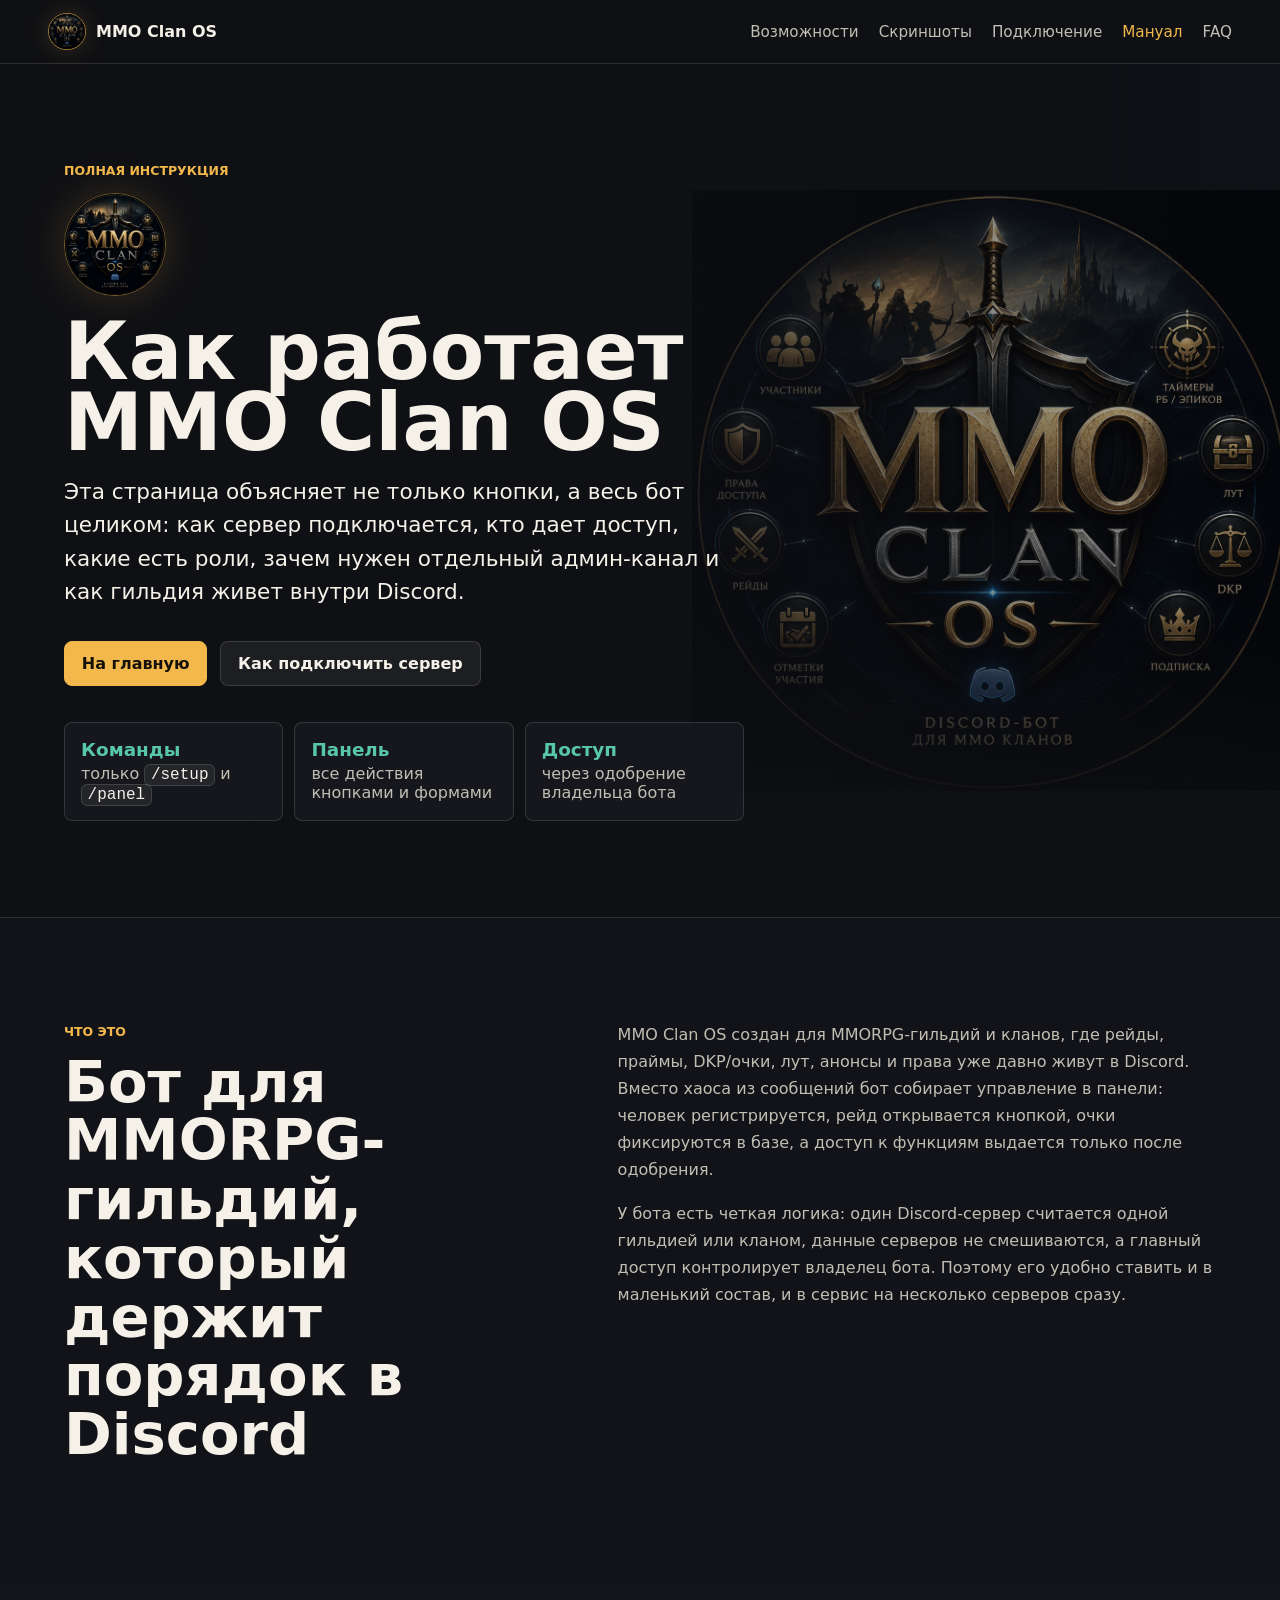
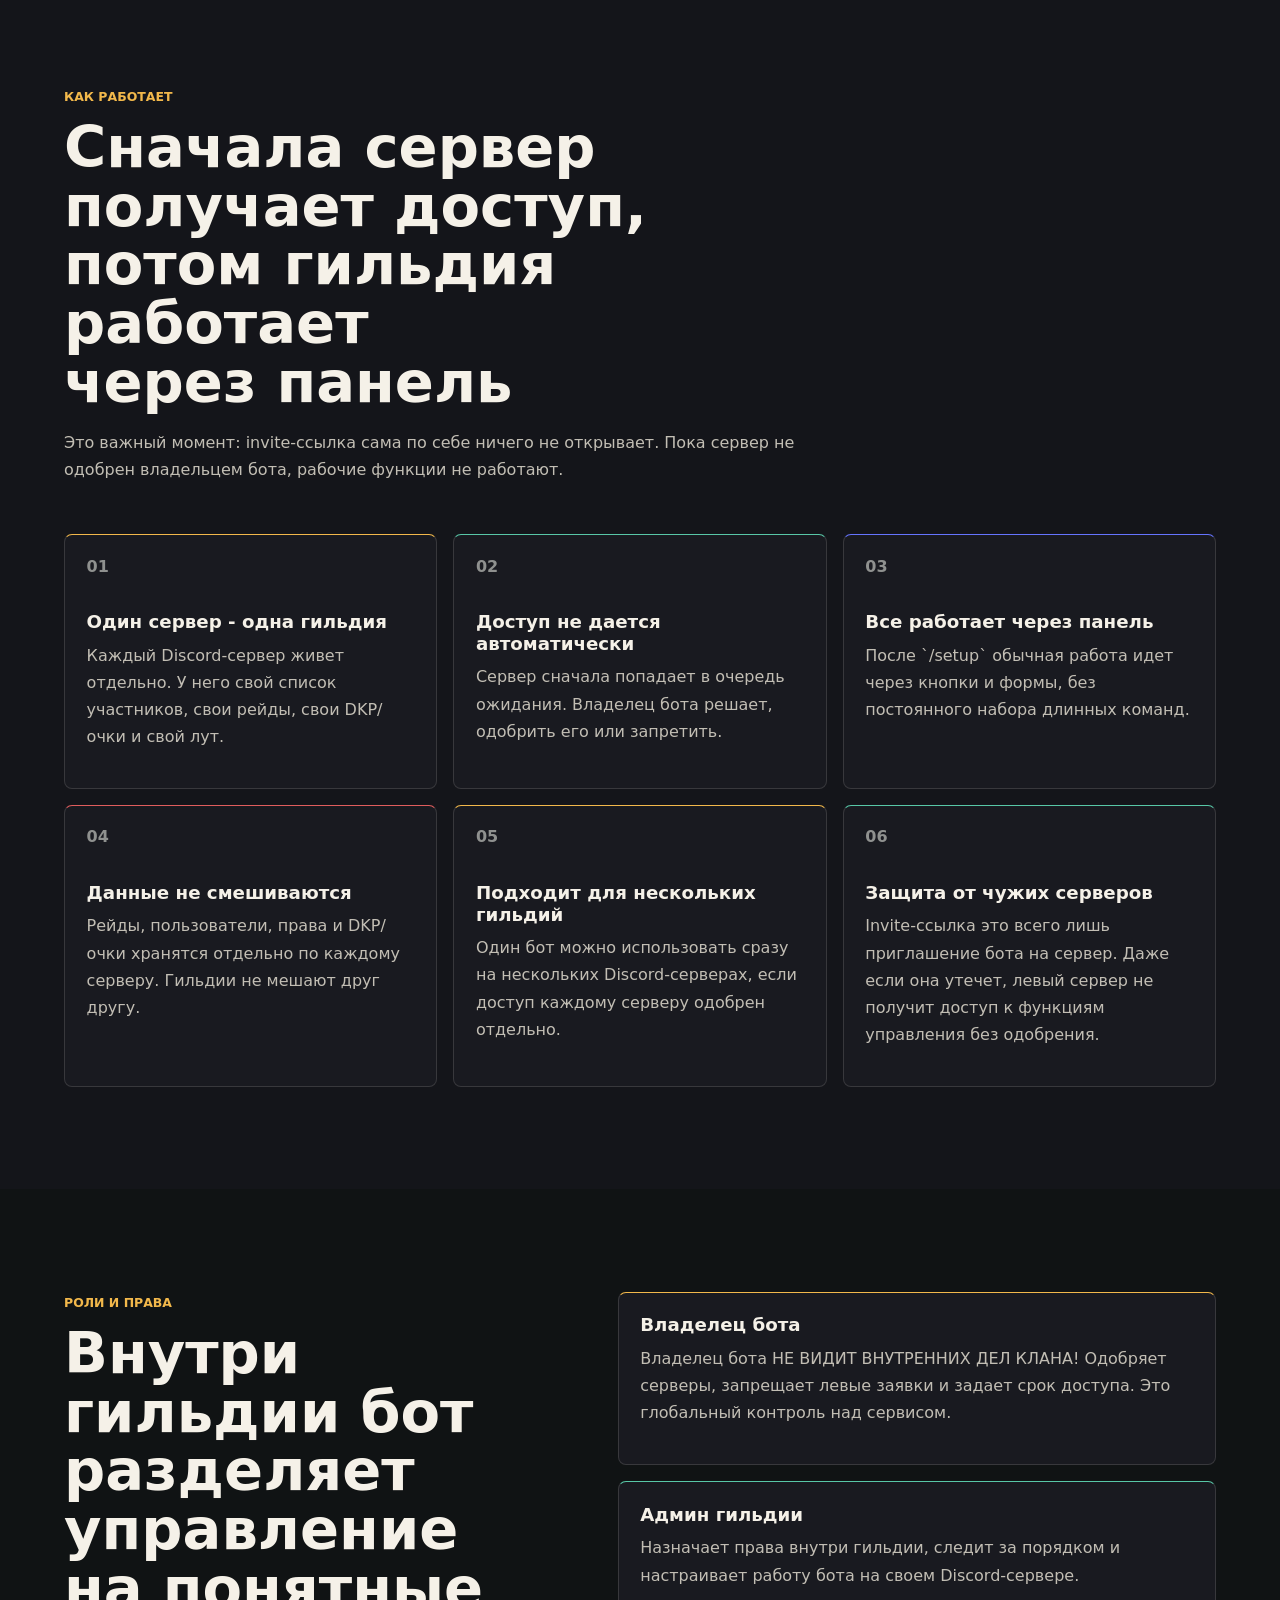
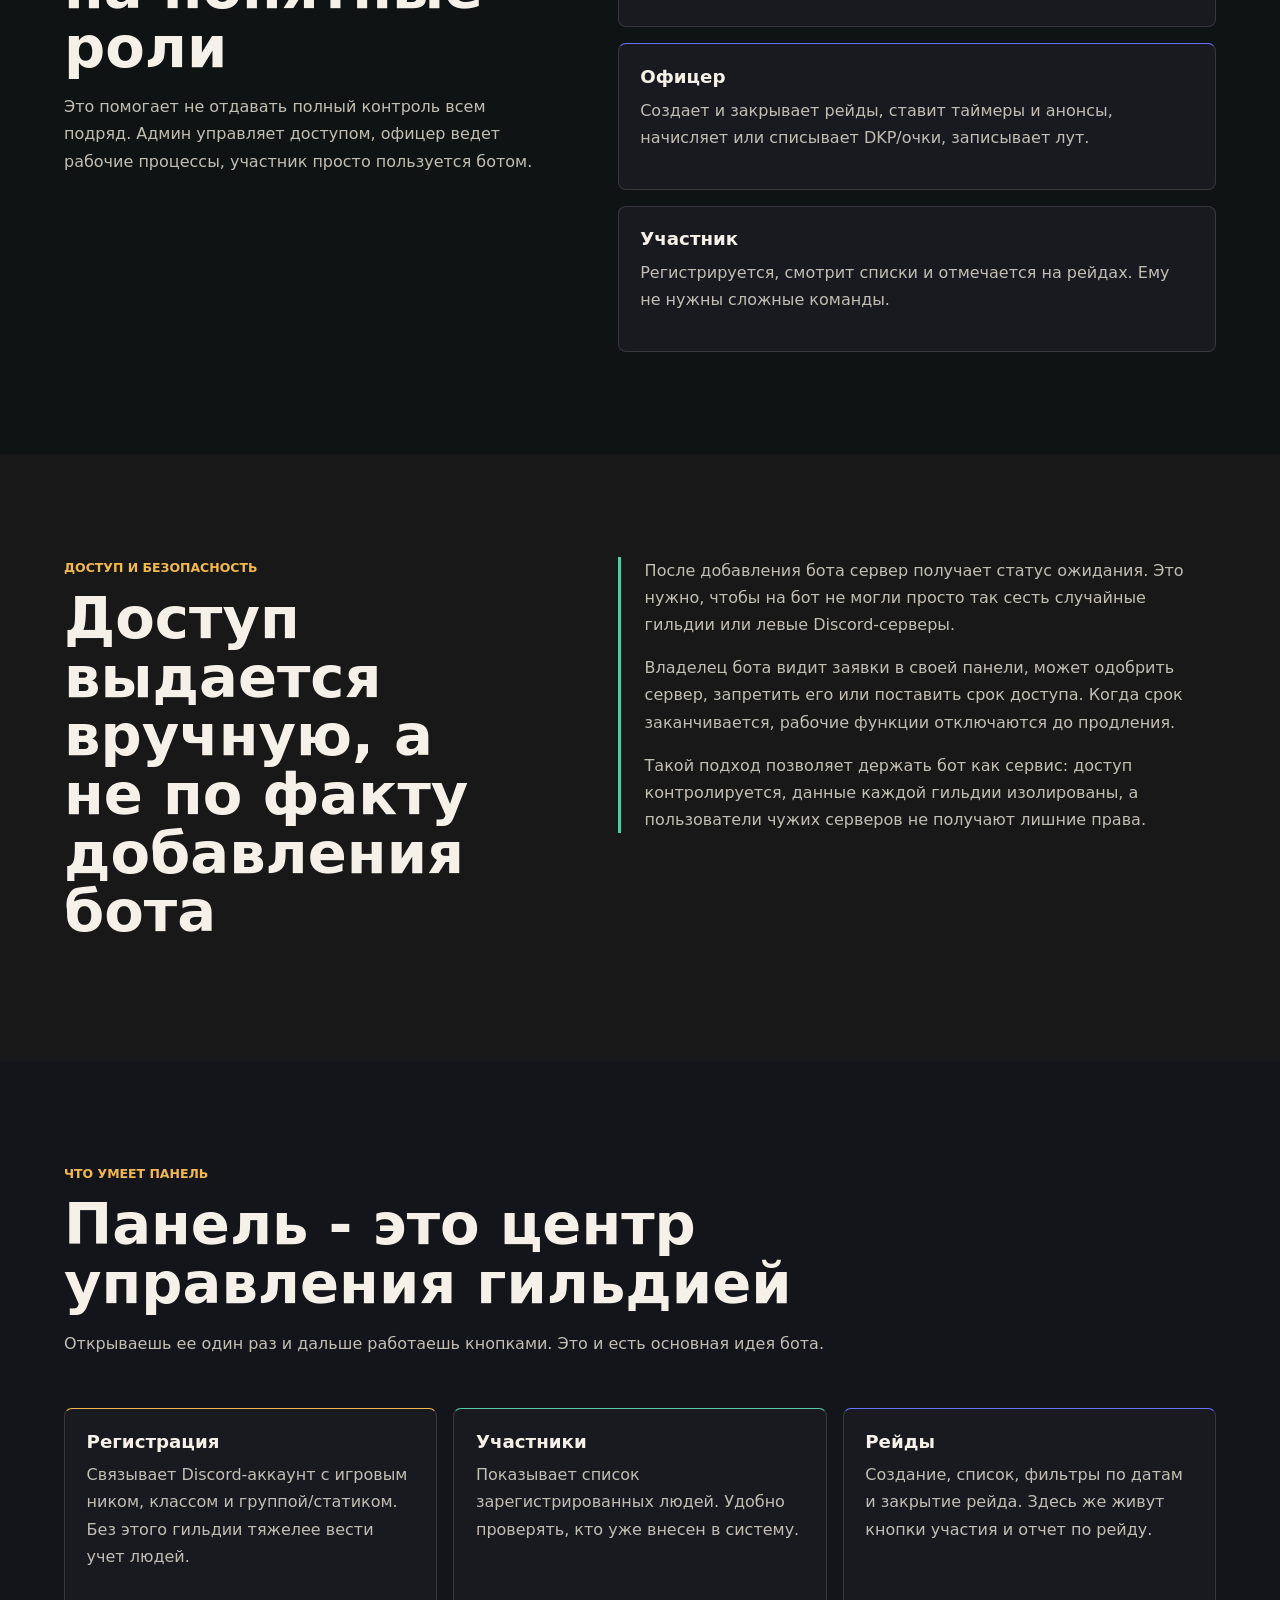
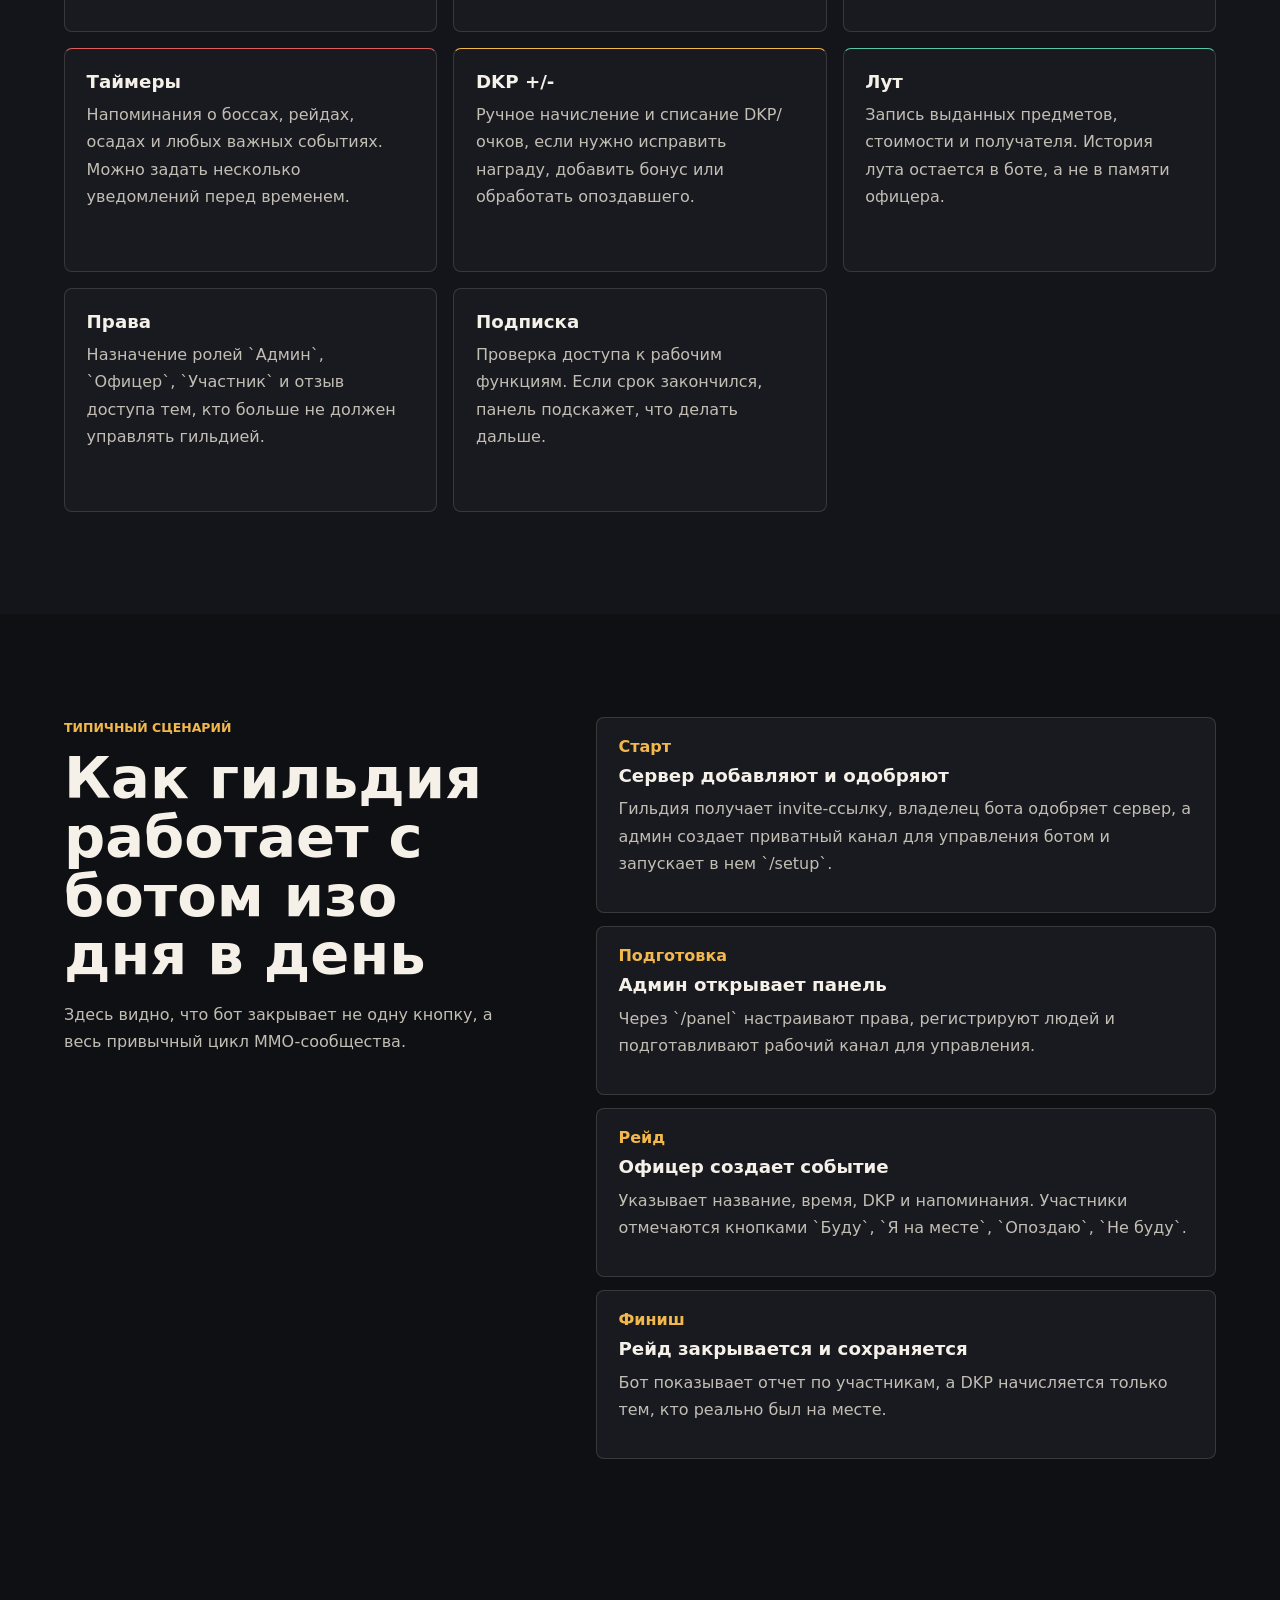
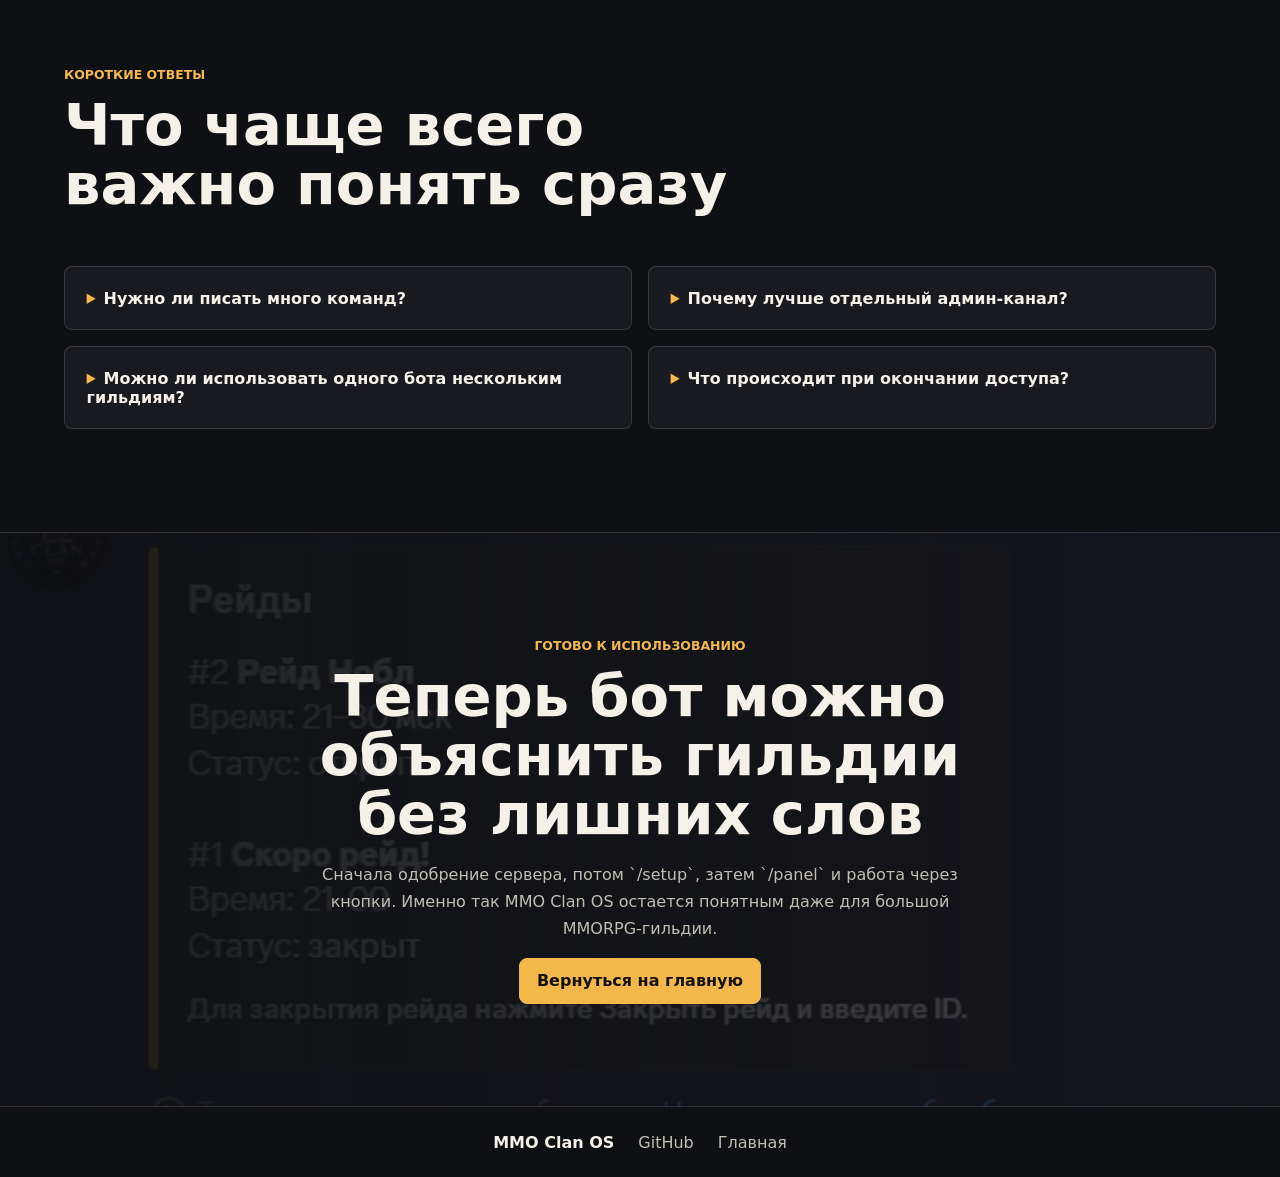
==== manual.html @ aed5d881 "Переименовать витрину в MMO Clan OS" ====
<!doctype html>
<html lang="ru">
  <head>
    <meta charset="utf-8">
    <meta name="viewport" content="width=device-width, initial-scale=1">
    <meta name="description" content="Полный мануал по MMO Clan OS: как бот подключается, кто за что отвечает, как устроен доступ, рейды, DKP/очки, лут, анонсы и права.">
    <title>Мануал - MMO Clan OS</title>
    <link rel="icon" href="./assets/icon.png" type="image/png">
    <link rel="stylesheet" href="./assets/site.css">
    <script src="./assets/site.js" defer></script>
  </head>
  <body class="manual-page">
    <header class="site-header">
      <a class="brand" href="./index.html" aria-label="MMO Clan OS">
        <img class="brand-logo" src="./assets/icon.png" alt="" aria-hidden="true">
        <span>MMO Clan OS</span>
      </a>
      <nav class="site-nav" aria-label="Основная навигация">
        <a href="./index.html#features">Возможности</a>
        <a href="./index.html#screens">Скриншоты</a>
        <a href="./index.html#connect">Подключение</a>
        <a href="./manual.html" aria-current="page">Мануал</a>
        <a href="./index.html#faq">FAQ</a>
      </nav>
    </header>

    <main id="top">
      <section class="hero" aria-labelledby="manual-title">
        <div class="hero-media" aria-hidden="true"></div>
        <div class="hero-overlay"></div>
        <div class="hero-content">
          <p class="eyebrow">Полная инструкция</p>
          <img class="hero-emblem" src="./assets/icon.png" alt="" aria-hidden="true">
          <h1 id="manual-title">Как работает MMO Clan OS</h1>
          <p class="hero-copy">
            Эта страница объясняет не только кнопки, а весь бот целиком: как сервер подключается, кто дает доступ, какие есть роли, зачем нужен отдельный админ-канал и как гильдия живет внутри Discord.
          </p>
          <div class="hero-actions" aria-label="Переходы">
            <a class="button primary" href="./index.html">На главную</a>
            <a class="button secondary" href="./index.html#connect">Как подключить сервер</a>
          </div>
          <dl class="hero-stats" aria-label="Ключевые опоры бота">
            <div>
              <dt>Команды</dt>
              <dd>только <code>/setup</code> и <code>/panel</code></dd>
            </div>
            <div>
              <dt>Панель</dt>
              <dd>все действия кнопками и формами</dd>
            </div>
            <div>
              <dt>Доступ</dt>
              <dd>через одобрение владельца бота</dd>
            </div>
          </dl>
        </div>
      </section>

      <section class="section intro" aria-labelledby="what-title">
        <div class="section-inner intro-grid">
          <div>
            <p class="eyebrow">Что это</p>
            <h2 id="what-title">Бот для MMORPG-гильдий, который держит порядок в Discord</h2>
          </div>
          <div class="intro-copy">
            <p>
              MMO Clan OS создан для MMORPG-гильдий и кланов, где рейды, праймы, DKP/очки, лут, анонсы и права уже давно живут в Discord. Вместо хаоса из сообщений бот собирает управление в панели: человек регистрируется, рейд открывается кнопкой, очки фиксируются в базе, а доступ к функциям выдается только после одобрения.
            </p>
            <p>
              У бота есть четкая логика: один Discord-сервер считается одной гильдией или кланом, данные серверов не смешиваются, а главный доступ контролирует владелец бота. Поэтому его удобно ставить и в маленький состав, и в сервис на несколько серверов сразу.
            </p>
          </div>
        </div>
      </section>

      <section class="section feature-band" aria-labelledby="bot-title">
        <div class="section-inner">
          <div class="section-heading">
            <p class="eyebrow">Как работает</p>
            <h2 id="bot-title">Сначала сервер получает доступ, потом гильдия работает через панель</h2>
            <p>Это важный момент: invite-ссылка сама по себе ничего не открывает. Пока сервер не одобрен владельцем бота, рабочие функции не работают.</p>
          </div>
          <div class="feature-grid">
            <article class="feature-card">
              <span class="feature-index">01</span>
              <h3>Один сервер - одна гильдия</h3>
              <p>Каждый Discord-сервер живет отдельно. У него свой список участников, свои рейды, свои DKP/очки и свой лут.</p>
            </article>
            <article class="feature-card">
              <span class="feature-index">02</span>
              <h3>Доступ не дается автоматически</h3>
              <p>Сервер сначала попадает в очередь ожидания. Владелец бота решает, одобрить его или запретить.</p>
            </article>
            <article class="feature-card">
              <span class="feature-index">03</span>
              <h3>Все работает через панель</h3>
              <p>После `/setup` обычная работа идет через кнопки и формы, без постоянного набора длинных команд.</p>
            </article>
            <article class="feature-card">
              <span class="feature-index">04</span>
              <h3>Данные не смешиваются</h3>
              <p>Рейды, пользователи, права и DKP/очки хранятся отдельно по каждому серверу. Гильдии не мешают друг другу.</p>
            </article>
            <article class="feature-card">
              <span class="feature-index">05</span>
              <h3>Подходит для нескольких гильдий</h3>
              <p>Один бот можно использовать сразу на нескольких Discord-серверах, если доступ каждому серверу одобрен отдельно.</p>
            </article>
            <article class="feature-card">
              <span class="feature-index">06</span>
              <h3>Защита от чужих серверов</h3>
              <p>Invite-ссылка это всего лишь приглашение бота на сервер. Даже если она утечет, левый сервер не получит доступ к функциям управления без одобрения.</p>
            </article>
          </div>
        </div>
      </section>

      <section class="section roles" aria-labelledby="roles-title">
        <div class="section-inner roles-layout">
          <div>
            <p class="eyebrow">Роли и права</p>
            <h2 id="roles-title">Внутри гильдии бот разделяет управление на понятные роли</h2>
            <p>Это помогает не отдавать полный контроль всем подряд. Админ управляет доступом, офицер ведет рабочие процессы, участник просто пользуется ботом.</p>
          </div>
          <div class="role-list" aria-label="Роли в боте">
            <article>
              <h3>Владелец бота</h3>
              <p>Владелец бота НЕ ВИДИТ ВНУТРЕННИХ ДЕЛ КЛАНА! Одобряет серверы, запрещает левые заявки и задает срок доступа. Это глобальный контроль над сервисом.</p>
            </article>
            <article>
              <h3>Админ гильдии</h3>
              <p>Назначает права внутри гильдии, следит за порядком и настраивает работу бота на своем Discord-сервере.</p>
            </article>
            <article>
              <h3>Офицер</h3>
              <p>Создает и закрывает рейды, ставит таймеры и анонсы, начисляет или списывает DKP/очки, записывает лут.</p>
            </article>
            <article>
              <h3>Участник</h3>
              <p>Регистрируется, смотрит списки и отмечается на рейдах. Ему не нужны сложные команды.</p>
            </article>
          </div>
        </div>
      </section>

      <section class="section security" aria-labelledby="security-title">
        <div class="section-inner security-grid">
          <div>
            <p class="eyebrow">Доступ и безопасность</p>
            <h2 id="security-title">Доступ выдается вручную, а не по факту добавления бота</h2>
          </div>
          <div class="security-copy">
            <p>
              После добавления бота сервер получает статус ожидания. Это нужно, чтобы на бот не могли просто так сесть случайные гильдии или левые Discord-серверы.
            </p>
            <p>
              Владелец бота видит заявки в своей панели, может одобрить сервер, запретить его или поставить срок доступа. Когда срок заканчивается, рабочие функции отключаются до продления.
            </p>
            <p>
              Такой подход позволяет держать бот как сервис: доступ контролируется, данные каждой гильдии изолированы, а пользователи чужих серверов не получают лишние права.
            </p>
          </div>
        </div>
      </section>

      <section class="section feature-band" aria-labelledby="panel-title">
        <div class="section-inner">
          <div class="section-heading">
            <p class="eyebrow">Что умеет панель</p>
            <h2 id="panel-title">Панель - это центр управления гильдией</h2>
            <p>Открываешь ее один раз и дальше работаешь кнопками. Это и есть основная идея бота.</p>
          </div>
          <div class="feature-grid">
            <article class="feature-card">
              <h3>Регистрация</h3>
              <p>Связывает Discord-аккаунт с игровым ником, классом и группой/статиком. Без этого гильдии тяжелее вести учет людей.</p>
            </article>
            <article class="feature-card">
              <h3>Участники</h3>
              <p>Показывает список зарегистрированных людей. Удобно проверять, кто уже внесен в систему.</p>
            </article>
            <article class="feature-card">
              <h3>Рейды</h3>
              <p>Создание, список, фильтры по датам и закрытие рейда. Здесь же живут кнопки участия и отчет по рейду.</p>
            </article>
            <article class="feature-card">
              <h3>Таймеры</h3>
              <p>Напоминания о боссах, рейдах, осадах и любых важных событиях. Можно задать несколько уведомлений перед временем.</p>
            </article>
            <article class="feature-card">
              <h3>DKP +/-</h3>
              <p>Ручное начисление и списание DKP/очков, если нужно исправить награду, добавить бонус или обработать опоздавшего.</p>
            </article>
            <article class="feature-card">
              <h3>Лут</h3>
              <p>Запись выданных предметов, стоимости и получателя. История лута остается в боте, а не в памяти офицера.</p>
            </article>
            <article class="feature-card">
              <h3>Права</h3>
              <p>Назначение ролей `Админ`, `Офицер`, `Участник` и отзыв доступа тем, кто больше не должен управлять гильдией.</p>
            </article>
            <article class="feature-card">
              <h3>Подписка</h3>
              <p>Проверка доступа к рабочим функциям. Если срок закончился, панель подскажет, что делать дальше.</p>
            </article>
          </div>
        </div>
      </section>

      <section class="section workflow" aria-labelledby="workflow-title">
        <div class="section-inner workflow-grid">
          <div class="section-heading">
            <p class="eyebrow">Типичный сценарий</p>
            <h2 id="workflow-title">Как гильдия работает с ботом изо дня в день</h2>
            <p>Здесь видно, что бот закрывает не одну кнопку, а весь привычный цикл MMO-сообщества.</p>
          </div>
          <div class="timeline" aria-label="Рабочий процесс гильдии">
            <article>
              <span>Старт</span>
              <h3>Сервер добавляют и одобряют</h3>
              <p>Гильдия получает invite-ссылку, владелец бота одобряет сервер, а админ создает приватный канал для управления ботом и запускает в нем `/setup`.</p>
            </article>
            <article>
              <span>Подготовка</span>
              <h3>Админ открывает панель</h3>
              <p>Через `/panel` настраивают права, регистрируют людей и подготавливают рабочий канал для управления.</p>
            </article>
            <article>
              <span>Рейд</span>
              <h3>Офицер создает событие</h3>
              <p>Указывает название, время, DKP и напоминания. Участники отмечаются кнопками `Буду`, `Я на месте`, `Опоздаю`, `Не буду`.</p>
            </article>
            <article>
              <span>Финиш</span>
              <h3>Рейд закрывается и сохраняется</h3>
              <p>Бот показывает отчет по участникам, а DKP начисляется только тем, кто реально был на месте.</p>
            </article>
          </div>
        </div>
      </section>

      <section class="section faq" aria-labelledby="faq-title">
        <div class="section-inner">
          <div class="section-heading">
            <p class="eyebrow">Короткие ответы</p>
            <h2 id="faq-title">Что чаще всего важно понять сразу</h2>
          </div>
          <div class="faq-grid">
            <details>
              <summary>Нужно ли писать много команд?</summary>
              <p>Нет. В обычной работе нужны только `/setup` и `/panel`. Все остальное делается внутри панели.</p>
            </details>
            <details>
              <summary>Почему лучше отдельный админ-канал?</summary>
              <p>Чтобы не терять управление ботом в обычном чате гильдии. Там удобнее держать рейды, DKP/очки, права, анонсы и лут.</p>
            </details>
            <details>
              <summary>Можно ли использовать одного бота нескольким гильдиям?</summary>
              <p>Да. Каждый Discord-сервер хранится отдельно, а доступ к нему выдается владельцем бота отдельно.</p>
            </details>
            <details>
              <summary>Что происходит при окончании доступа?</summary>
              <p>Рабочие функции перестают работать, пока владелец бота не продлит срок доступа.</p>
            </details>
          </div>
        </div>
      </section>

      <section class="cta" aria-labelledby="cta-title">
        <div class="cta-inner">
          <p class="eyebrow">Готово к использованию</p>
          <h2 id="cta-title">Теперь бот можно объяснить гильдии без лишних слов</h2>
          <p>Сначала одобрение сервера, потом `/setup`, затем `/panel` и работа через кнопки. Именно так MMO Clan OS остается понятным даже для большой MMORPG-гильдии.</p>
          <a class="button primary" href="./index.html">Вернуться на главную</a>
        </div>
      </section>
    </main>

    <footer class="site-footer">
      <span>MMO Clan OS</span>
      <a href="https://github.com/den063rus-design/MMO_Clan_OS_public">GitHub</a>
      <a href="./index.html">Главная</a>
    </footer>
  </body>
</html>
---- assets/site.css ----
:root {
  color-scheme: dark;
  --bg: #0f1014;
  --surface: #191a20;
  --surface-strong: #22232b;
  --text: #f5f1e8;
  --muted: #c2beb4;
  --soft: #8f918f;
  --line: rgba(245, 241, 232, 0.14);
  --gold: #f2b84b;
  --mint: #58c7a7;
  --blue: #6574ff;
  --red: #e05d5d;
  --max: 1180px;
  font-family:
    Inter,
    ui-sans-serif,
    system-ui,
    -apple-system,
    BlinkMacSystemFont,
    "Segoe UI",
    sans-serif;
}

* {
  box-sizing: border-box;
}

html {
  scroll-behavior: smooth;
}

body {
  margin: 0;
  background: var(--bg);
  color: var(--text);
  overflow-x: hidden;
}

body.is-lightbox-open {
  overflow: hidden;
}

body::selection {
  background: var(--gold);
  color: #15110a;
}

a {
  color: inherit;
  text-decoration: none;
}

img {
  display: block;
  max-width: 100%;
}

code {
  border: 1px solid var(--line);
  border-radius: 6px;
  background: rgba(255, 255, 255, 0.06);
  padding: 0.05rem 0.35rem;
  color: var(--text);
  font-family: "SFMono-Regular", Consolas, "Liberation Mono", monospace;
}

.site-header {
  position: sticky;
  top: 0;
  z-index: 20;
  display: flex;
  align-items: center;
  justify-content: space-between;
  gap: 1rem;
  border-bottom: 1px solid var(--line);
  background: rgba(15, 16, 20, 0.88);
  padding: 0.8rem clamp(1rem, 4vw, 3rem);
  backdrop-filter: blur(18px);
}

.brand {
  display: inline-flex;
  align-items: center;
  gap: 0.65rem;
  font-weight: 800;
}

.brand-logo {
  width: 2.35rem;
  height: 2.35rem;
  border: 1px solid rgba(242, 184, 75, 0.65);
  border-radius: 50%;
  object-fit: cover;
  box-shadow: 0 0 24px rgba(242, 184, 75, 0.18);
}

.brand-mark {
  display: grid;
  width: 2rem;
  height: 2rem;
  place-items: center;
  border: 1px solid rgba(242, 184, 75, 0.65);
  border-radius: 50%;
  color: var(--gold);
  font-size: 0.75rem;
  letter-spacing: 0;
}

.site-nav {
  display: flex;
  flex-wrap: wrap;
  justify-content: flex-end;
  gap: 0.35rem 1.25rem;
  color: var(--muted);
  font-size: 0.95rem;
}

.site-nav a:hover {
  color: var(--text);
}

.site-nav a[aria-current="page"] {
  color: var(--gold);
}

.hero {
  position: relative;
  min-height: min(760px, calc(100svh - 7rem));
  display: grid;
  align-items: center;
  overflow: hidden;
  border-bottom: 1px solid var(--line);
  padding: clamp(4rem, 9vw, 7rem) clamp(1rem, 5vw, 4rem);
}

.manual-page .hero {
  min-height: auto;
  padding-top: clamp(4rem, 8vw, 6rem);
  padding-bottom: clamp(4rem, 8vw, 6rem);
}

.manual-page .hero h1 {
  max-width: 13ch;
  font-size: clamp(3.1rem, 6.2vw, 5.3rem);
}

.hero-media {
  position: absolute;
  inset: 0;
  background:
    linear-gradient(90deg, rgba(15, 16, 20, 0.97) 0%, rgba(15, 16, 20, 0.82) 42%, rgba(15, 16, 20, 0.25) 100%),
    url("./icon.png") center right / min(620px, 46vw) auto no-repeat,
    #101116;
  transform: scale(1.02);
}

.hero-overlay {
  position: absolute;
  inset: auto 0 0 0;
  height: 34%;
  background: linear-gradient(180deg, transparent, var(--bg));
}

.hero-content {
  position: relative;
  width: min(720px, 100%);
}

.hero-emblem {
  width: clamp(4.4rem, 8vw, 6.8rem);
  height: clamp(4.4rem, 8vw, 6.8rem);
  margin-bottom: 1.25rem;
  border: 1px solid rgba(242, 184, 75, 0.45);
  border-radius: 50%;
  object-fit: cover;
  box-shadow: 0 0 42px rgba(242, 184, 75, 0.18);
}

.eyebrow {
  margin: 0 0 0.75rem;
  color: var(--gold);
  font-size: 0.78rem;
  font-weight: 800;
  letter-spacing: 0;
  text-transform: uppercase;
}

h1,
h2,
h3,
p {
  margin-top: 0;
}

h1 {
  margin-bottom: 1rem;
  max-width: 11ch;
  font-size: 6.7rem;
  line-height: 0.9;
  letter-spacing: 0;
}

h2 {
  margin-bottom: 1rem;
  max-width: 760px;
  font-size: 3.6rem;
  line-height: 1.02;
  letter-spacing: 0;
  text-wrap: balance;
}

h3 {
  margin-bottom: 0.55rem;
  font-size: 1.14rem;
  line-height: 1.2;
}

p {
  color: var(--muted);
  line-height: 1.7;
}

.hero-copy {
  max-width: 680px;
  color: var(--text);
  font-size: 1.35rem;
  line-height: 1.55;
}

.hero-actions {
  display: flex;
  flex-wrap: wrap;
  gap: 0.8rem;
  margin-top: 2rem;
}

.button {
  display: inline-flex;
  min-height: 2.85rem;
  align-items: center;
  justify-content: center;
  border: 1px solid var(--line);
  border-radius: 8px;
  padding: 0.72rem 1.05rem;
  font-weight: 800;
}

.button.primary {
  border-color: var(--gold);
  background: var(--gold);
  color: #15110a;
}

.button.secondary {
  background: rgba(255, 255, 255, 0.06);
  color: var(--text);
}

.button:hover {
  transform: translateY(-1px);
}

.hero-stats {
  display: grid;
  grid-template-columns: repeat(3, minmax(0, 1fr));
  gap: 0.7rem;
  width: 100%;
  max-width: 680px;
  margin: 2.25rem 0 0;
}

.hero-stats div {
  border: 1px solid var(--line);
  border-radius: 8px;
  background: rgba(25, 26, 32, 0.74);
  padding: 1rem;
}

.hero-stats dt {
  margin-bottom: 0.25rem;
  color: var(--mint);
  font-size: 1.15rem;
  font-weight: 900;
}

.hero-stats dd {
  margin: 0;
  color: var(--muted);
}

.section {
  padding: clamp(4rem, 8vw, 7rem) clamp(1rem, 5vw, 4rem);
}

.section-inner {
  width: min(var(--max), 100%);
  margin: 0 auto;
}

.section-heading {
  margin-bottom: clamp(2rem, 4vw, 3.5rem);
}

.section-heading p {
  max-width: 780px;
}

.intro {
  background: #121318;
}

.intro-grid,
.security-grid,
.roles-layout {
  display: grid;
  grid-template-columns: minmax(0, 0.9fr) minmax(0, 1.1fr);
  gap: clamp(2rem, 5vw, 5rem);
  align-items: start;
}

.intro-copy p:last-child,
.security-copy p:last-child {
  margin-bottom: 0;
}

.audience-band,
.workflow,
.faq {
  background: #0f1014;
}

.audience-grid,
.feature-grid,
.faq-grid {
  display: grid;
  grid-template-columns: repeat(3, minmax(0, 1fr));
  gap: 1rem;
}

.audience-grid article,
.feature-card,
.timeline article,
.role-list article,
.faq details,
.screenshot-grid figure {
  border: 1px solid var(--line);
  border-radius: 8px;
  background: var(--surface);
}

.audience-grid article,
.feature-card,
.role-list article,
.faq details {
  padding: 1.35rem;
}

.audience-grid article:nth-child(1),
.feature-card:nth-child(1),
.role-list article:nth-child(1) {
  border-top-color: var(--gold);
}

.audience-grid article:nth-child(2),
.feature-card:nth-child(2),
.role-list article:nth-child(2) {
  border-top-color: var(--mint);
}

.audience-grid article:nth-child(3),
.feature-card:nth-child(3),
.role-list article:nth-child(3) {
  border-top-color: var(--blue);
}

.feature-band {
  background: #14151a;
}

.feature-grid {
  grid-template-columns: repeat(3, minmax(0, 1fr));
}

.feature-card {
  min-height: 14rem;
}

.feature-index {
  display: block;
  margin-bottom: 2.2rem;
  color: var(--soft);
  font-weight: 900;
}

.feature-card:nth-child(4) {
  border-top-color: var(--red);
}

.feature-card:nth-child(5) {
  border-top-color: var(--gold);
}

.feature-card:nth-child(6) {
  border-top-color: var(--mint);
}

.workflow-grid {
  display: grid;
  grid-template-columns: minmax(0, 0.86fr) minmax(0, 1.14fr);
  gap: clamp(2rem, 5vw, 5rem);
}

.timeline {
  display: grid;
  gap: 0.8rem;
}

.timeline article {
  padding: 1.2rem 1.35rem;
}

.timeline span {
  display: block;
  margin-bottom: 0.55rem;
  color: var(--gold);
  font-weight: 900;
}

.showcase {
  background: #121318;
}

.screenshot-feature figure,
.screenshot-grid figure {
  margin: 0;
}

.screenshot-feature {
  margin-bottom: 1rem;
}

.screenshot-feature figure {
  border: 1px solid var(--line);
  border-radius: 8px;
  overflow: hidden;
  background: var(--surface-strong);
}

.screenshot-feature img {
  width: 100%;
  background: #1d1e25;
}

.screenshot-feature figcaption {
  display: grid;
  gap: 0.25rem;
  border-top: 1px solid var(--line);
  padding: 1.2rem 1.35rem;
}

figcaption span,
.screenshot-grid figcaption {
  color: var(--muted);
}

.screenshot-grid {
  display: grid;
  grid-template-columns: repeat(4, minmax(0, 1fr));
  gap: 1rem;
}

.screenshot-grid figure {
  overflow: hidden;
}

.screenshot-button {
  position: relative;
  display: block;
  width: 100%;
  border: 0;
  background: #1d1e25;
  padding: 0;
  color: inherit;
  cursor: zoom-in;
  font: inherit;
  text-align: left;
}

.screenshot-button::after {
  content: "";
  position: absolute;
  inset: 0;
  background: linear-gradient(180deg, rgba(15, 16, 20, 0), rgba(15, 16, 20, 0.42));
  opacity: 0;
  transition: opacity 160ms ease;
}

.screenshot-button span {
  position: absolute;
  right: 0.75rem;
  bottom: 0.75rem;
  z-index: 1;
  border: 1px solid rgba(245, 241, 232, 0.24);
  border-radius: 999px;
  background: rgba(15, 16, 20, 0.78);
  padding: 0.35rem 0.65rem;
  color: var(--text);
  font-size: 0.86rem;
  font-weight: 800;
  opacity: 0;
  transform: translateY(4px);
  transition: opacity 160ms ease, transform 160ms ease;
}

.screenshot-button:hover::after,
.screenshot-button:focus-visible::after,
.screenshot-button:hover span,
.screenshot-button:focus-visible span {
  opacity: 1;
  transform: translateY(0);
}

.screenshot-button:focus-visible {
  outline: 3px solid var(--gold);
  outline-offset: -3px;
}

.screenshot-grid img {
  width: 100%;
  aspect-ratio: 1 / 0.78;
  object-fit: cover;
  object-position: top left;
  background: #1d1e25;
}

.screenshot-grid figcaption {
  border-top: 1px solid var(--line);
  padding: 0.85rem 1rem;
  font-weight: 700;
}

.lightbox[hidden] {
  display: none;
}

.lightbox {
  position: fixed;
  inset: 0;
  z-index: 100;
  display: grid;
  place-items: center;
  padding: clamp(1rem, 3vw, 2.5rem);
}

.lightbox-backdrop {
  position: absolute;
  inset: 0;
  border: 0;
  background: rgba(0, 0, 0, 0.82);
  cursor: zoom-out;
}

.lightbox-panel {
  position: relative;
  z-index: 1;
  display: grid;
  gap: 0;
  max-width: min(1120px, 96vw);
  max-height: 92svh;
  margin: 0;
  border: 1px solid var(--line);
  border-radius: 8px;
  background: var(--surface);
  box-shadow: 0 24px 90px rgba(0, 0, 0, 0.72);
  overflow: hidden;
}

.lightbox-panel img {
  display: block;
  max-width: 100%;
  max-height: calc(92svh - 4.4rem);
  object-fit: contain;
  background: #0b0c10;
}

.lightbox-panel figcaption {
  border-top: 1px solid var(--line);
  padding: 1rem 3.8rem 1rem 1.2rem;
  color: var(--text);
  font-weight: 900;
}

.lightbox-close {
  position: absolute;
  top: 0.7rem;
  right: 0.7rem;
  z-index: 2;
  display: grid;
  width: 2.5rem;
  height: 2.5rem;
  place-items: center;
  border: 1px solid rgba(245, 241, 232, 0.24);
  border-radius: 50%;
  background: rgba(15, 16, 20, 0.86);
  color: var(--text);
  cursor: pointer;
  font-size: 1.8rem;
  line-height: 1;
}

.lightbox-close:hover,
.lightbox-close:focus-visible {
  border-color: var(--gold);
  color: var(--gold);
  outline: none;
}

.steps-band {
  background: #15140f;
}

.steps-layout {
  display: grid;
  grid-template-columns: minmax(0, 0.85fr) minmax(0, 1.15fr);
  gap: clamp(2rem, 5vw, 5rem);
}

.sticky-heading {
  position: sticky;
  top: 6rem;
  align-self: start;
  margin-bottom: 0;
}

.steps {
  display: grid;
  gap: 1rem;
  margin: 0;
  padding: 0;
  list-style: none;
  counter-reset: steps;
}

.steps li {
  display: grid;
  grid-template-columns: 3rem minmax(0, 1fr);
  gap: 1rem;
  border: 1px solid rgba(242, 184, 75, 0.24);
  border-radius: 8px;
  background: rgba(25, 26, 32, 0.8);
  padding: 1.25rem;
}

.steps li > span {
  display: grid;
  width: 2.4rem;
  height: 2.4rem;
  place-items: center;
  border-radius: 50%;
  background: var(--gold);
  color: #15110a;
  font-weight: 900;
}

.contact-link {
  color: var(--gold);
  font-weight: 900;
  text-decoration: underline;
  text-underline-offset: 0.18em;
}

.contact-link:hover,
.contact-link:focus-visible {
  color: var(--mint);
}

.roles {
  background: #101314;
}

.role-list {
  display: grid;
  gap: 1rem;
}

.security {
  background: #171817;
}

.security-copy {
  border-left: 3px solid var(--mint);
  padding-left: 1.5rem;
}

.faq-grid {
  grid-template-columns: repeat(2, minmax(0, 1fr));
}

.faq summary {
  cursor: pointer;
  font-weight: 900;
}

.faq summary::marker {
  color: var(--gold);
}

.faq details p {
  margin: 1rem 0 0;
}

.cta {
  border-top: 1px solid var(--line);
  border-bottom: 1px solid var(--line);
  background:
    linear-gradient(90deg, rgba(15, 16, 20, 0.94), rgba(15, 16, 20, 0.74)),
    url("./screenshots/raid-list.png") center / cover no-repeat;
  padding: clamp(4rem, 8vw, 7rem) clamp(1rem, 5vw, 4rem);
}

.cta-inner {
  width: min(800px, 100%);
  margin: 0 auto;
  text-align: center;
}

.cta-inner h2 {
  margin-right: auto;
  margin-left: auto;
}

.cta-inner p {
  max-width: 640px;
  margin-right: auto;
  margin-left: auto;
}

.site-footer {
  display: flex;
  flex-wrap: wrap;
  align-items: center;
  justify-content: center;
  gap: 1rem 1.5rem;
  padding: 1.6rem clamp(1rem, 5vw, 4rem);
  color: var(--muted);
}

.site-footer span {
  color: var(--text);
  font-weight: 900;
}

.site-footer a:hover {
  color: var(--gold);
}

@media (max-width: 980px) {
  h1 {
    font-size: 5rem;
  }

  h2 {
    font-size: 2.8rem;
  }

  .hero-media {
    background:
      linear-gradient(180deg, rgba(15, 16, 20, 0.9), rgba(15, 16, 20, 0.72)),
      url("./icon.png") center bottom / min(620px, 74vw) auto no-repeat,
      #101116;
    opacity: 0.92;
  }

  .intro-grid,
  .workflow-grid,
  .steps-layout,
  .security-grid,
  .roles-layout {
    grid-template-columns: 1fr;
  }

  .sticky-heading {
    position: static;
  }

  .audience-grid,
  .feature-grid {
    grid-template-columns: repeat(2, minmax(0, 1fr));
  }

  .screenshot-grid {
    grid-template-columns: repeat(2, minmax(0, 1fr));
  }
}

@media (max-width: 680px) {
  h1 {
    font-size: 3.2rem;
  }

  h2 {
    font-size: 1.85rem;
  }

  .hero-copy {
    font-size: 1.08rem;
  }

  .site-header {
    align-items: flex-start;
    flex-direction: column;
  }

  .site-nav {
    justify-content: flex-start;
  }

  .hero {
    min-height: auto;
    padding-top: 3.5rem;
    padding-bottom: 3rem;
  }

  .hero-media {
    background:
      linear-gradient(180deg, rgba(15, 16, 20, 0.98), rgba(15, 16, 20, 0.9)),
      url("./icon.png") center bottom / min(520px, 92vw) auto no-repeat,
      #101116;
  }

  .hero-stats {
    grid-template-columns: repeat(2, minmax(0, 1fr));
    gap: 0.45rem;
    margin-top: 1.5rem;
  }

  .hero-stats div:last-child {
    grid-column: 1 / -1;
  }

  .hero-stats div {
    min-width: 0;
    padding: 0.7rem;
  }

  .hero-stats dt {
    font-size: 1rem;
  }

  .hero-stats dd {
    font-size: 0.86rem;
    line-height: 1.35;
    overflow-wrap: anywhere;
  }

  .audience-grid,
  .feature-grid,
  .faq-grid,
  .screenshot-grid {
    grid-template-columns: 1fr;
  }

  .hero-actions {
    align-items: stretch;
    flex-direction: column;
  }

  .button {
    width: 100%;
  }

  .steps li {
    grid-template-columns: 1fr;
  }

  .screenshot-grid img {
    aspect-ratio: 1 / 0.68;
  }
}
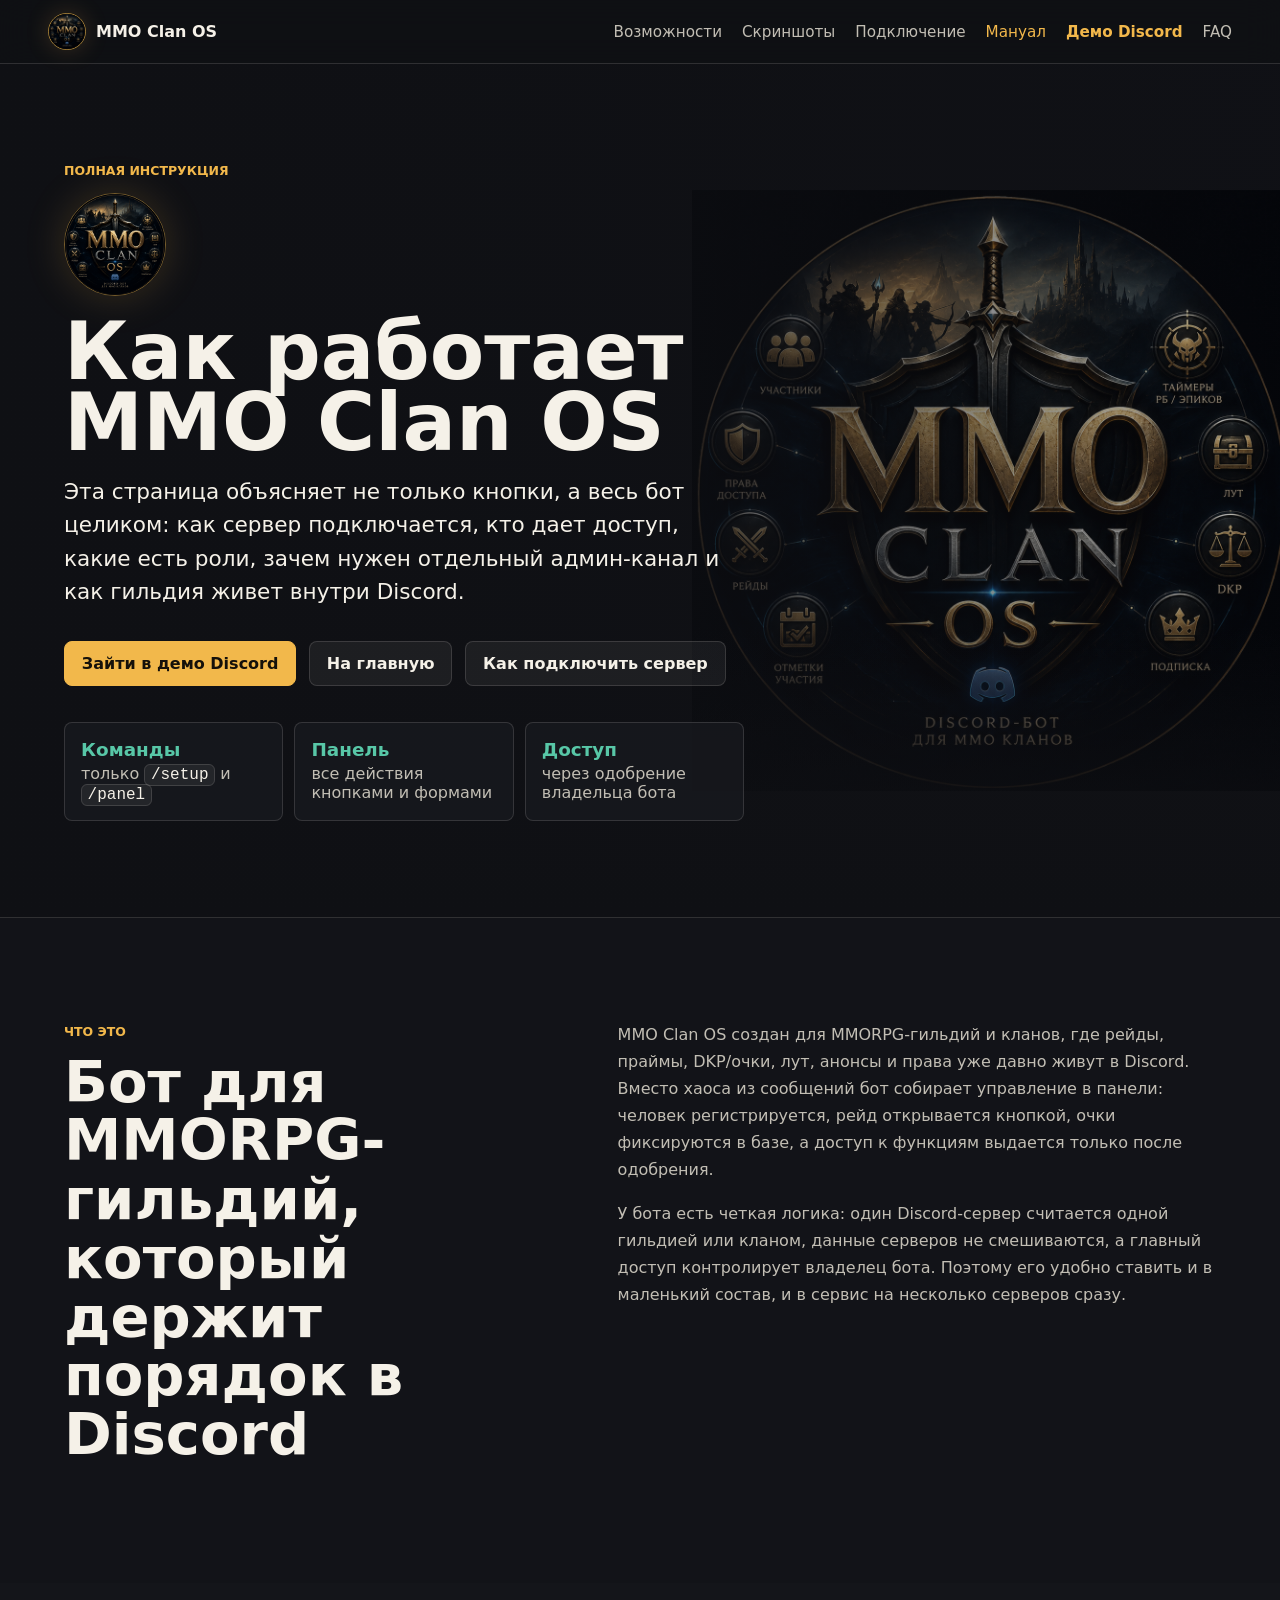
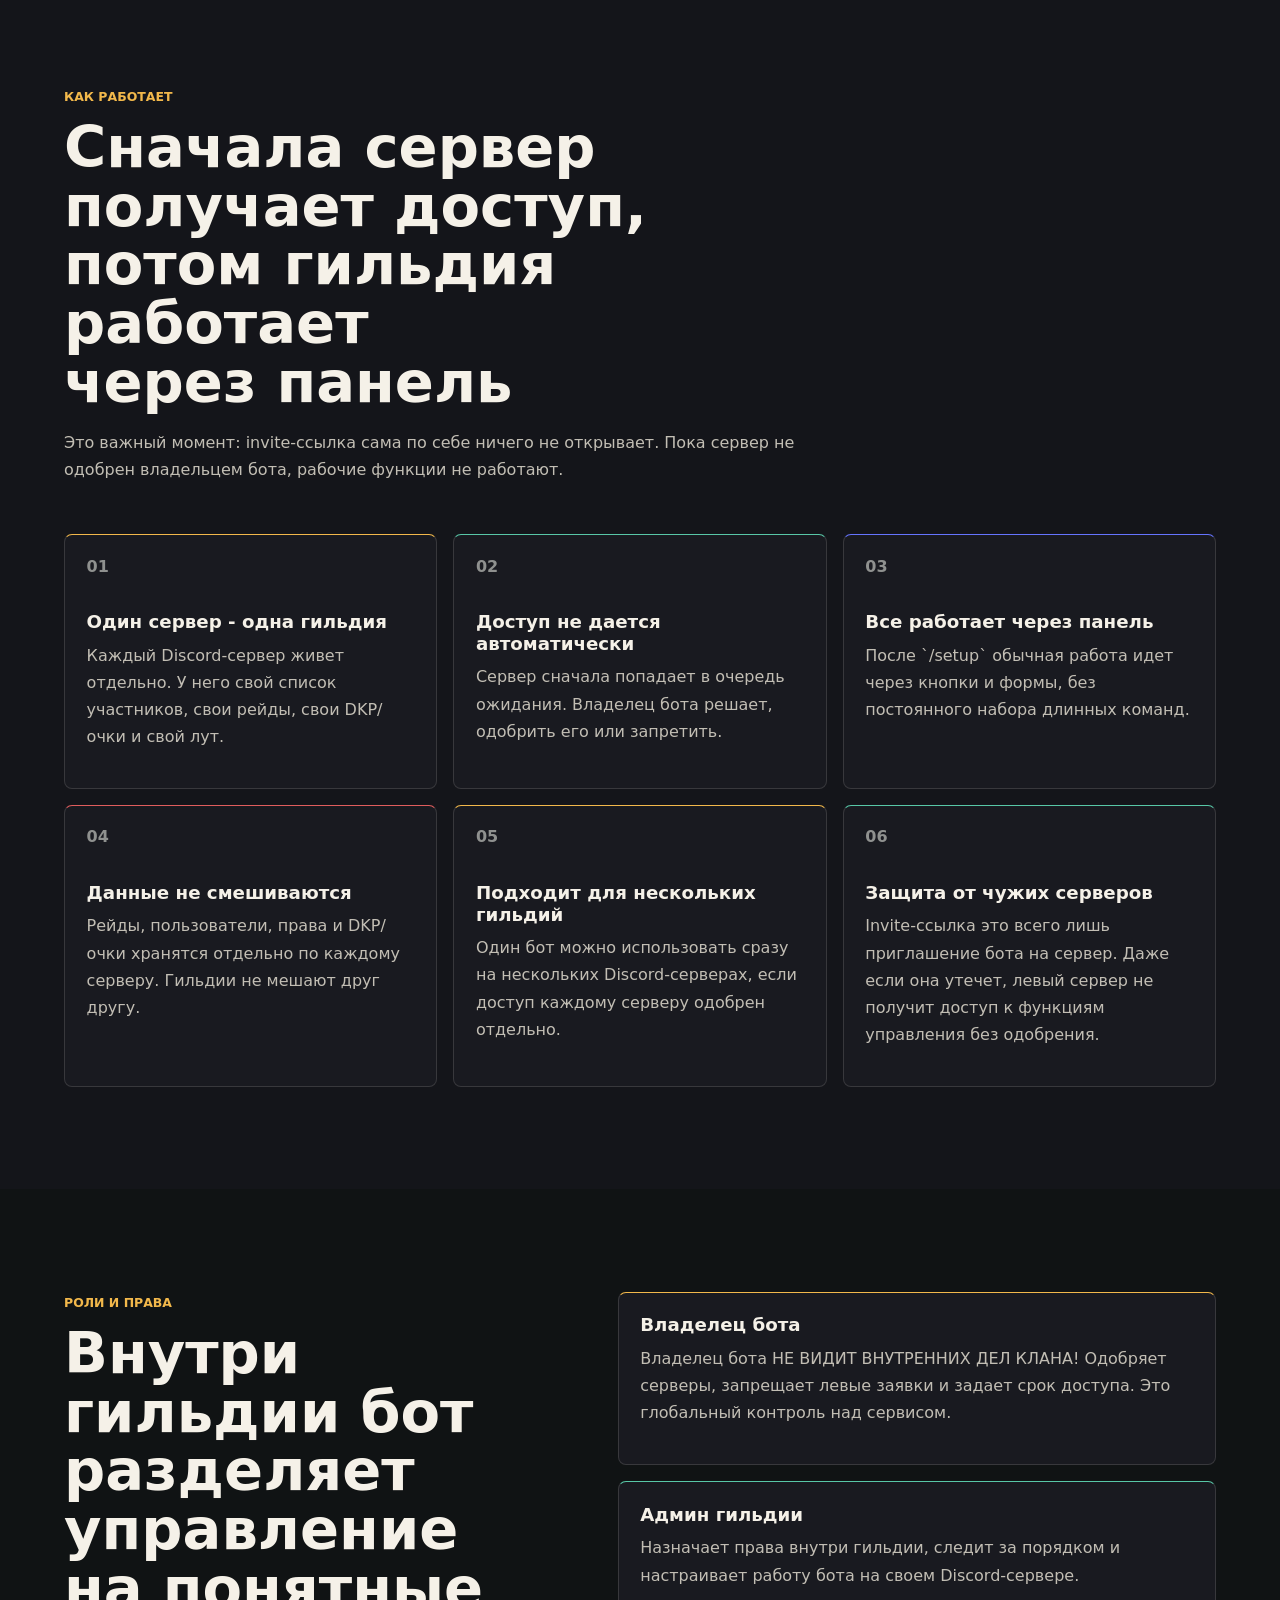
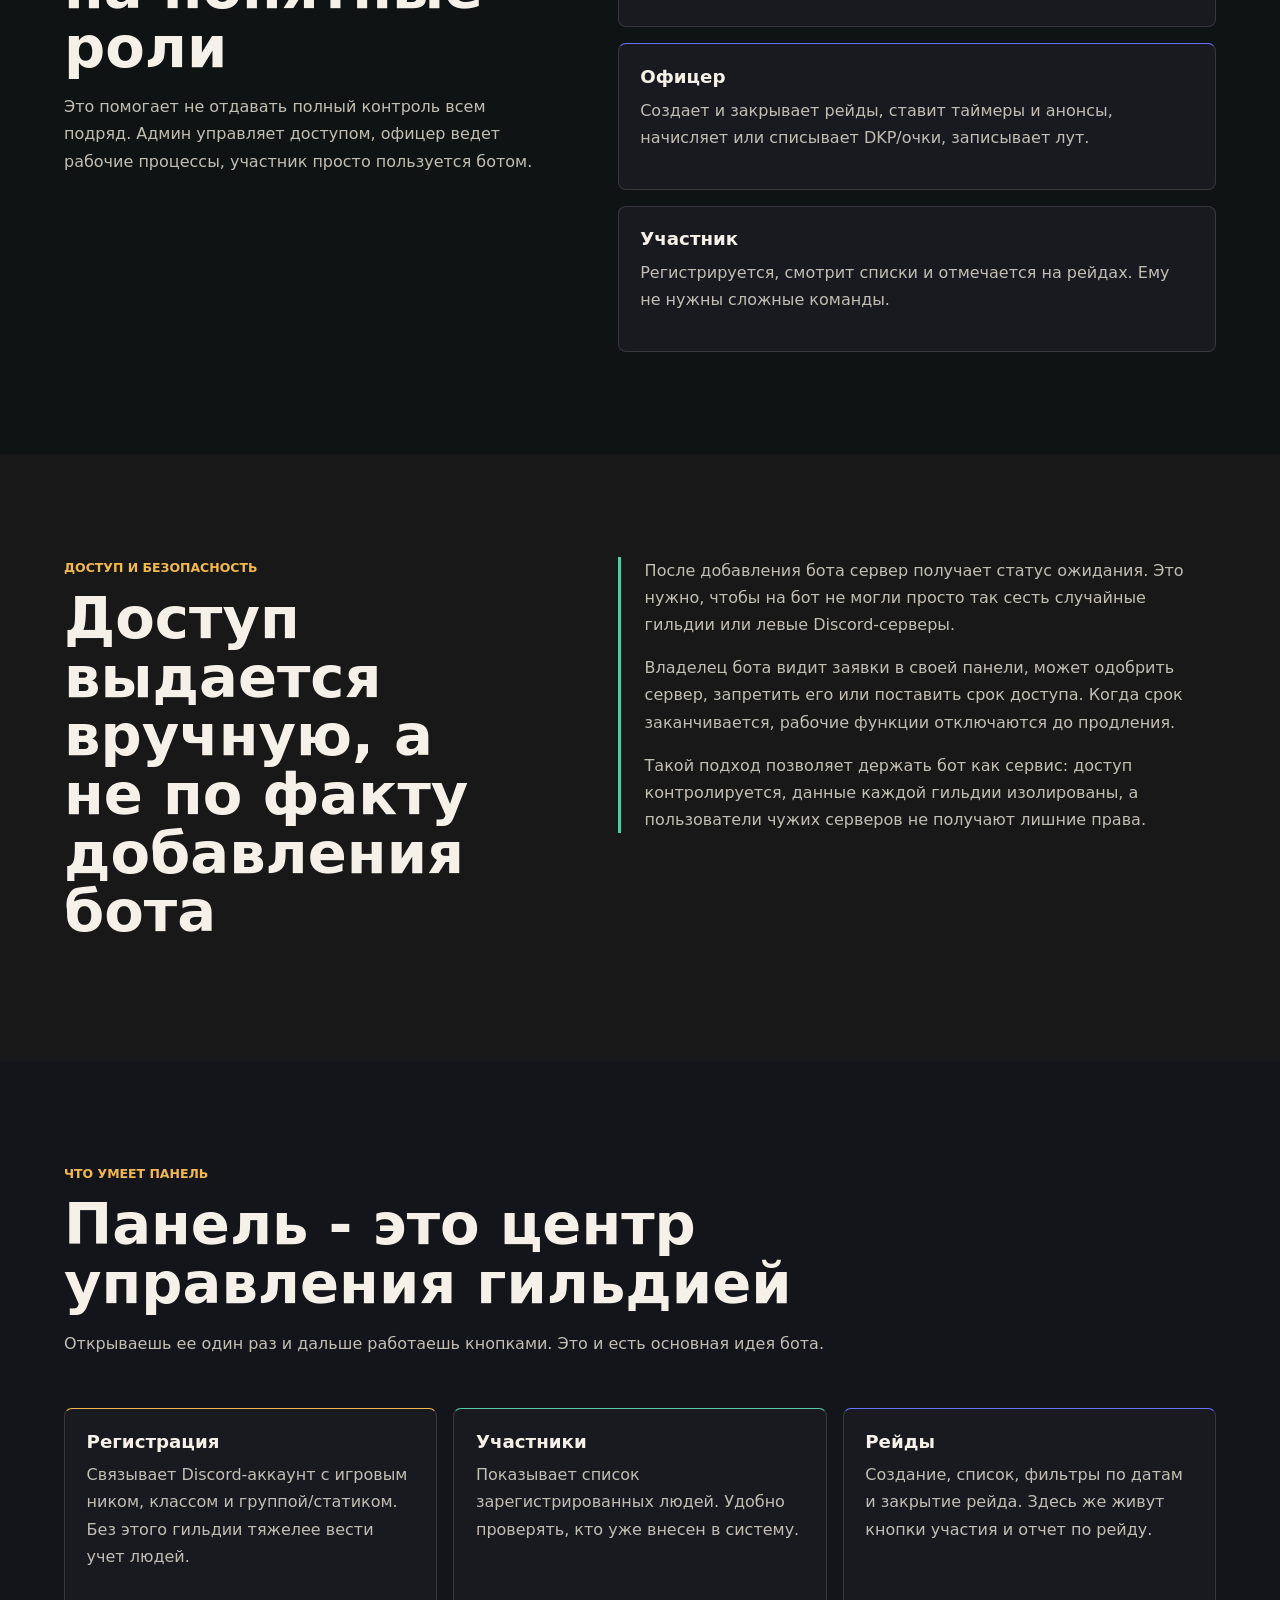
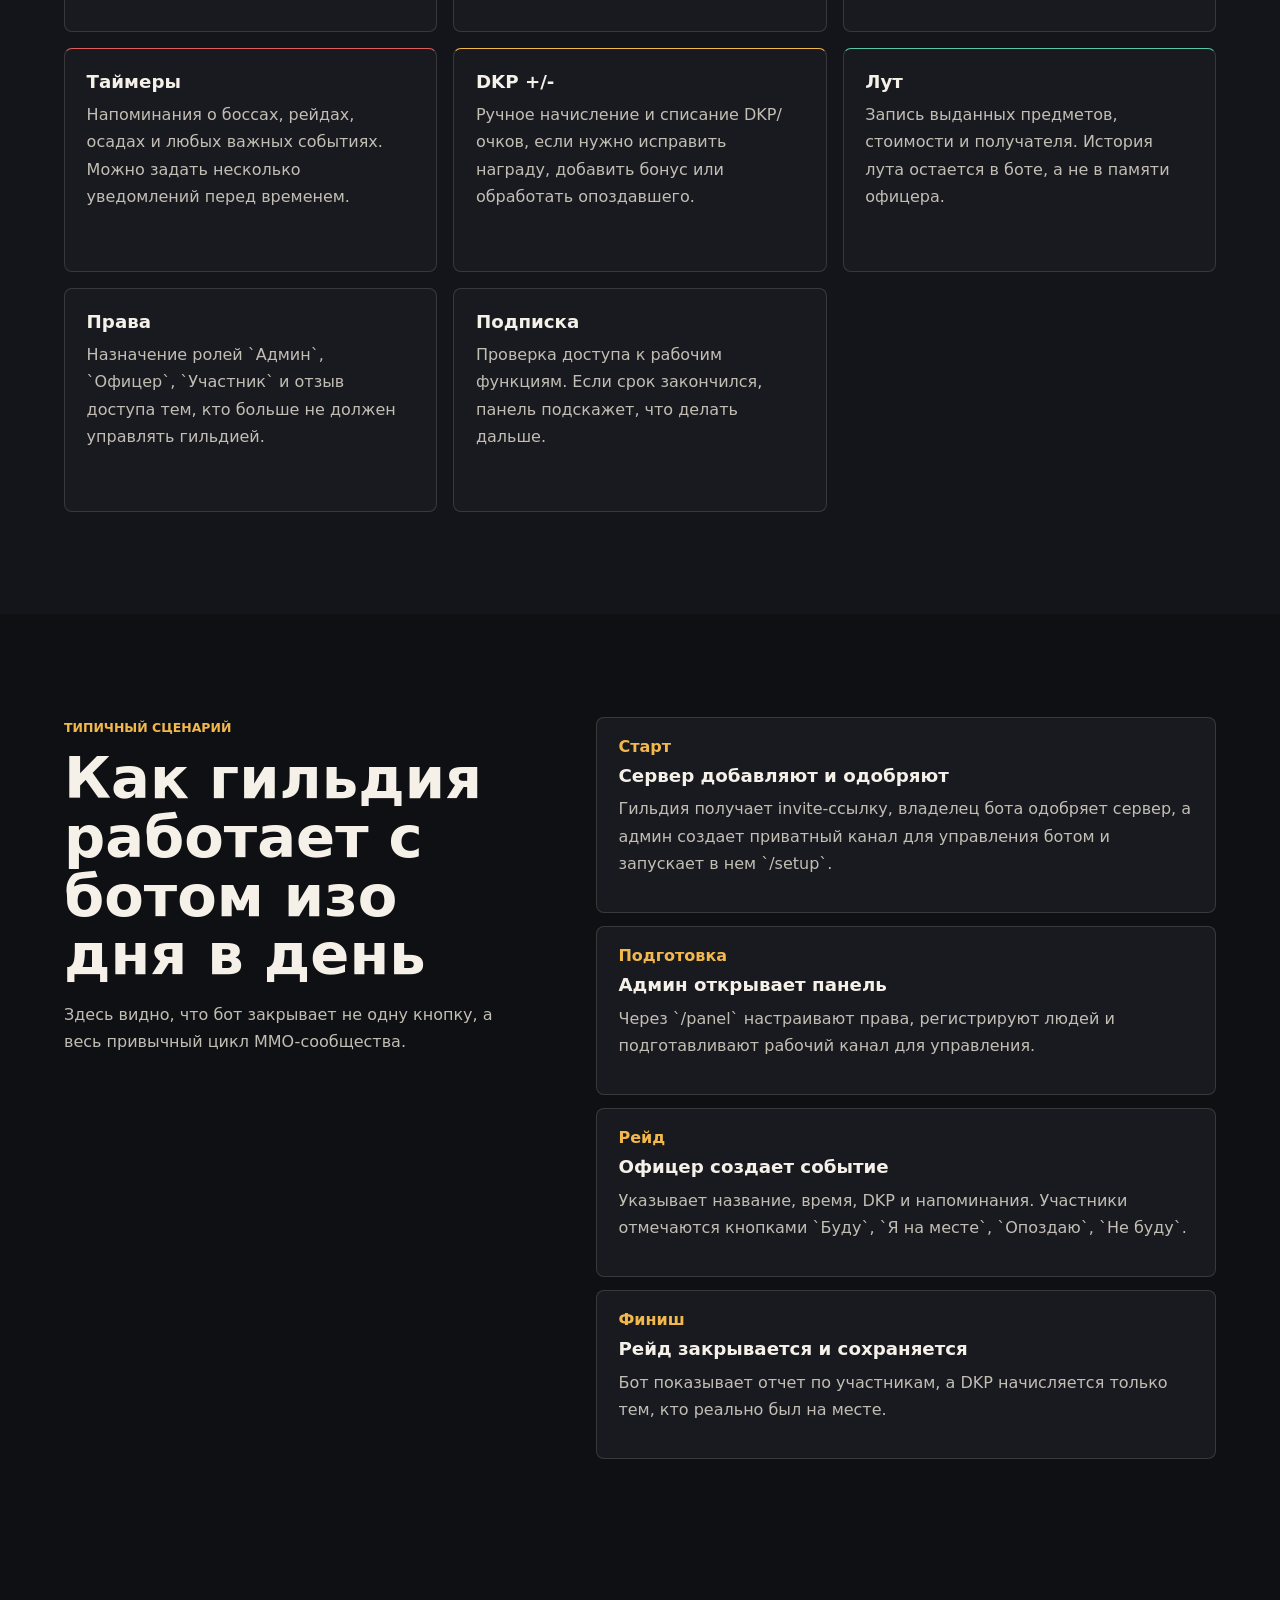
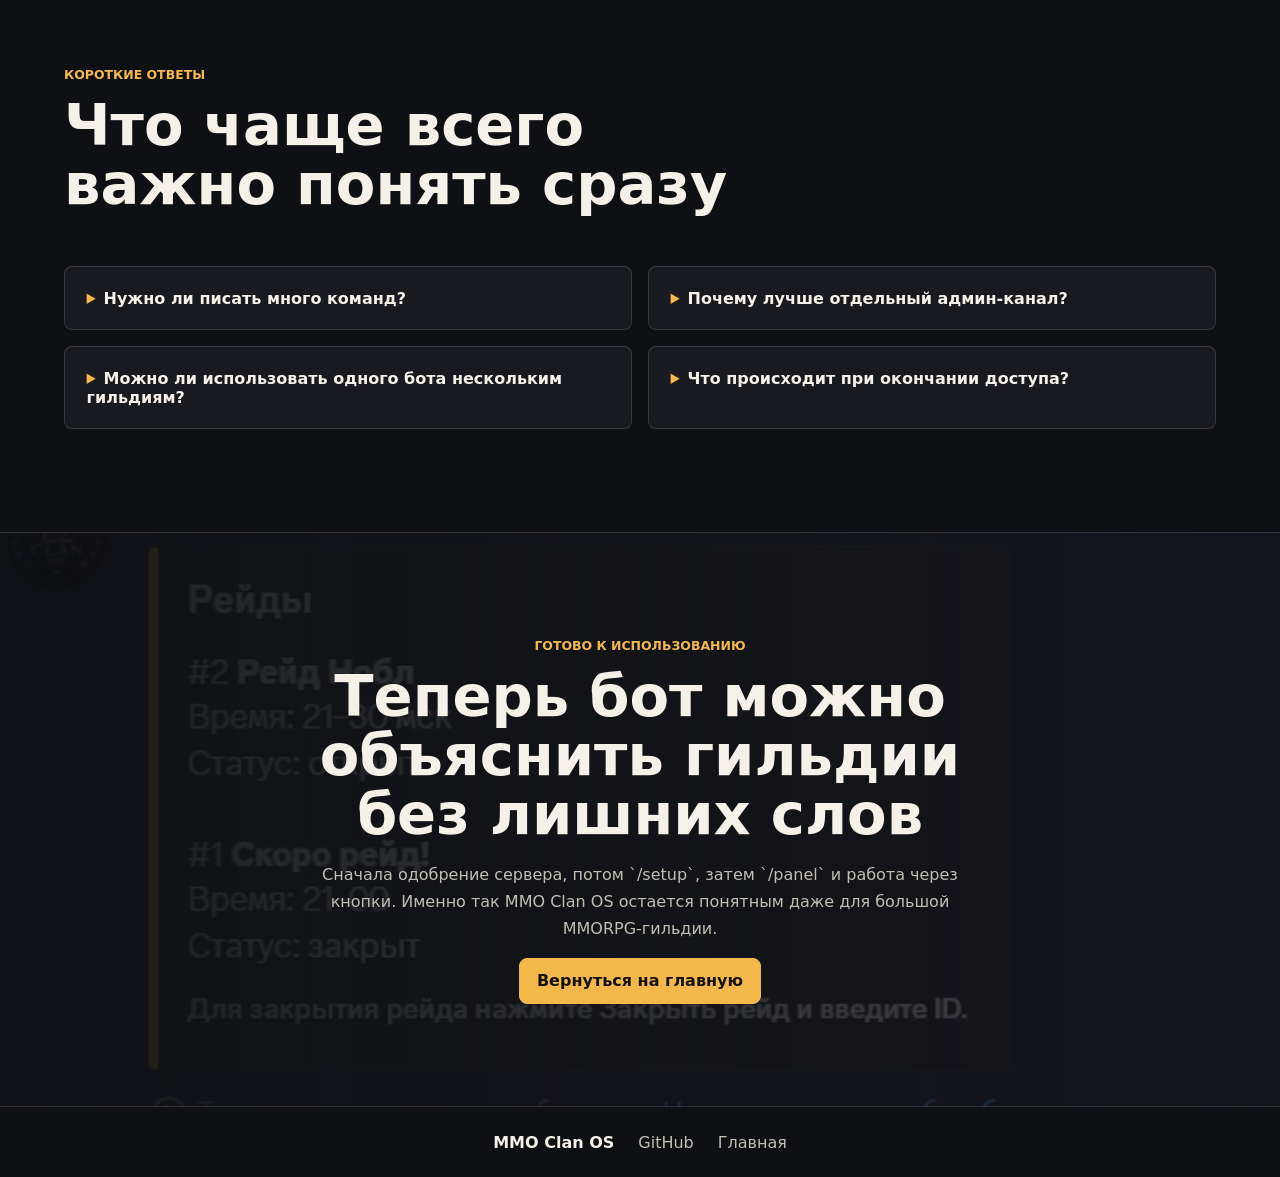
==== commit a5339b81: "Добавить демо Discord и список игр" ====
--- a/manual.html
+++ b/manual.html
@@ -20,6 +20,7 @@
         <a href="./index.html#screens">Скриншоты</a>
         <a href="./index.html#connect">Подключение</a>
         <a href="./manual.html" aria-current="page">Мануал</a>
+        <a class="nav-demo" href="https://discord.gg/wZZ3CzPwrw" target="_blank" rel="noopener">Демо Discord</a>
         <a href="./index.html#faq">FAQ</a>
       </nav>
     </header>
@@ -36,7 +37,8 @@
             Эта страница объясняет не только кнопки, а весь бот целиком: как сервер подключается, кто дает доступ, какие есть роли, зачем нужен отдельный админ-канал и как гильдия живет внутри Discord.
           </p>
           <div class="hero-actions" aria-label="Переходы">
-            <a class="button primary" href="./index.html">На главную</a>
+            <a class="button primary" href="https://discord.gg/wZZ3CzPwrw" target="_blank" rel="noopener">Зайти в демо Discord</a>
+            <a class="button secondary" href="./index.html">На главную</a>
             <a class="button secondary" href="./index.html#connect">Как подключить сервер</a>
           </div>
           <dl class="hero-stats" aria-label="Ключевые опоры бота">
--- a/assets/site.css
+++ b/assets/site.css
@@ -124,6 +124,11 @@
   color: var(--gold);
 }
 
+.site-nav .nav-demo {
+  color: var(--gold);
+  font-weight: 900;
+}
+
 .hero {
   position: relative;
   min-height: min(760px, calc(100svh - 7rem));
@@ -376,6 +381,41 @@
 
 .feature-band {
   background: #14151a;
+}
+
+.game-list {
+  border: 1px solid rgba(242, 184, 75, 0.28);
+  border-radius: 8px;
+  background: linear-gradient(135deg, rgba(242, 184, 75, 0.11), rgba(25, 26, 32, 0.92));
+  margin-bottom: 1rem;
+  padding: 1.35rem;
+}
+
+.game-list h3 {
+  margin-bottom: 0.45rem;
+}
+
+.game-list p {
+  max-width: 760px;
+  margin-bottom: 1rem;
+}
+
+.game-list ul {
+  display: flex;
+  flex-wrap: wrap;
+  gap: 0.55rem;
+  margin: 0;
+  padding: 0;
+  list-style: none;
+}
+
+.game-list li {
+  border: 1px solid rgba(245, 241, 232, 0.18);
+  border-radius: 999px;
+  background: rgba(255, 255, 255, 0.06);
+  padding: 0.48rem 0.75rem;
+  color: var(--text);
+  font-weight: 800;
 }
 
 .feature-grid {
@@ -736,6 +776,14 @@
   margin-left: auto;
 }
 
+.cta-actions {
+  display: flex;
+  flex-wrap: wrap;
+  justify-content: center;
+  gap: 0.8rem;
+  margin-top: 1.7rem;
+}
+
 .site-footer {
   display: flex;
   flex-wrap: wrap;
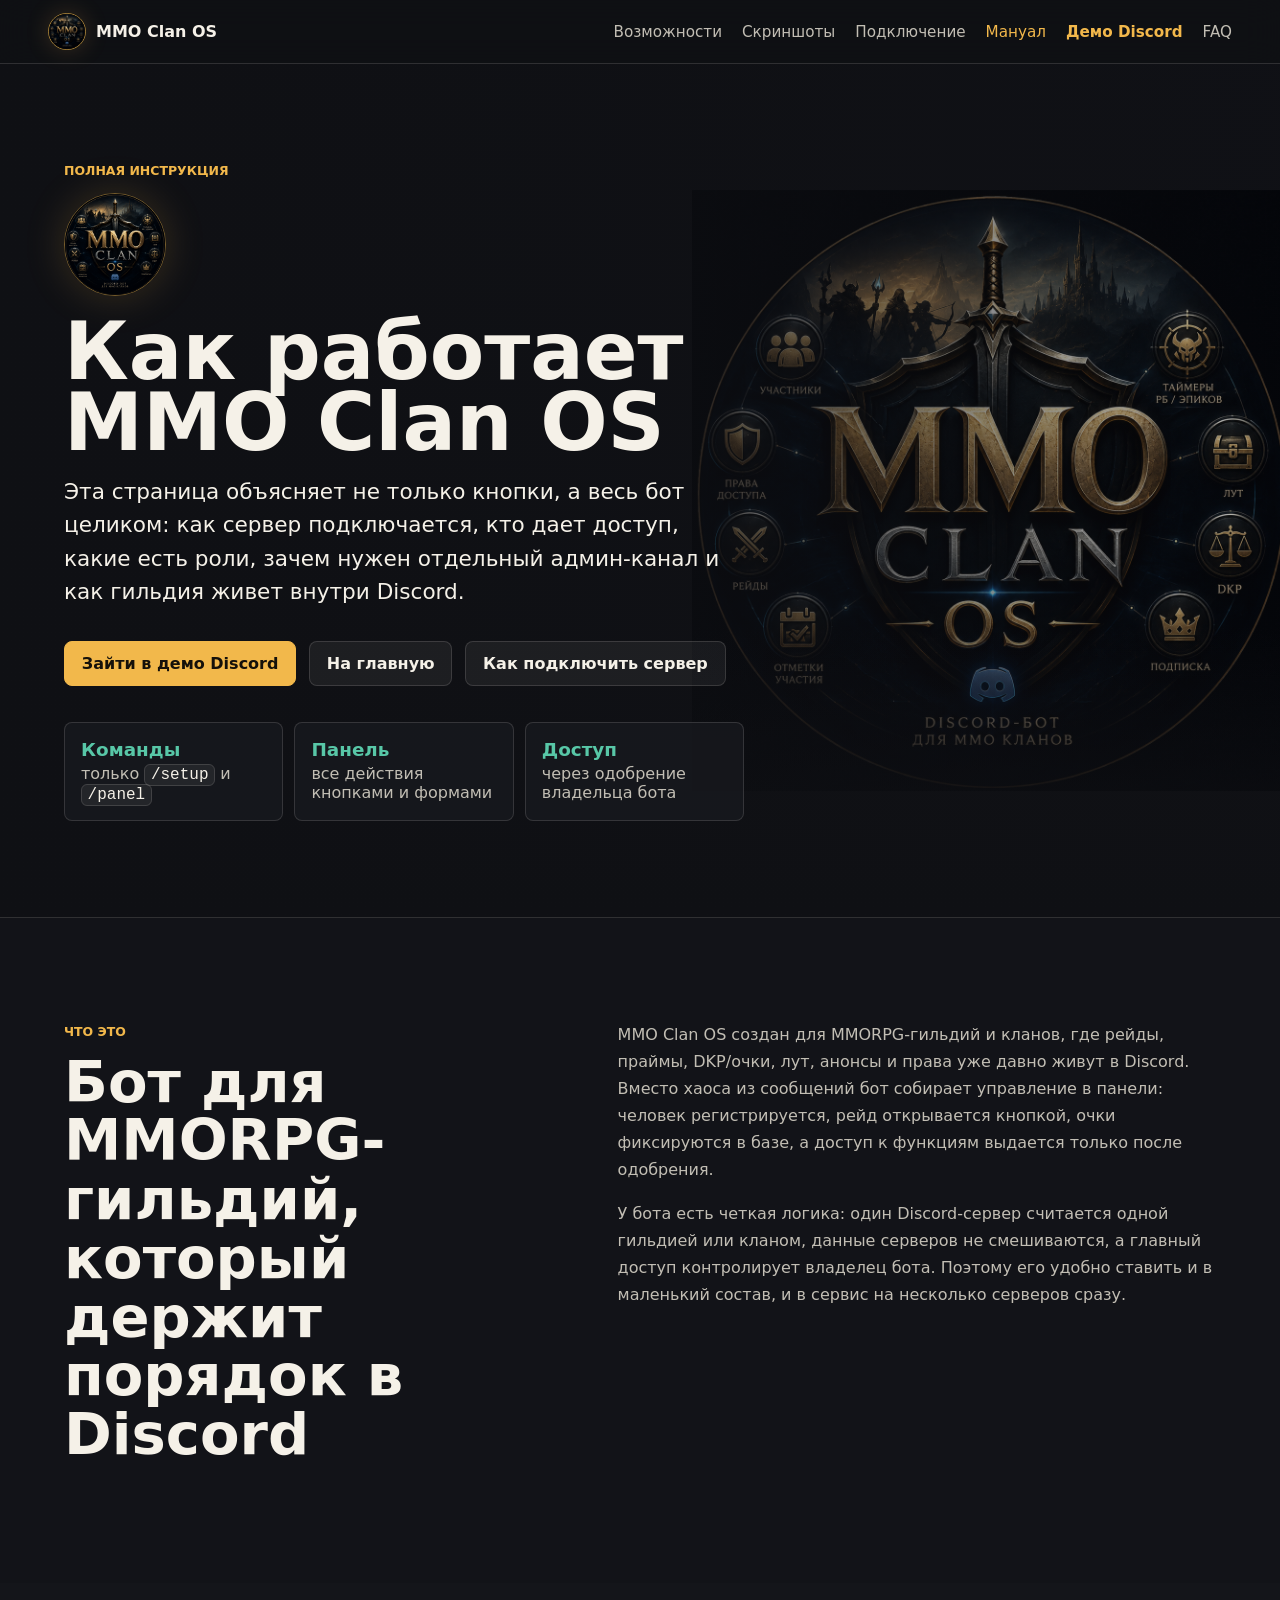
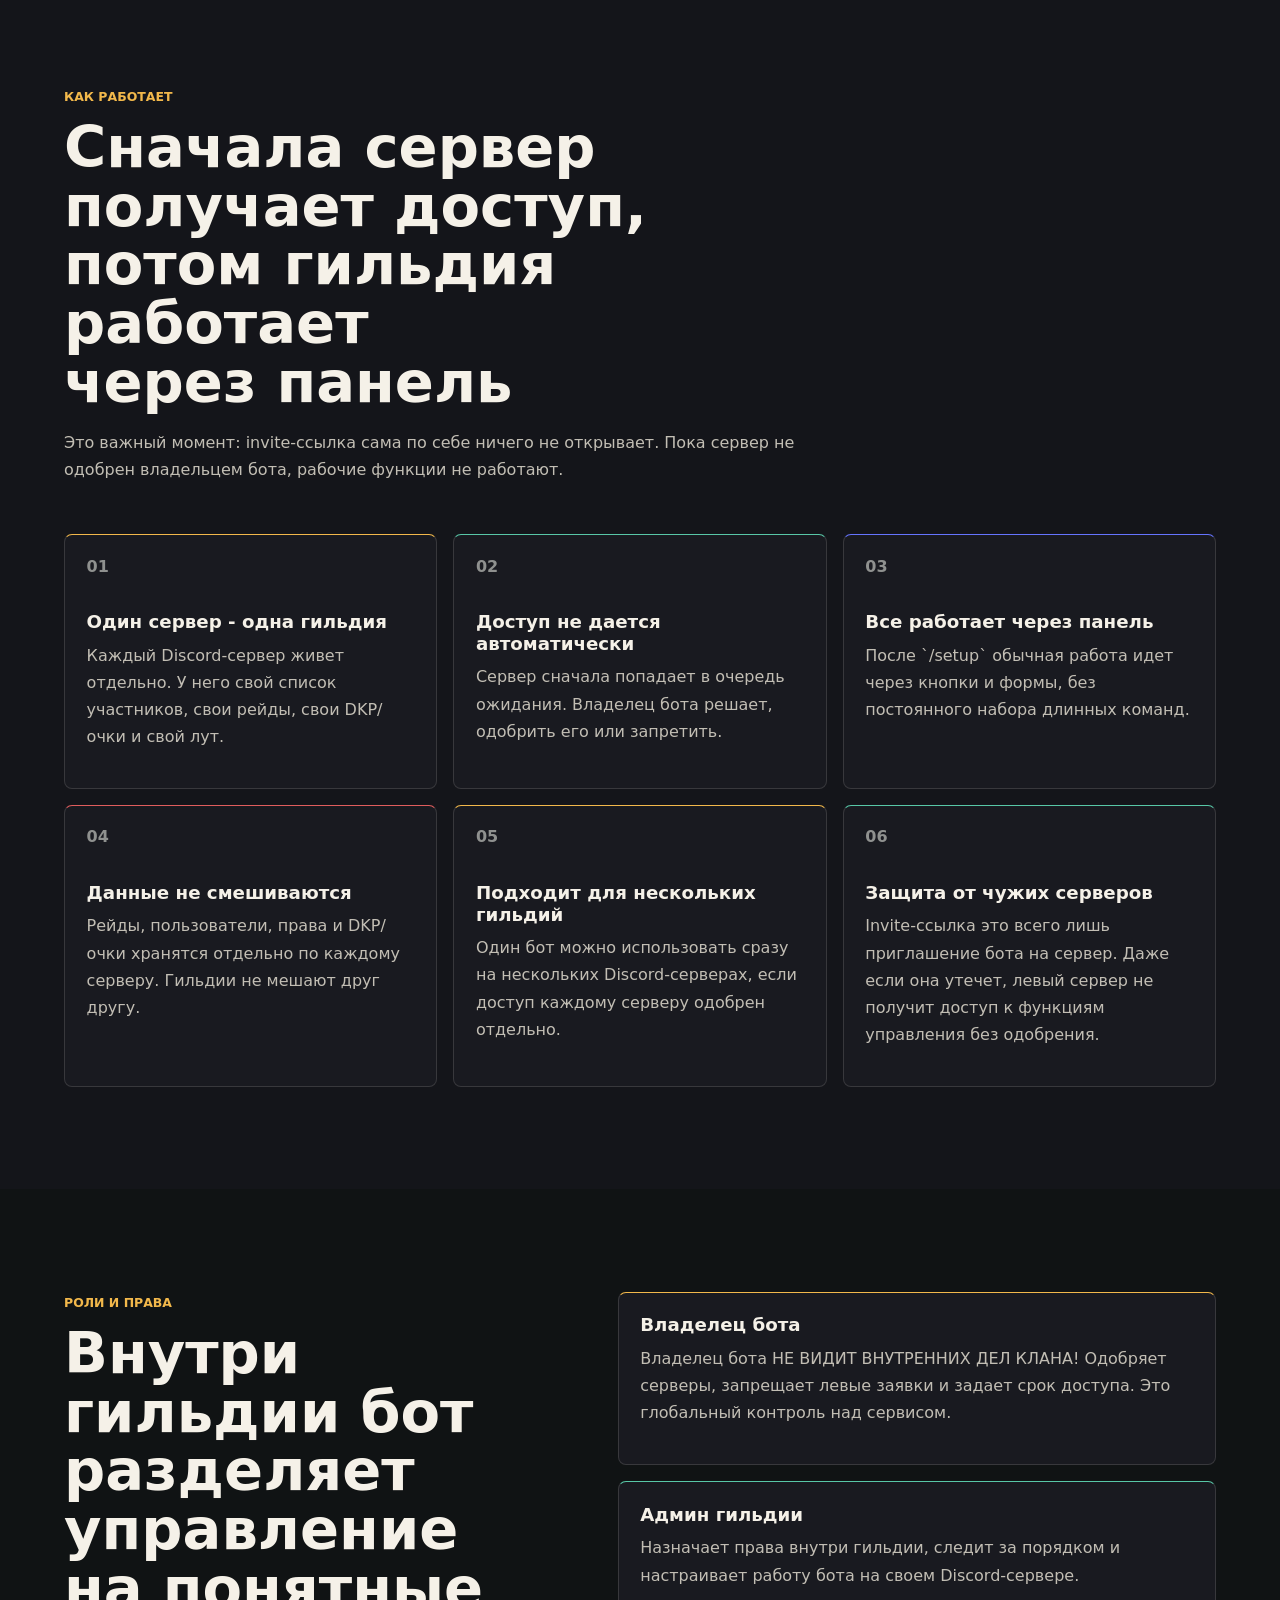
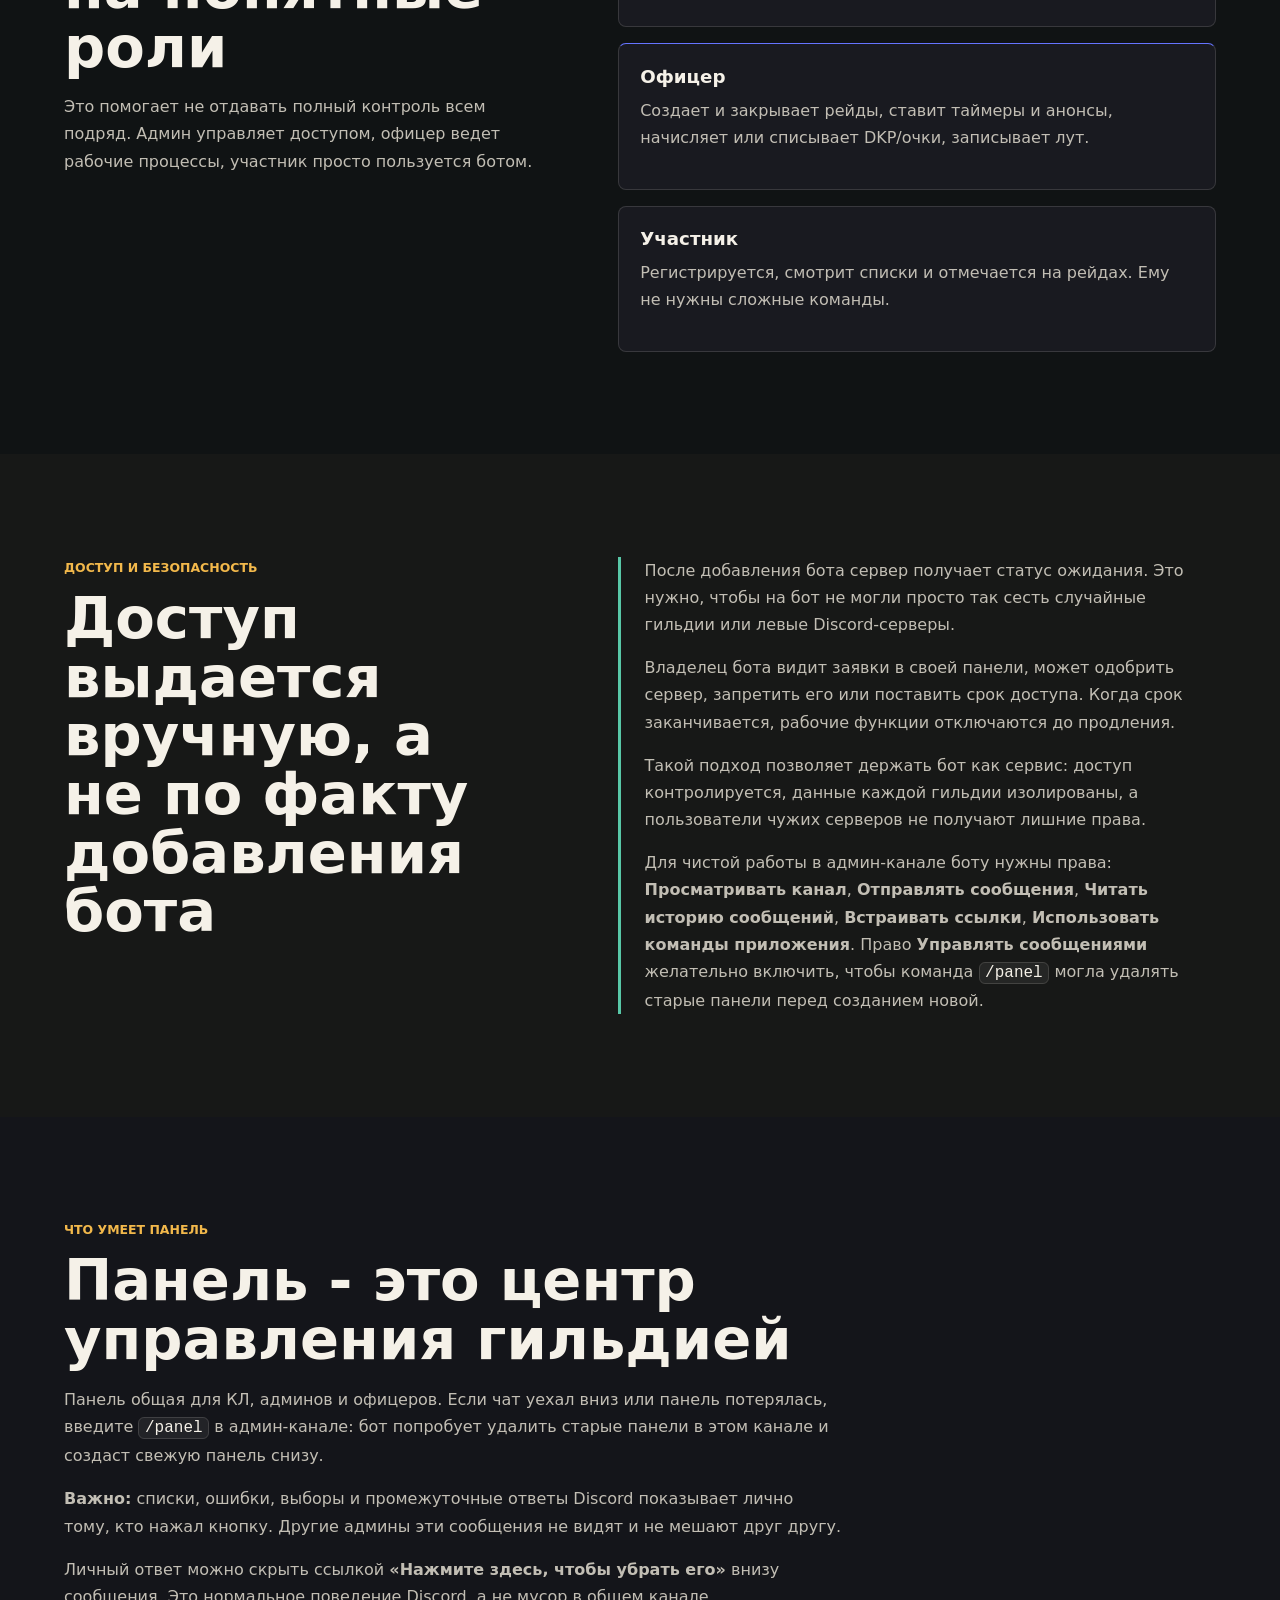
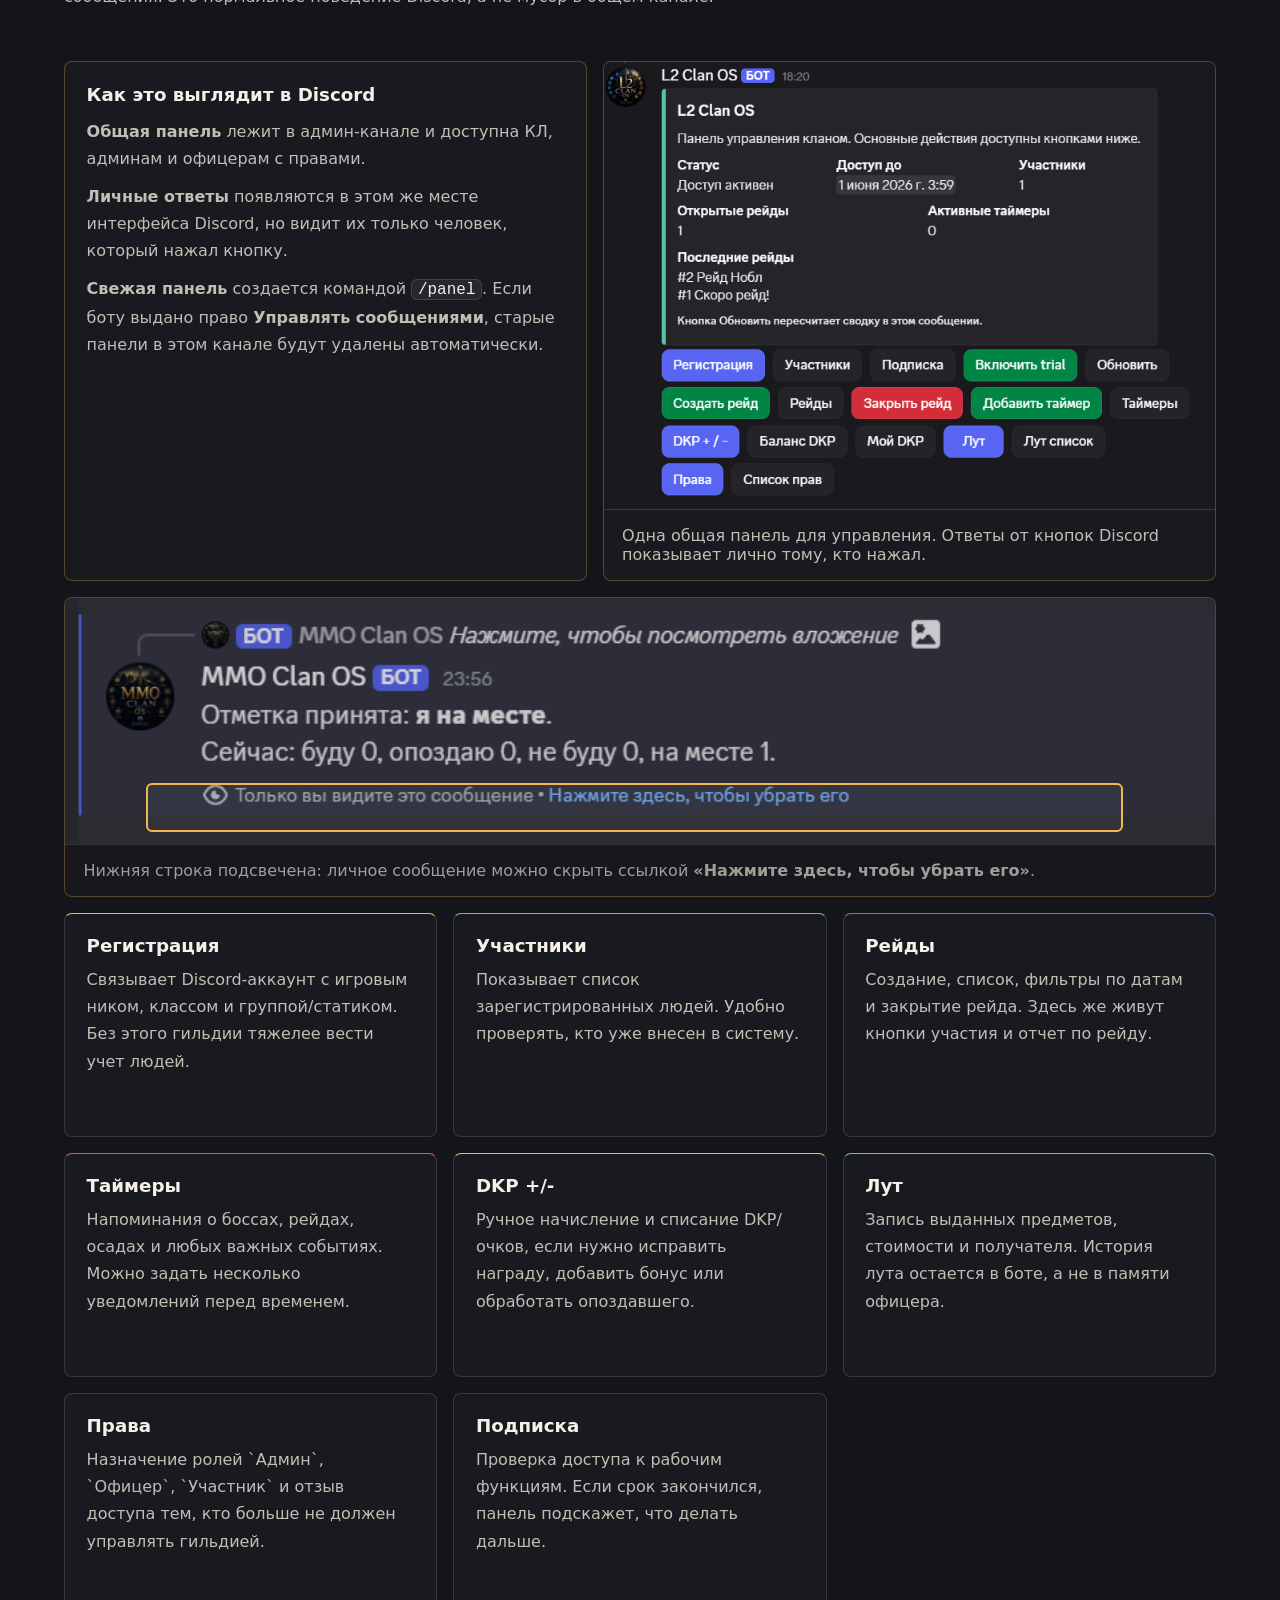
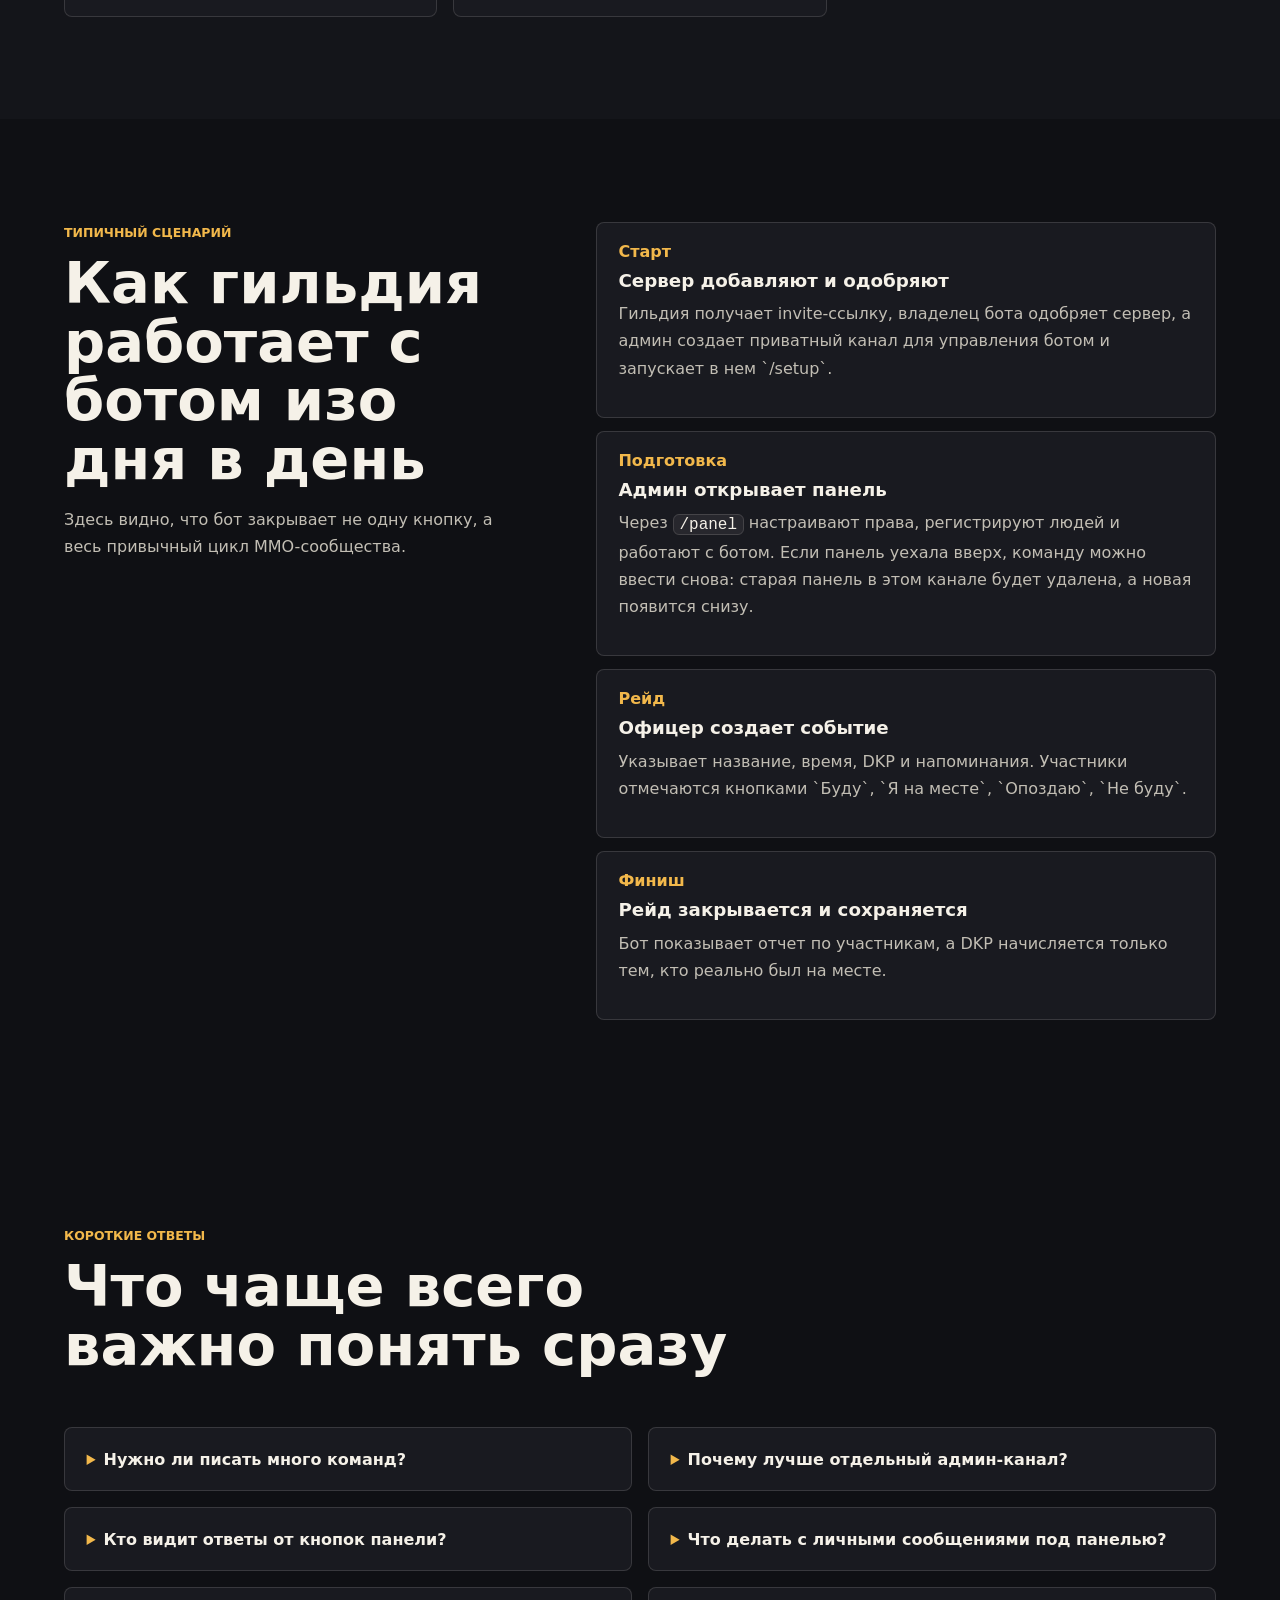
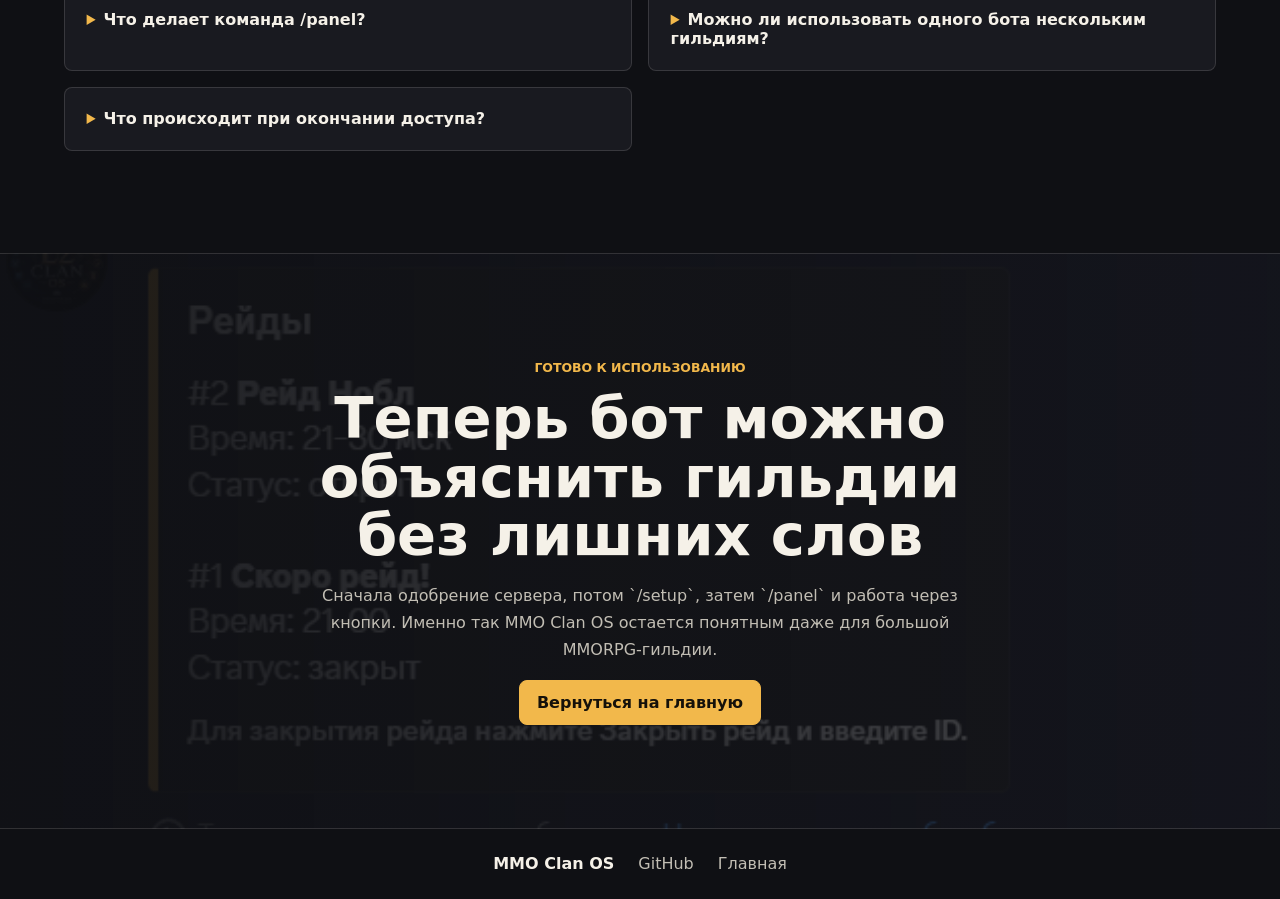
==== commit 4a4ad3c4: "Объяснить работу общей панели и личных ответов" ====
--- a/manual.html
+++ b/manual.html
@@ -161,6 +161,9 @@
             <p>
               Такой подход позволяет держать бот как сервис: доступ контролируется, данные каждой гильдии изолированы, а пользователи чужих серверов не получают лишние права.
             </p>
+            <p>
+              Для чистой работы в админ-канале боту нужны права: <strong>Просматривать канал</strong>, <strong>Отправлять сообщения</strong>, <strong>Читать историю сообщений</strong>, <strong>Встраивать ссылки</strong>, <strong>Использовать команды приложения</strong>. Право <strong>Управлять сообщениями</strong> желательно включить, чтобы команда <code>/panel</code> могла удалять старые панели перед созданием новой.
+            </p>
           </div>
         </div>
       </section>
@@ -170,7 +173,27 @@
           <div class="section-heading">
             <p class="eyebrow">Что умеет панель</p>
             <h2 id="panel-title">Панель - это центр управления гильдией</h2>
-            <p>Открываешь ее один раз и дальше работаешь кнопками. Это и есть основная идея бота.</p>
+            <p>Панель общая для КЛ, админов и офицеров. Если чат уехал вниз или панель потерялась, введите <code>/panel</code> в админ-канале: бот попробует удалить старые панели в этом канале и создаст свежую панель снизу.</p>
+            <p><strong>Важно:</strong> списки, ошибки, выборы и промежуточные ответы Discord показывает лично тому, кто нажал кнопку. Другие админы эти сообщения не видят и не мешают друг другу.</p>
+            <p>Личный ответ можно скрыть ссылкой <strong>«Нажмите здесь, чтобы убрать его»</strong> внизу сообщения. Это нормальное поведение Discord, а не мусор в общем канале.</p>
+          </div>
+          <div class="panel-note">
+            <div>
+              <h3>Как это выглядит в Discord</h3>
+              <p><strong>Общая панель</strong> лежит в админ-канале и доступна КЛ, админам и офицерам с правами.</p>
+              <p><strong>Личные ответы</strong> появляются в этом же месте интерфейса Discord, но видит их только человек, который нажал кнопку.</p>
+              <p><strong>Свежая панель</strong> создается командой <code>/panel</code>. Если боту выдано право <strong>Управлять сообщениями</strong>, старые панели в этом канале будут удалены автоматически.</p>
+            </div>
+            <figure>
+              <img src="./assets/screenshots/clan-panel.png" alt="Общая панель MMO Clan OS в админ-канале Discord" loading="lazy">
+              <figcaption>Одна общая панель для управления. Ответы от кнопок Discord показывает лично тому, кто нажал.</figcaption>
+            </figure>
+            <figure class="wide-shot ephemeral-shot">
+              <div class="shot-highlight">
+                <img src="./assets/screenshots/personal-ephemeral-message.png" alt="Личный ответ Discord со ссылкой Нажмите здесь, чтобы убрать его" loading="lazy">
+              </div>
+              <figcaption>Нижняя строка подсвечена: личное сообщение можно скрыть ссылкой <strong>«Нажмите здесь, чтобы убрать его»</strong>.</figcaption>
+            </figure>
           </div>
           <div class="feature-grid">
             <article class="feature-card">
@@ -225,7 +248,7 @@
             <article>
               <span>Подготовка</span>
               <h3>Админ открывает панель</h3>
-              <p>Через `/panel` настраивают права, регистрируют людей и подготавливают рабочий канал для управления.</p>
+              <p>Через <code>/panel</code> настраивают права, регистрируют людей и работают с ботом. Если панель уехала вверх, команду можно ввести снова: старая панель в этом канале будет удалена, а новая появится снизу.</p>
             </article>
             <article>
               <span>Рейд</span>
@@ -255,6 +278,18 @@
             <details>
               <summary>Почему лучше отдельный админ-канал?</summary>
               <p>Чтобы не терять управление ботом в обычном чате гильдии. Там удобнее держать рейды, DKP/очки, права, анонсы и лут.</p>
+            </details>
+            <details>
+              <summary>Кто видит ответы от кнопок панели?</summary>
+              <p>Панель видят все админы и офицеры, у кого есть доступ к каналу. Но списки, ошибки, выборы и подсказки Discord показывает лично тому, кто нажал кнопку. Другие КЛ/ПЛ эти ответы не видят.</p>
+            </details>
+            <details>
+              <summary>Что делать с личными сообщениями под панелью?</summary>
+              <p>Их можно скрыть ссылкой <strong>«Нажмите здесь, чтобы убрать его»</strong> внизу сообщения. Это личные ответы Discord, они не засоряют канал для остальных людей.</p>
+            </details>
+            <details>
+              <summary>Что делает команда /panel?</summary>
+              <p>Команда создает свежую панель в текущем канале. Если у бота есть право <strong>Управлять сообщениями</strong>, он сначала удалит старые панели бота в этом же канале.</p>
             </details>
             <details>
               <summary>Можно ли использовать одного бота нескольким гильдиям?</summary>
--- a/assets/site.css
+++ b/assets/site.css
@@ -426,6 +426,74 @@
   min-height: 14rem;
 }
 
+.panel-note {
+  display: grid;
+  grid-template-columns: minmax(0, 0.92fr) minmax(0, 1.08fr);
+  gap: 1rem;
+  align-items: stretch;
+  margin-bottom: 1rem;
+}
+
+.panel-note > div,
+.panel-note figure {
+  border: 1px solid rgba(242, 184, 75, 0.28);
+  border-radius: 8px;
+  background: var(--surface);
+  overflow: hidden;
+}
+
+.panel-note > div {
+  padding: 1.35rem;
+}
+
+.panel-note h3 {
+  margin-bottom: 0.75rem;
+}
+
+.panel-note p {
+  margin-bottom: 0.65rem;
+}
+
+.panel-note p:last-child {
+  margin-bottom: 0;
+}
+
+.panel-note figure {
+  margin: 0;
+}
+
+.panel-note .wide-shot {
+  grid-column: 1 / -1;
+}
+
+.shot-highlight {
+  position: relative;
+}
+
+.ephemeral-shot .shot-highlight::after {
+  content: "";
+  position: absolute;
+  left: 7%;
+  right: 8%;
+  bottom: 5%;
+  height: 18%;
+  border: 2px solid var(--gold);
+  border-radius: 6px;
+  box-shadow: 0 0 0 999px rgba(15, 16, 20, 0.18);
+  pointer-events: none;
+}
+
+.panel-note img {
+  width: 100%;
+  background: #1d1e25;
+}
+
+.panel-note figcaption {
+  border-top: 1px solid var(--line);
+  padding: 1rem 1.15rem;
+  color: var(--muted);
+}
+
 .feature-index {
   display: block;
   margin-bottom: 2.2rem;
@@ -824,6 +892,7 @@
   .workflow-grid,
   .steps-layout,
   .security-grid,
+  .panel-note,
   .roles-layout {
     grid-template-columns: 1fr;
   }
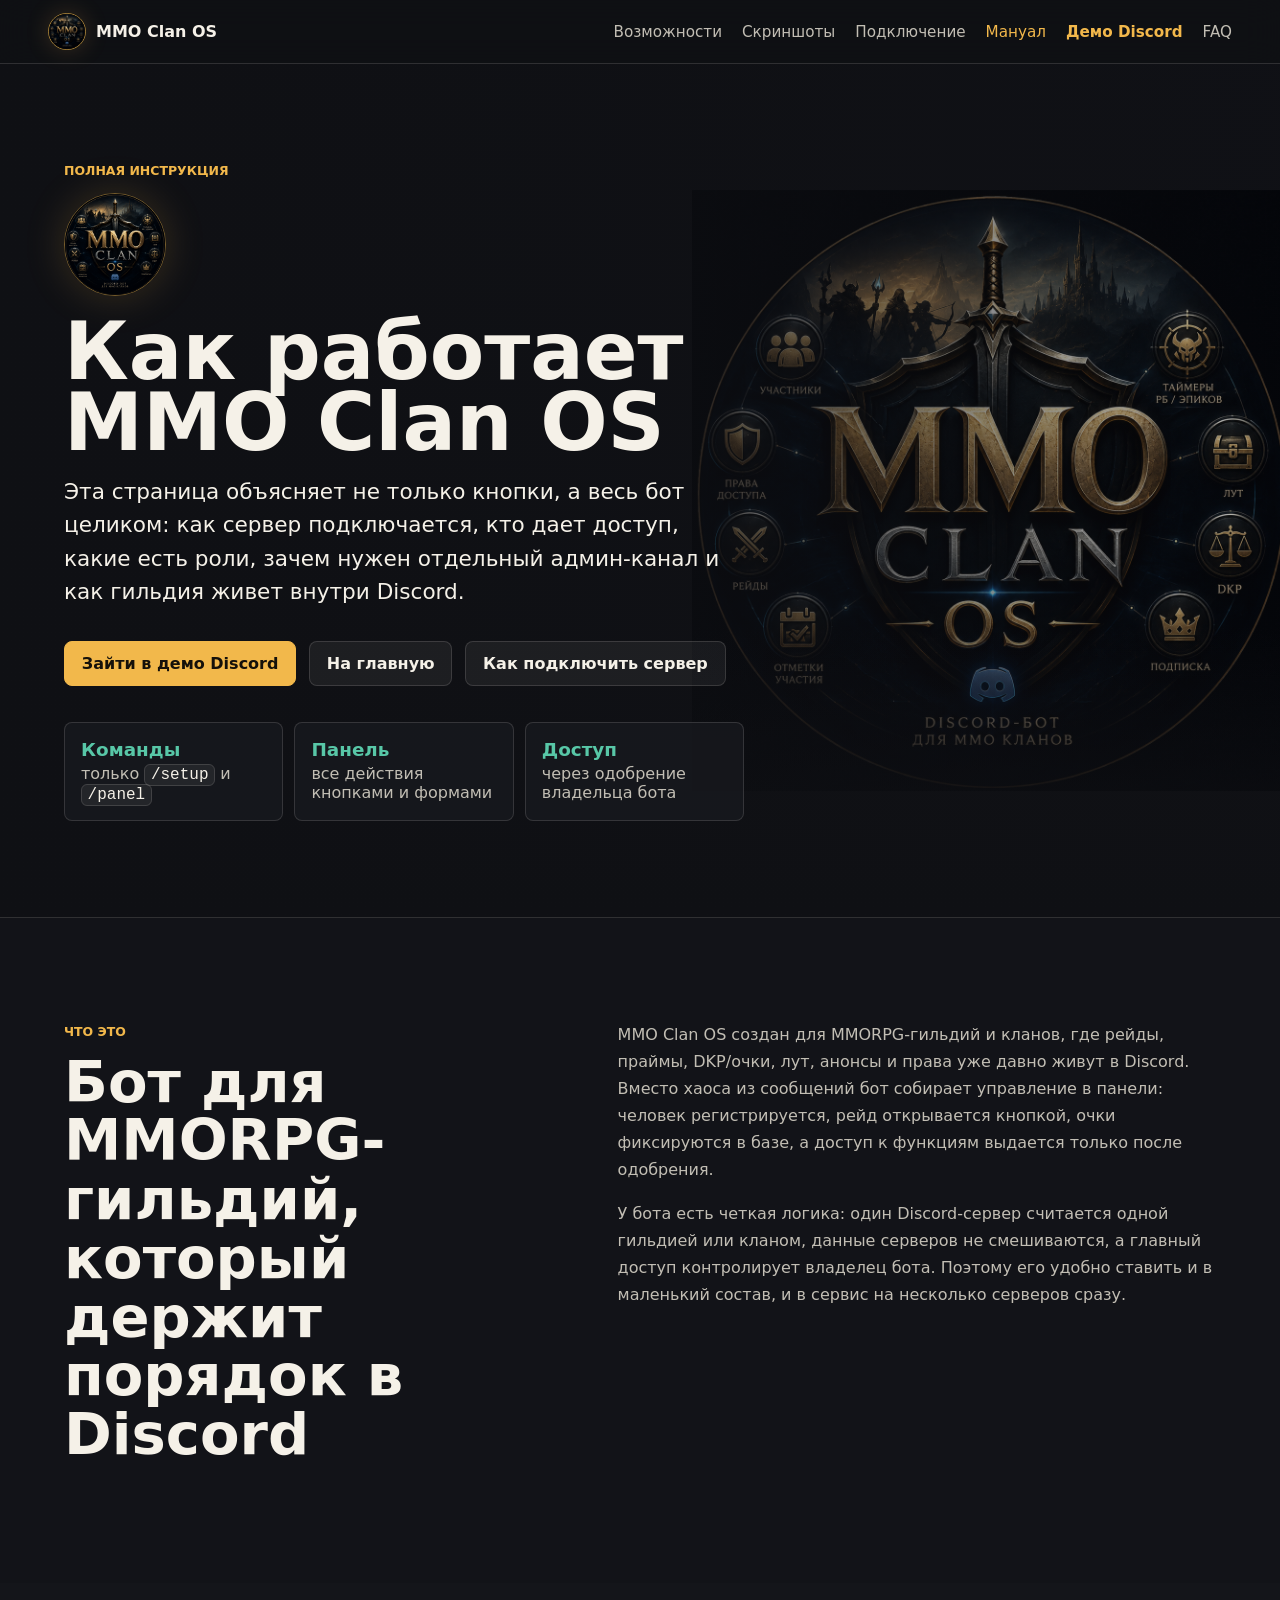
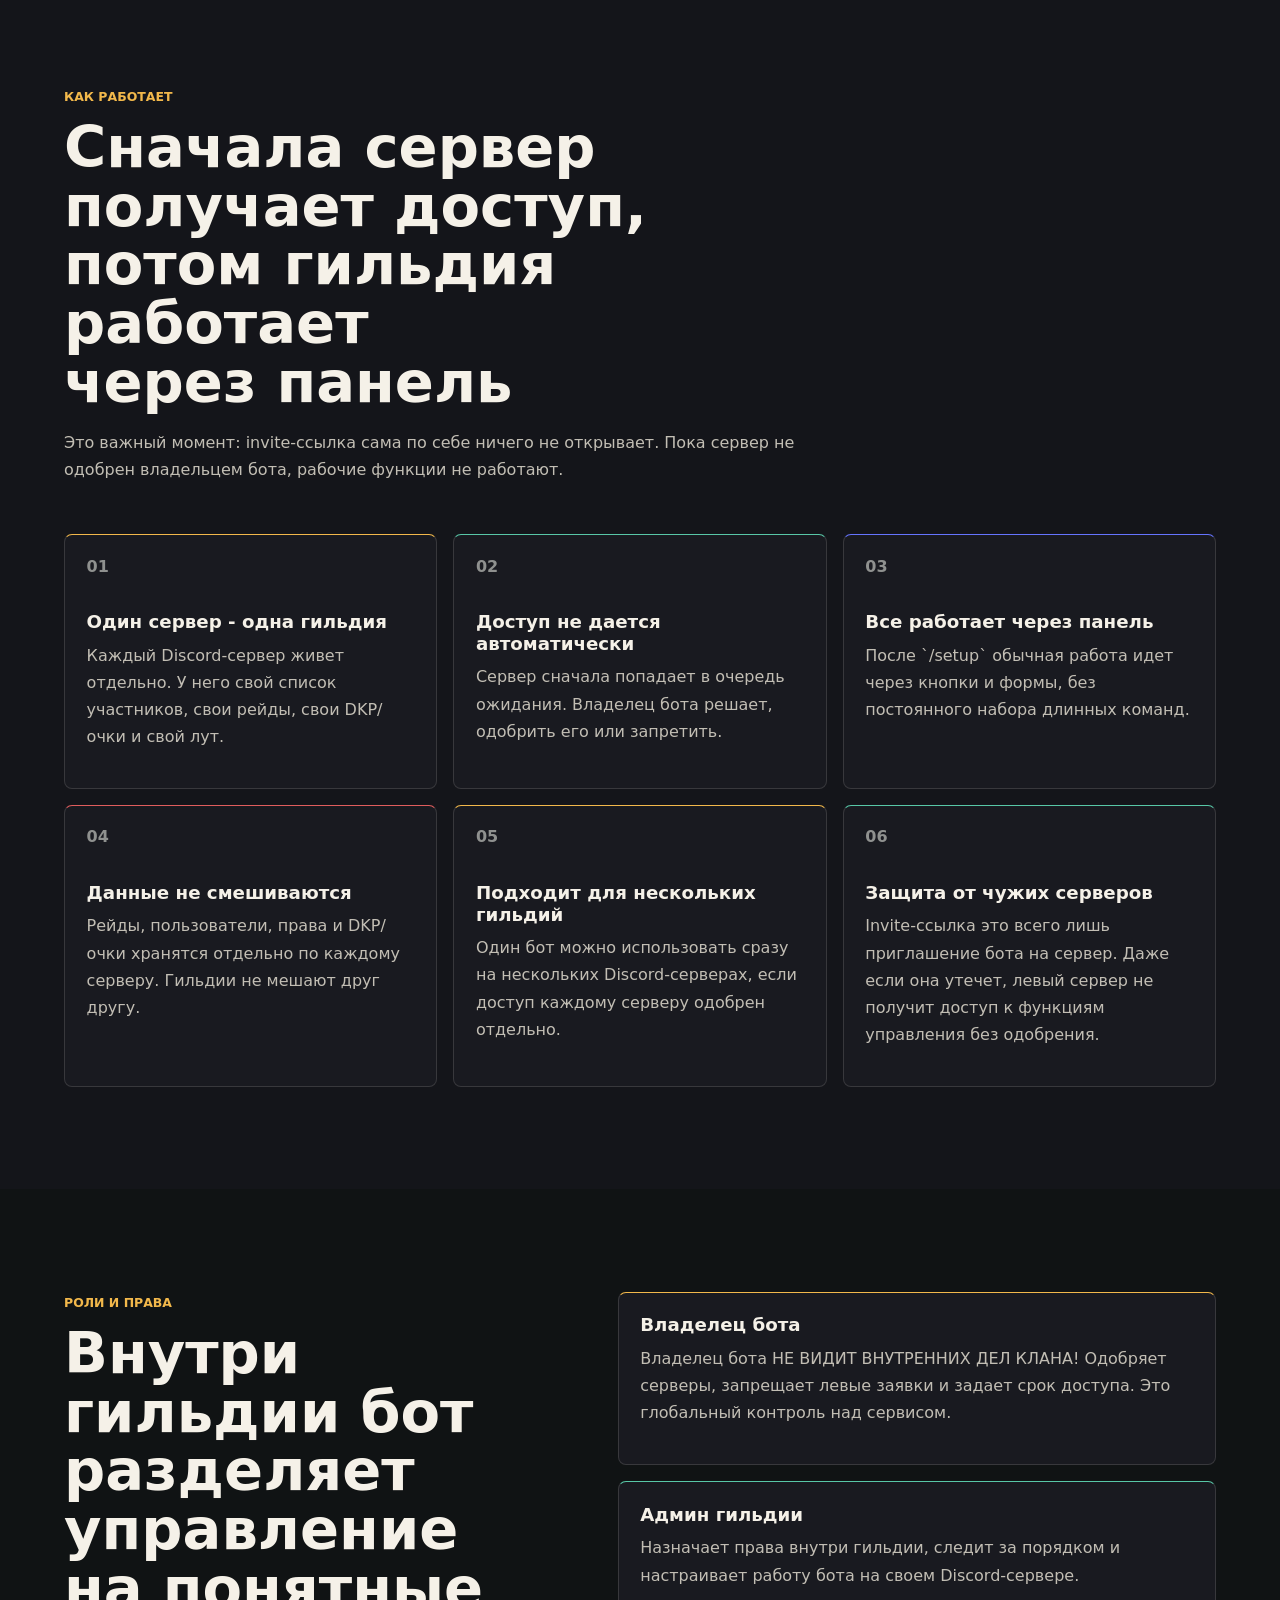
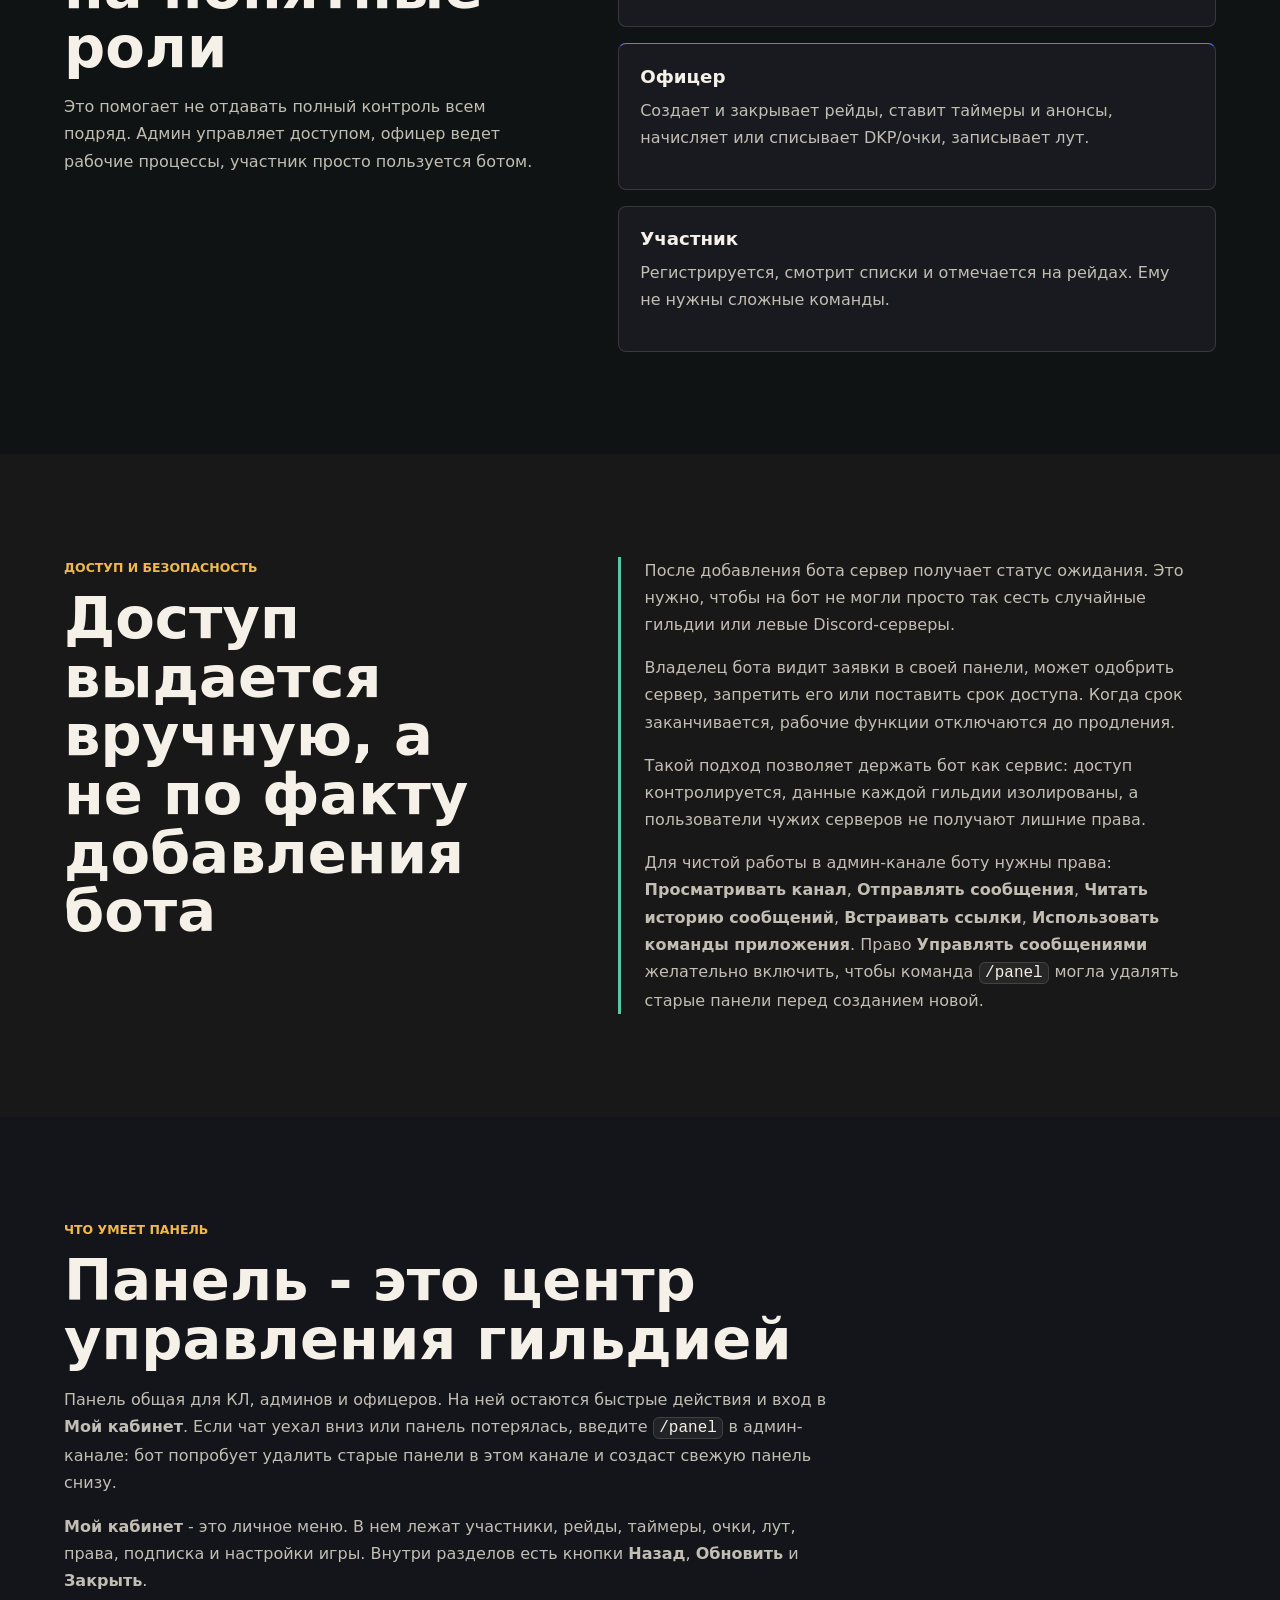
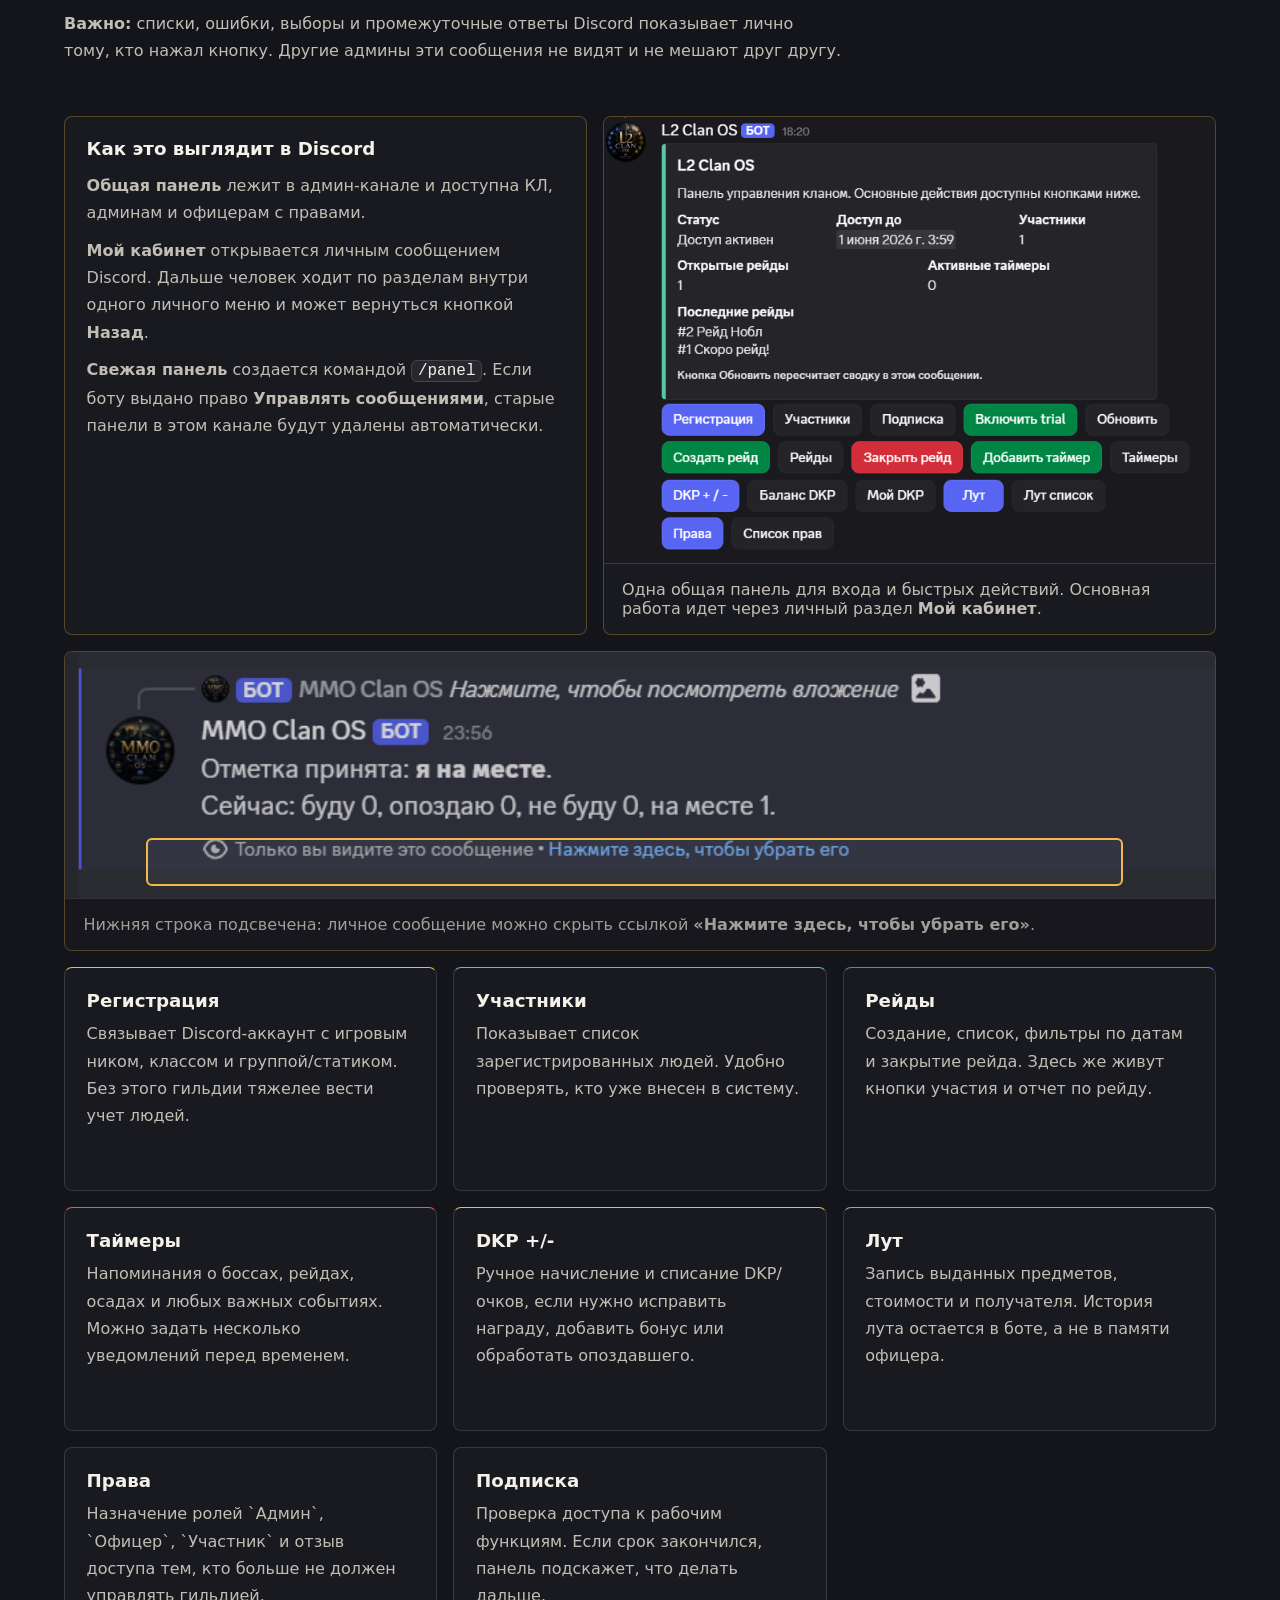
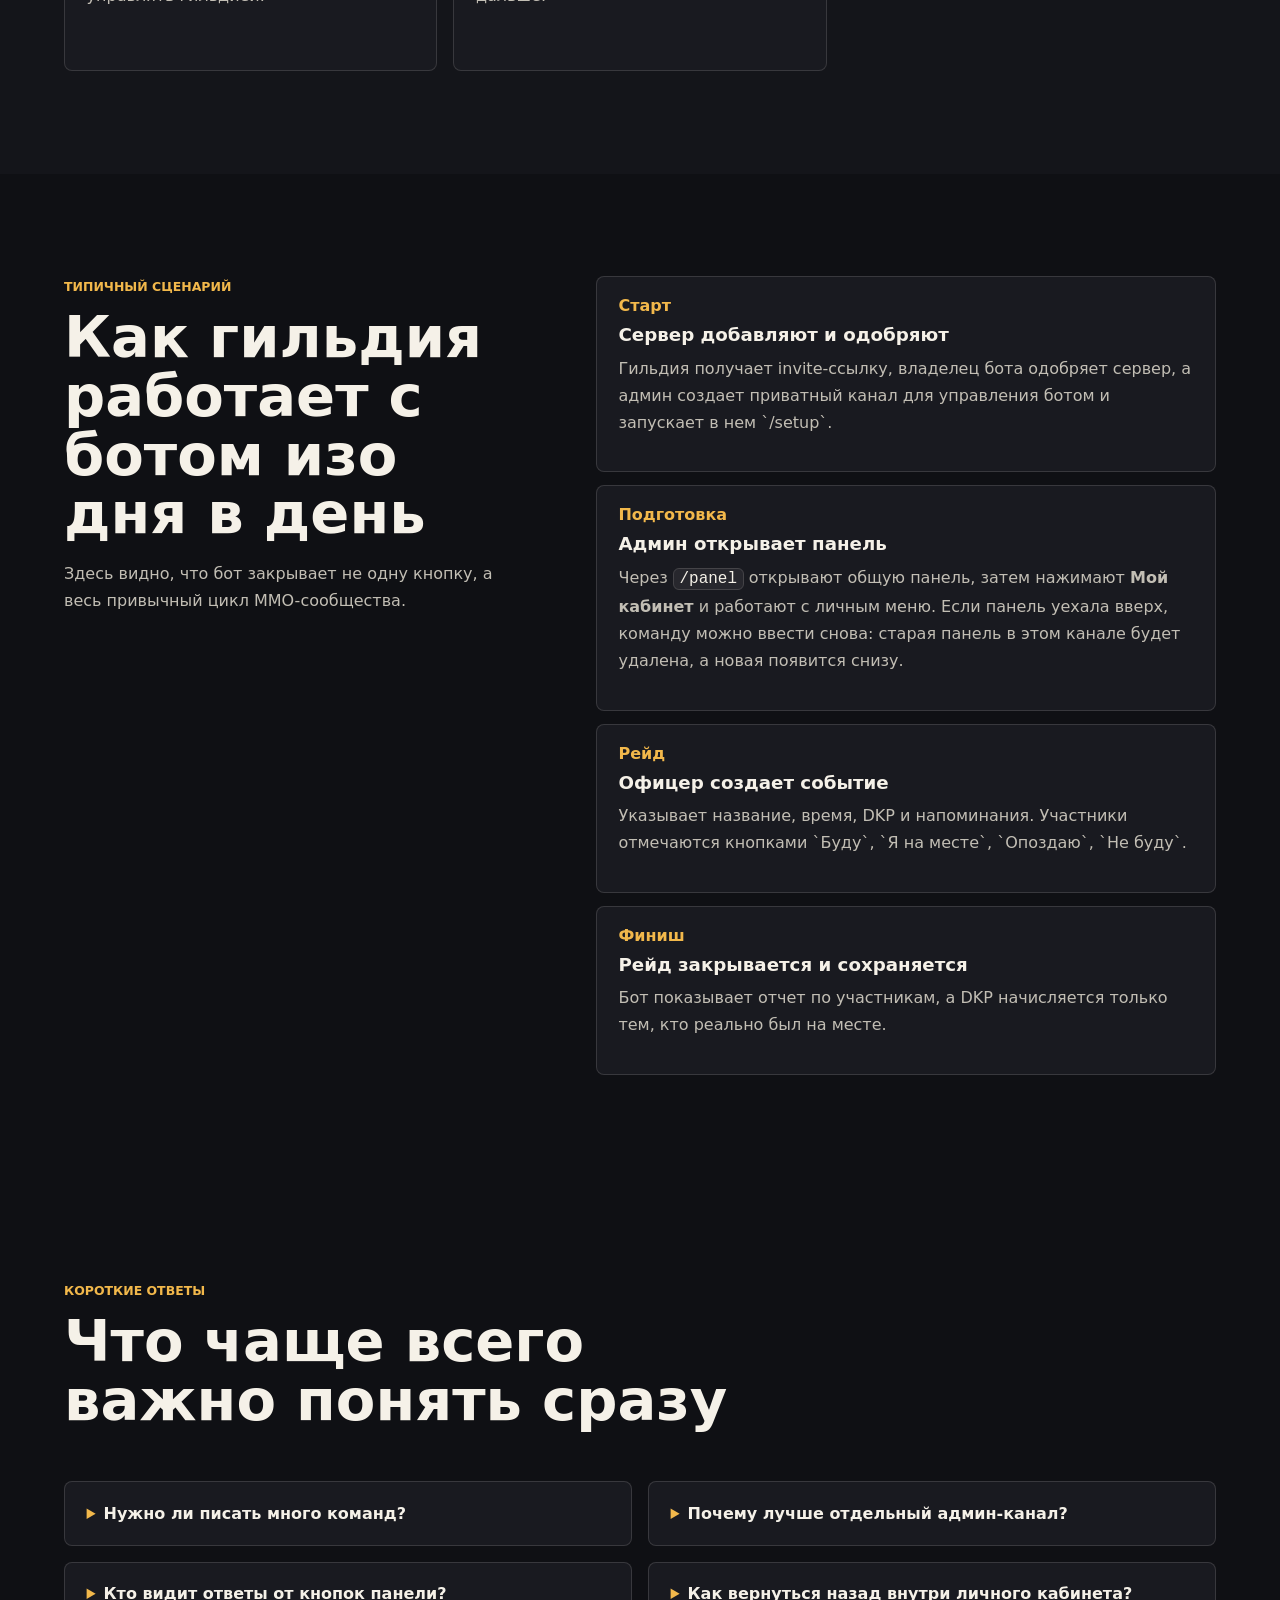
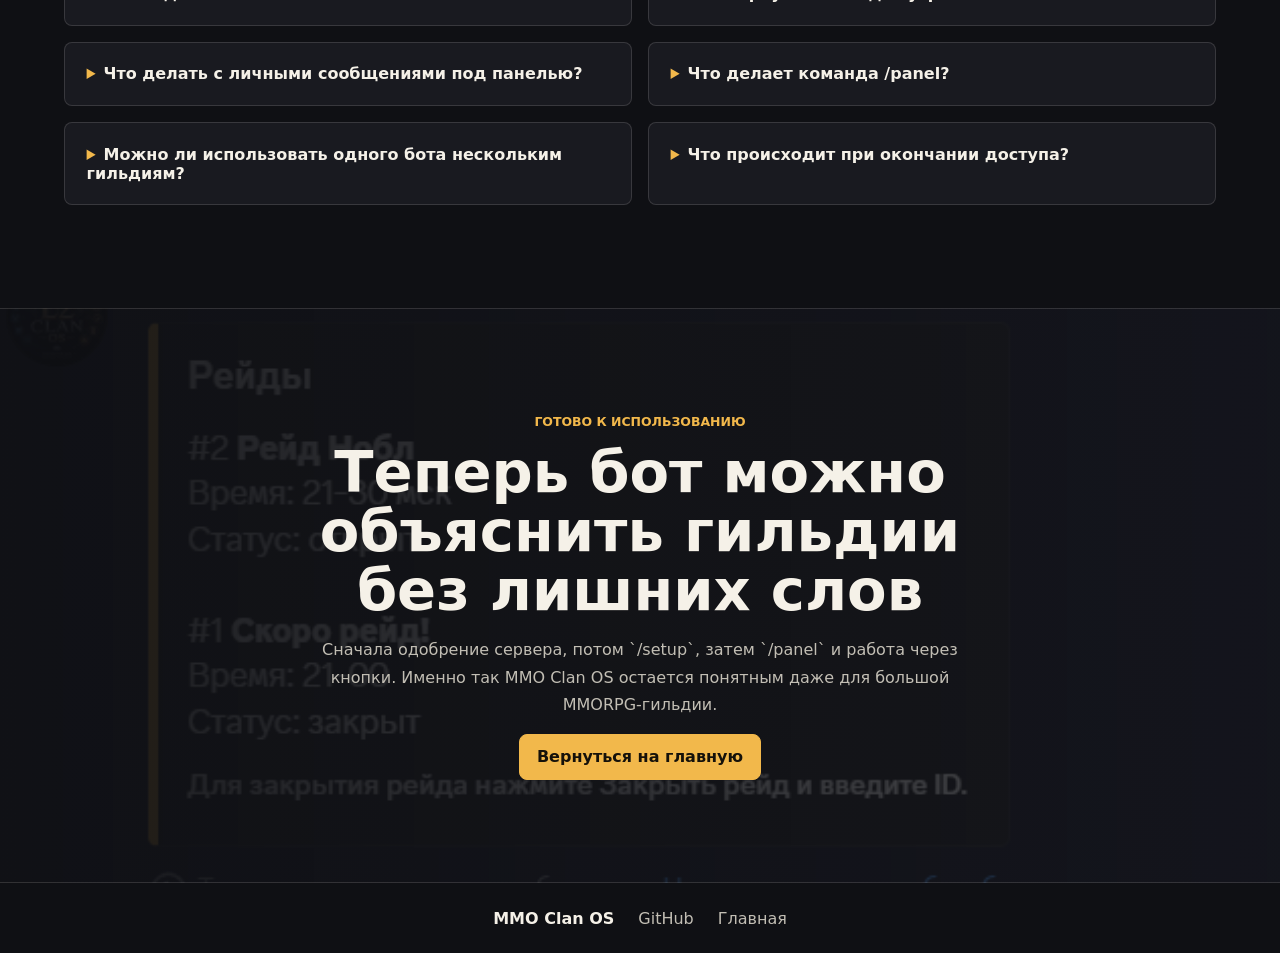
==== commit 9ef5acbc: "Описать личный кабинет в инструкции" ====
--- a/manual.html
+++ b/manual.html
@@ -173,20 +173,20 @@
           <div class="section-heading">
             <p class="eyebrow">Что умеет панель</p>
             <h2 id="panel-title">Панель - это центр управления гильдией</h2>
-            <p>Панель общая для КЛ, админов и офицеров. Если чат уехал вниз или панель потерялась, введите <code>/panel</code> в админ-канале: бот попробует удалить старые панели в этом канале и создаст свежую панель снизу.</p>
+            <p>Панель общая для КЛ, админов и офицеров. На ней остаются быстрые действия и вход в <strong>Мой кабинет</strong>. Если чат уехал вниз или панель потерялась, введите <code>/panel</code> в админ-канале: бот попробует удалить старые панели в этом канале и создаст свежую панель снизу.</p>
+            <p><strong>Мой кабинет</strong> - это личное меню. В нем лежат участники, рейды, таймеры, очки, лут, права, подписка и настройки игры. Внутри разделов есть кнопки <strong>Назад</strong>, <strong>Обновить</strong> и <strong>Закрыть</strong>.</p>
             <p><strong>Важно:</strong> списки, ошибки, выборы и промежуточные ответы Discord показывает лично тому, кто нажал кнопку. Другие админы эти сообщения не видят и не мешают друг другу.</p>
-            <p>Личный ответ можно скрыть ссылкой <strong>«Нажмите здесь, чтобы убрать его»</strong> внизу сообщения. Это нормальное поведение Discord, а не мусор в общем канале.</p>
           </div>
           <div class="panel-note">
             <div>
               <h3>Как это выглядит в Discord</h3>
               <p><strong>Общая панель</strong> лежит в админ-канале и доступна КЛ, админам и офицерам с правами.</p>
-              <p><strong>Личные ответы</strong> появляются в этом же месте интерфейса Discord, но видит их только человек, который нажал кнопку.</p>
+              <p><strong>Мой кабинет</strong> открывается личным сообщением Discord. Дальше человек ходит по разделам внутри одного личного меню и может вернуться кнопкой <strong>Назад</strong>.</p>
               <p><strong>Свежая панель</strong> создается командой <code>/panel</code>. Если боту выдано право <strong>Управлять сообщениями</strong>, старые панели в этом канале будут удалены автоматически.</p>
             </div>
             <figure>
               <img src="./assets/screenshots/clan-panel.png" alt="Общая панель MMO Clan OS в админ-канале Discord" loading="lazy">
-              <figcaption>Одна общая панель для управления. Ответы от кнопок Discord показывает лично тому, кто нажал.</figcaption>
+              <figcaption>Одна общая панель для входа и быстрых действий. Основная работа идет через личный раздел <strong>Мой кабинет</strong>.</figcaption>
             </figure>
             <figure class="wide-shot ephemeral-shot">
               <div class="shot-highlight">
@@ -248,7 +248,7 @@
             <article>
               <span>Подготовка</span>
               <h3>Админ открывает панель</h3>
-              <p>Через <code>/panel</code> настраивают права, регистрируют людей и работают с ботом. Если панель уехала вверх, команду можно ввести снова: старая панель в этом канале будет удалена, а новая появится снизу.</p>
+              <p>Через <code>/panel</code> открывают общую панель, затем нажимают <strong>Мой кабинет</strong> и работают с личным меню. Если панель уехала вверх, команду можно ввести снова: старая панель в этом канале будет удалена, а новая появится снизу.</p>
             </article>
             <article>
               <span>Рейд</span>
@@ -281,7 +281,11 @@
             </details>
             <details>
               <summary>Кто видит ответы от кнопок панели?</summary>
-              <p>Панель видят все админы и офицеры, у кого есть доступ к каналу. Но списки, ошибки, выборы и подсказки Discord показывает лично тому, кто нажал кнопку. Другие КЛ/ПЛ эти ответы не видят.</p>
+              <p>Панель видят все админы и офицеры, у кого есть доступ к каналу. Но <strong>Мой кабинет</strong>, списки, ошибки, выборы и подсказки Discord показывает лично тому, кто нажал кнопку. Другие КЛ/ПЛ эти ответы не видят.</p>
+            </details>
+            <details>
+              <summary>Как вернуться назад внутри личного кабинета?</summary>
+              <p>В разделах личного кабинета есть кнопка <strong>Назад</strong>. Она возвращает в главный экран <strong>Мой кабинет</strong>. Кнопка <strong>Обновить</strong> пересчитывает текущий раздел, а <strong>Закрыть</strong> убирает кнопки кабинета.</p>
             </details>
             <details>
               <summary>Что делать с личными сообщениями под панелью?</summary>
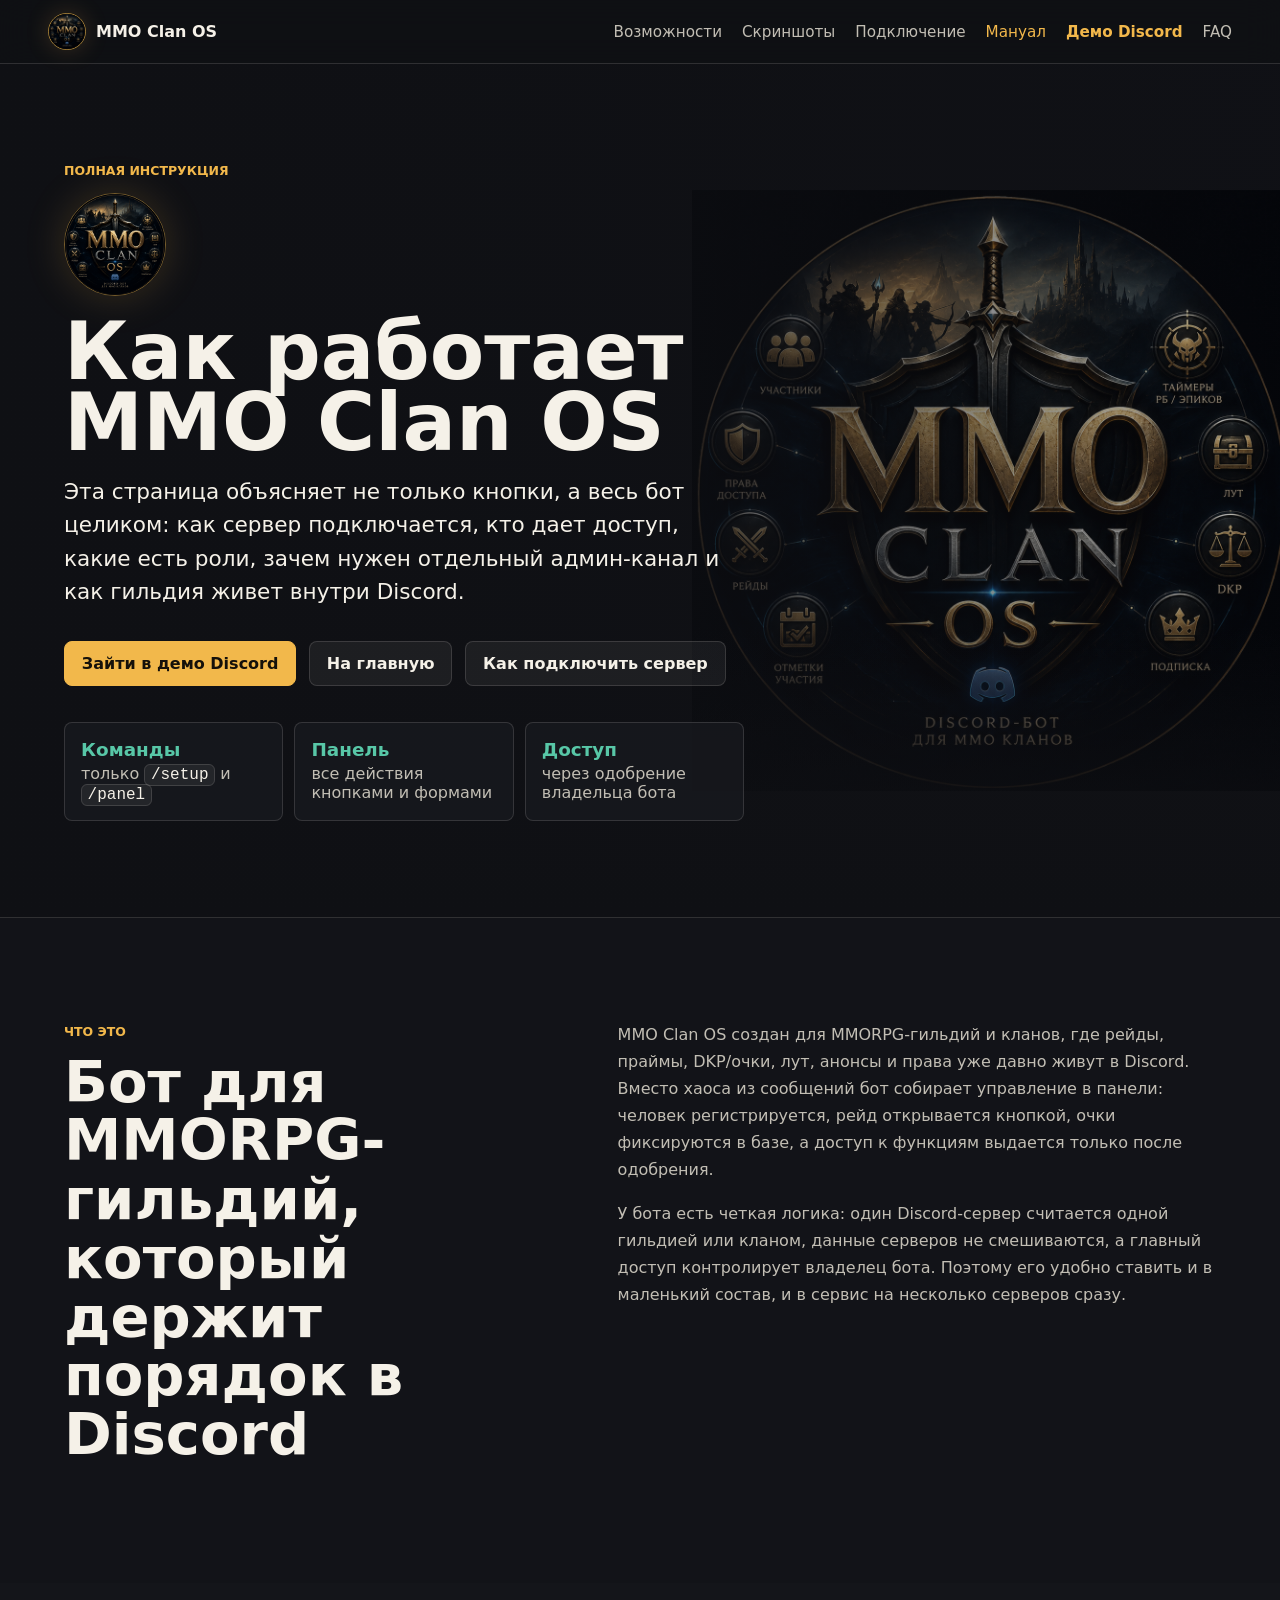
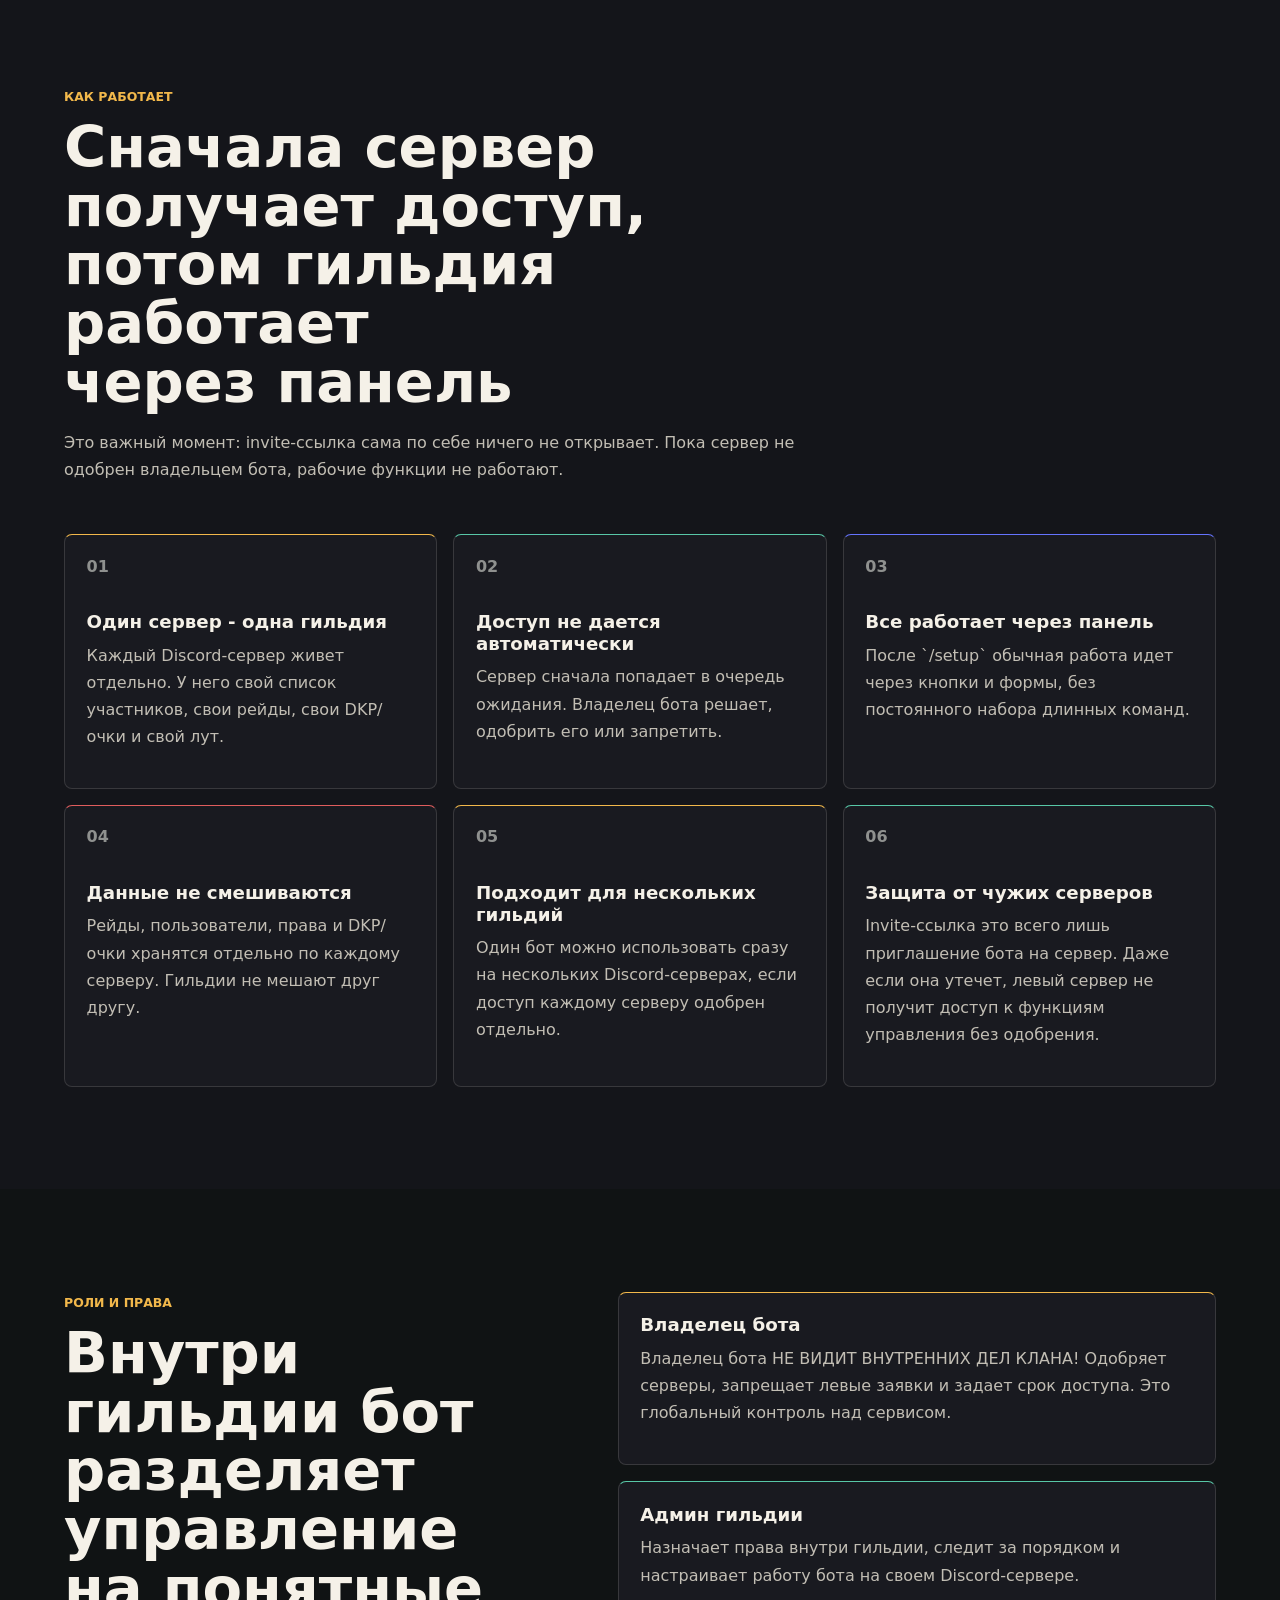
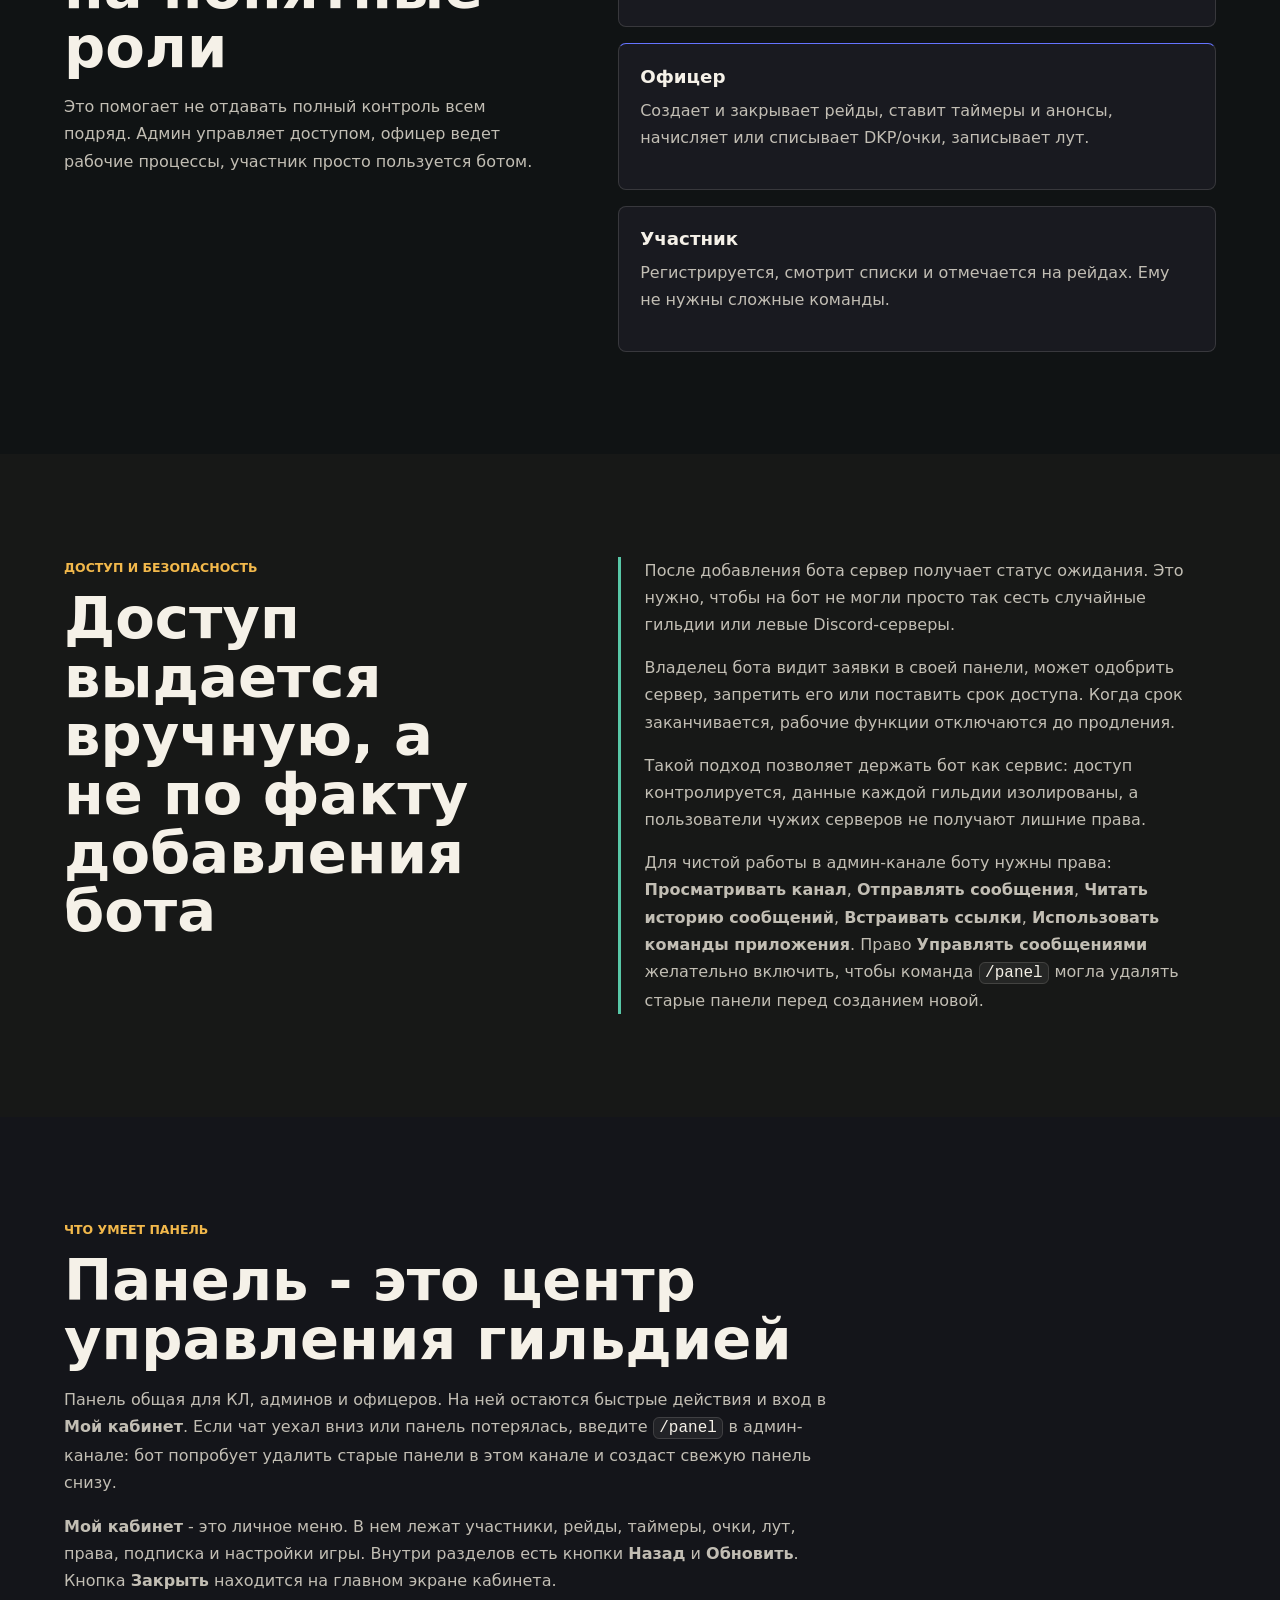
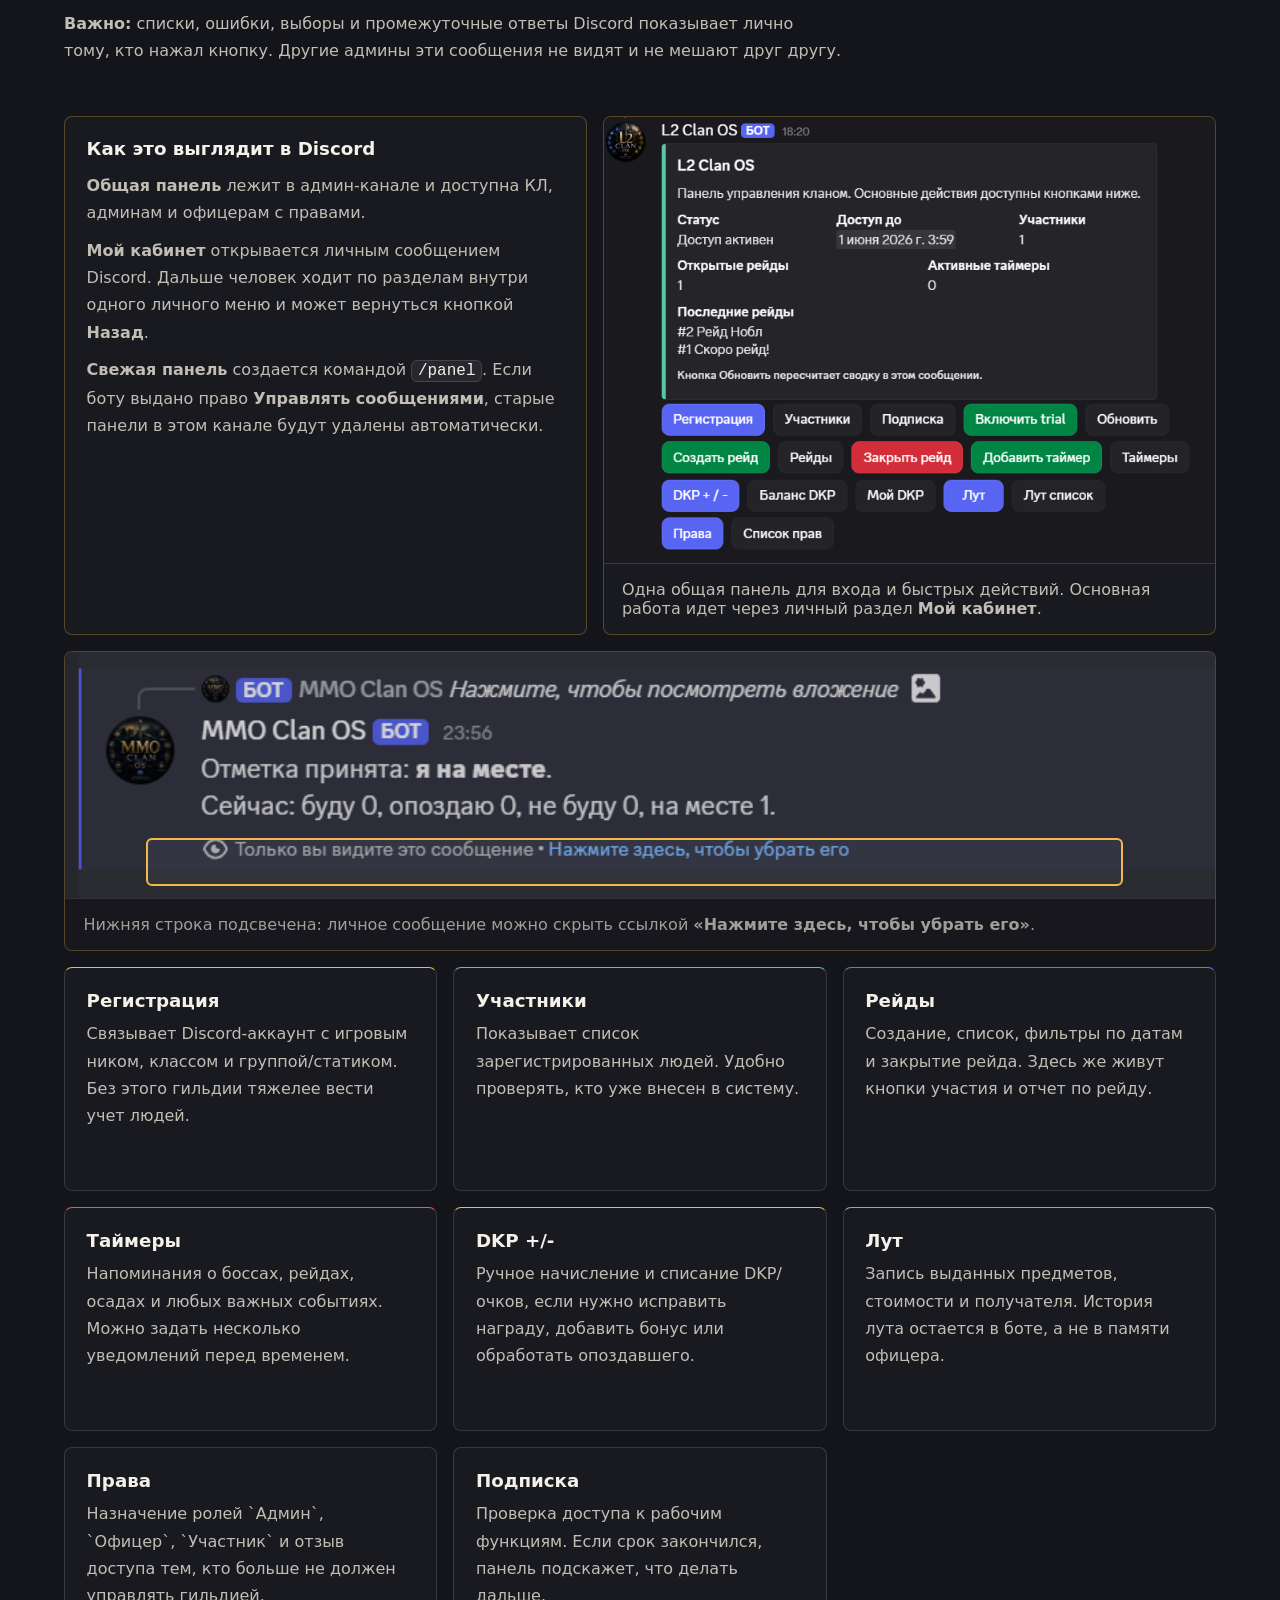
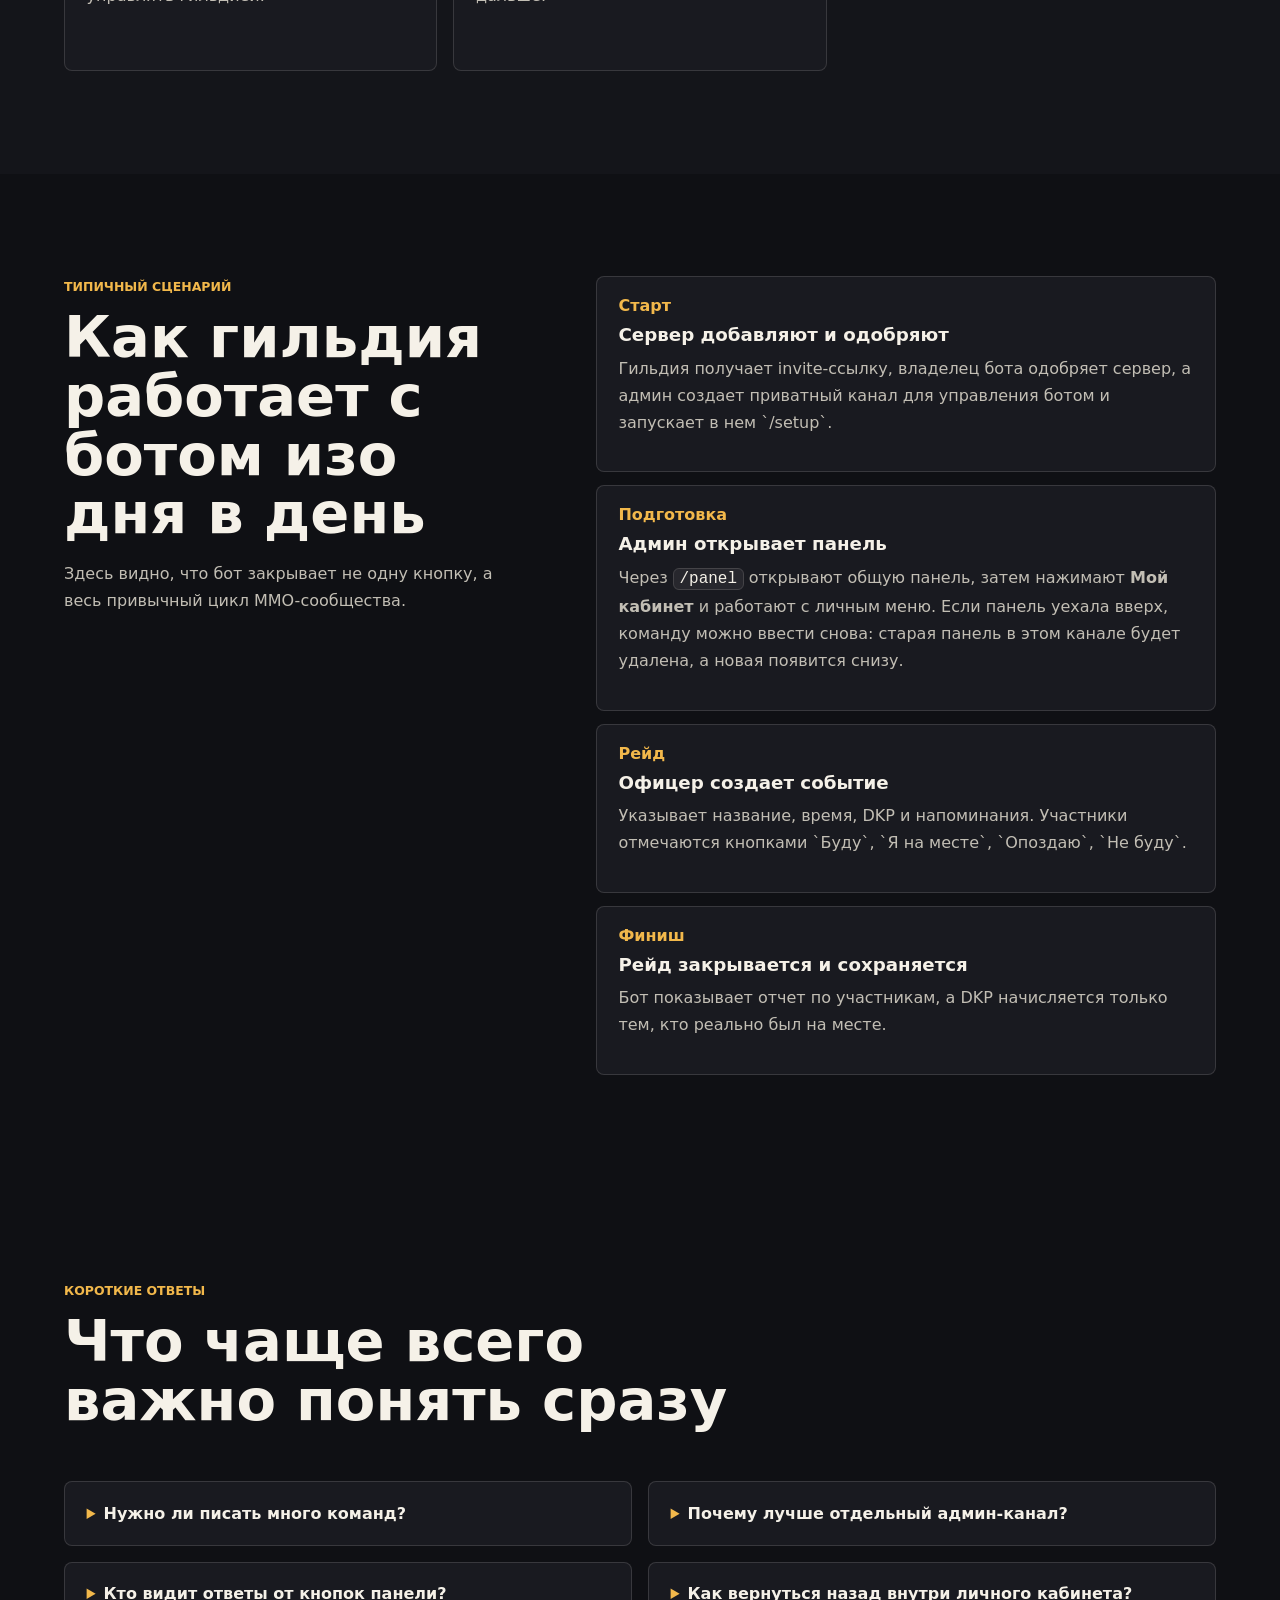
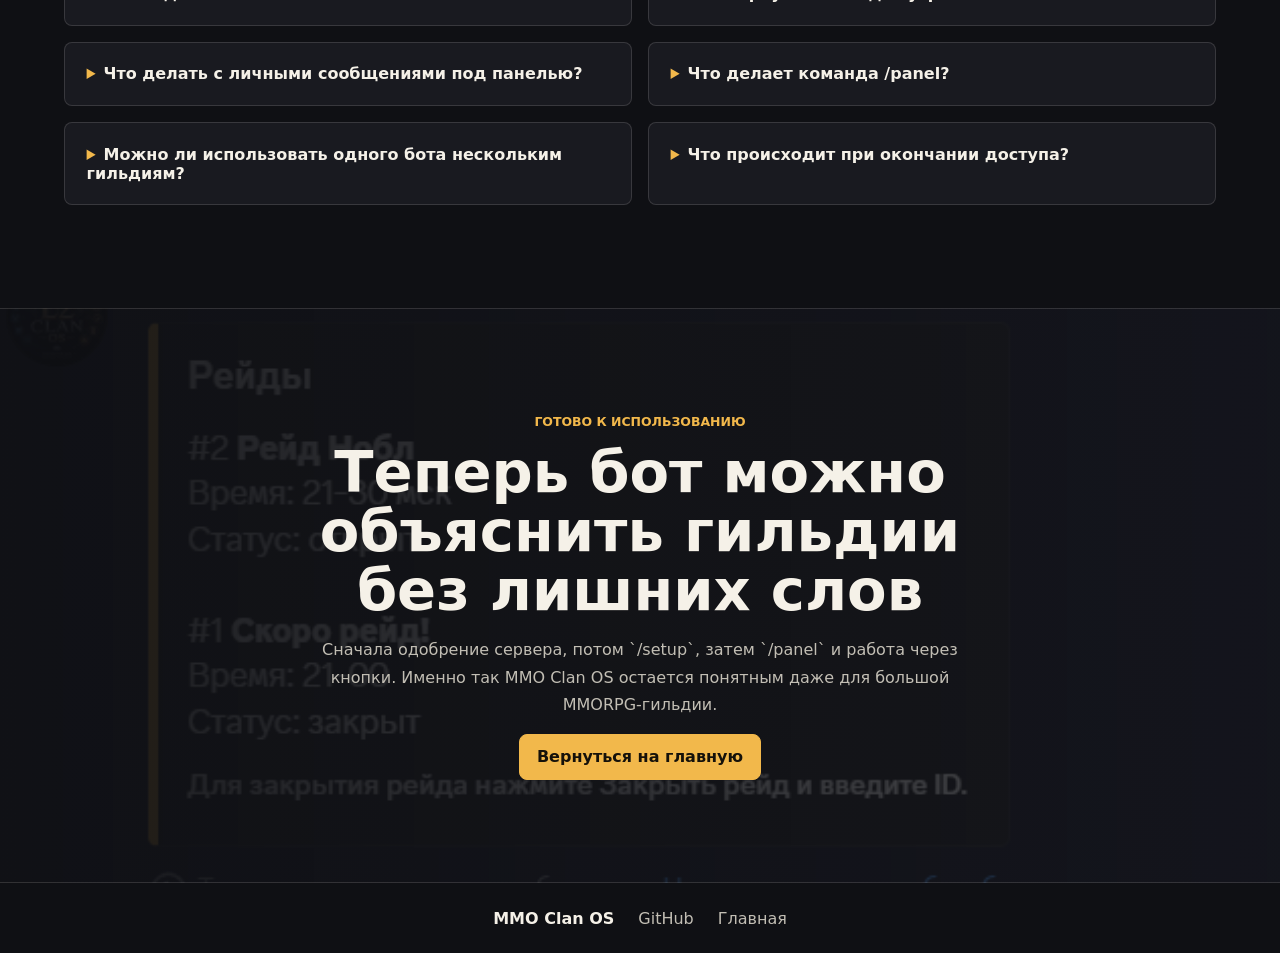
==== commit bb039204: "Уточнить навигацию личного кабинета" ====
--- a/manual.html
+++ b/manual.html
@@ -174,7 +174,7 @@
             <p class="eyebrow">Что умеет панель</p>
             <h2 id="panel-title">Панель - это центр управления гильдией</h2>
             <p>Панель общая для КЛ, админов и офицеров. На ней остаются быстрые действия и вход в <strong>Мой кабинет</strong>. Если чат уехал вниз или панель потерялась, введите <code>/panel</code> в админ-канале: бот попробует удалить старые панели в этом канале и создаст свежую панель снизу.</p>
-            <p><strong>Мой кабинет</strong> - это личное меню. В нем лежат участники, рейды, таймеры, очки, лут, права, подписка и настройки игры. Внутри разделов есть кнопки <strong>Назад</strong>, <strong>Обновить</strong> и <strong>Закрыть</strong>.</p>
+            <p><strong>Мой кабинет</strong> - это личное меню. В нем лежат участники, рейды, таймеры, очки, лут, права, подписка и настройки игры. Внутри разделов есть кнопки <strong>Назад</strong> и <strong>Обновить</strong>. Кнопка <strong>Закрыть</strong> находится на главном экране кабинета.</p>
             <p><strong>Важно:</strong> списки, ошибки, выборы и промежуточные ответы Discord показывает лично тому, кто нажал кнопку. Другие админы эти сообщения не видят и не мешают друг другу.</p>
           </div>
           <div class="panel-note">
@@ -285,7 +285,7 @@
             </details>
             <details>
               <summary>Как вернуться назад внутри личного кабинета?</summary>
-              <p>В разделах личного кабинета есть кнопка <strong>Назад</strong>. Она возвращает в главный экран <strong>Мой кабинет</strong>. Кнопка <strong>Обновить</strong> пересчитывает текущий раздел, а <strong>Закрыть</strong> убирает кнопки кабинета.</p>
+              <p>В разделах личного кабинета есть кнопка <strong>Назад</strong>. Она возвращает в главный экран <strong>Мой кабинет</strong>. Кнопка <strong>Обновить</strong> пересчитывает текущий раздел. Закрыть кабинет можно с главного экрана кабинета.</p>
             </details>
             <details>
               <summary>Что делать с личными сообщениями под панелью?</summary>
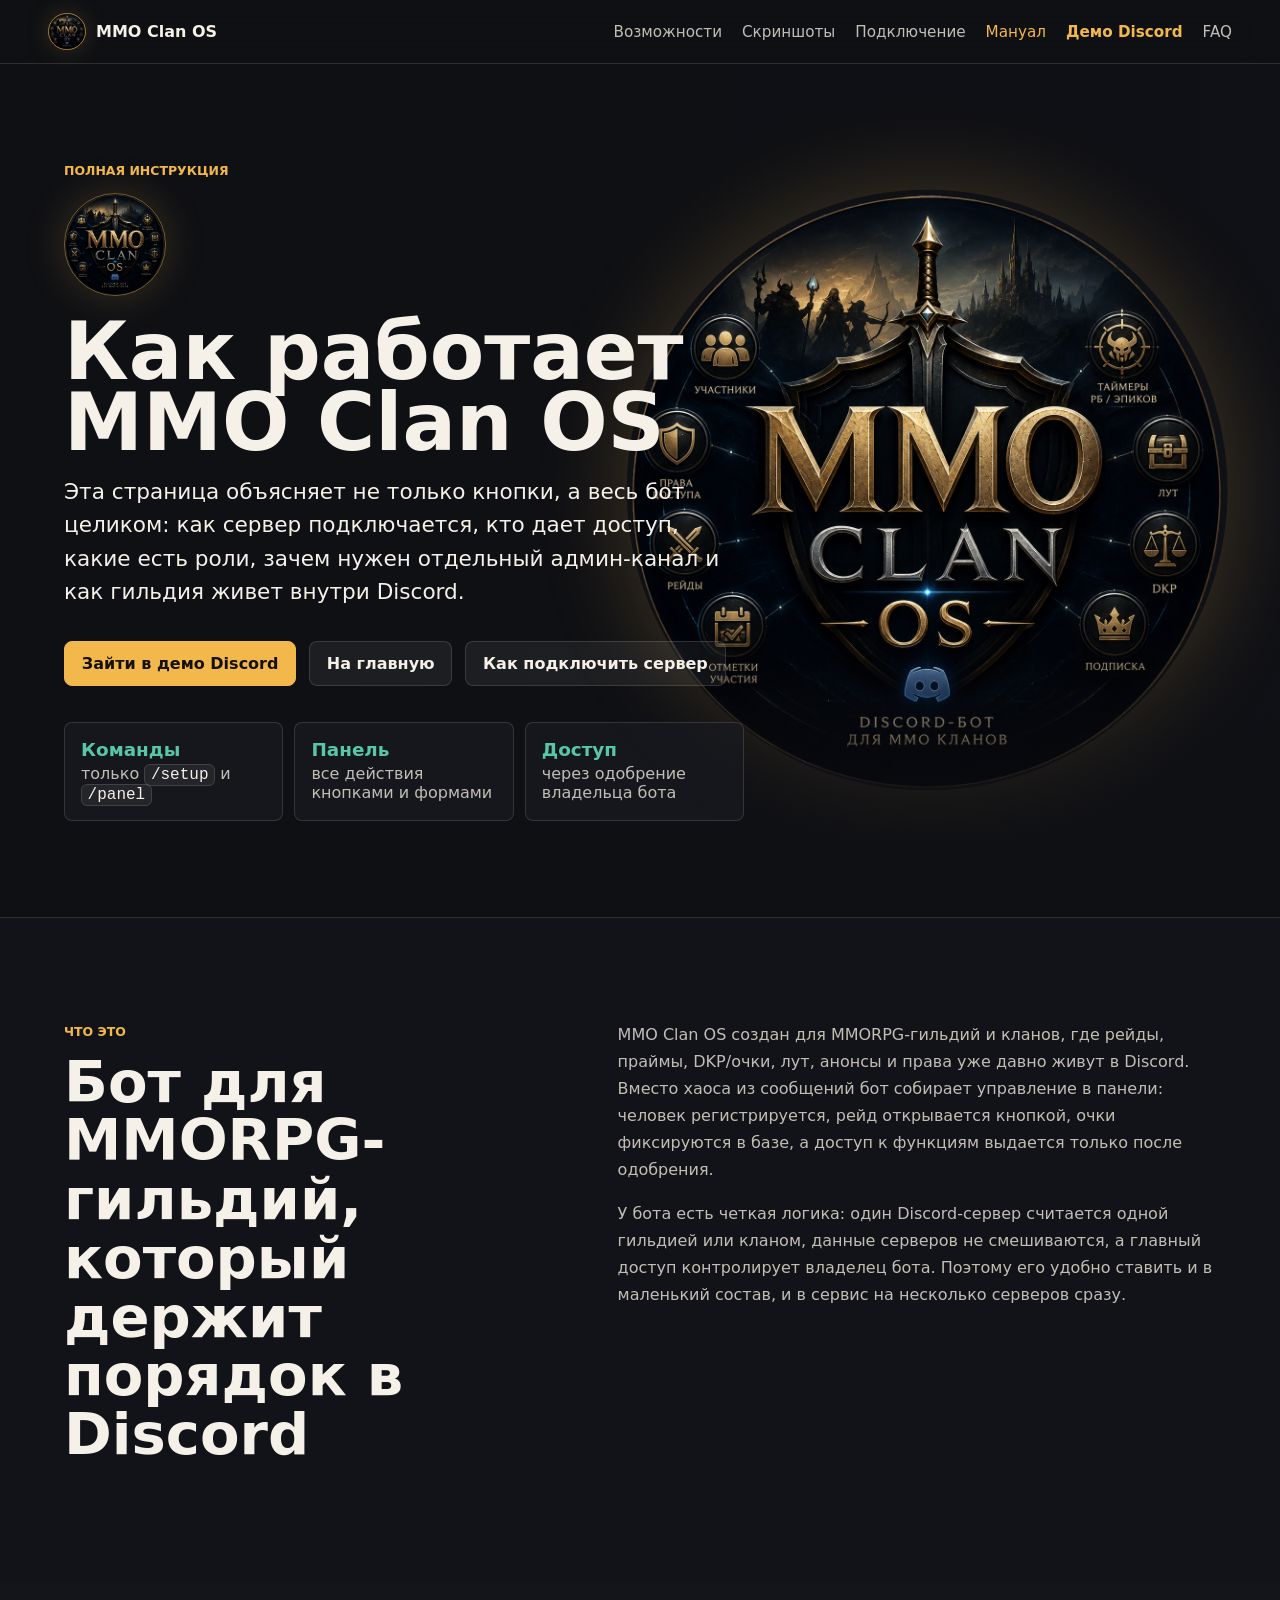
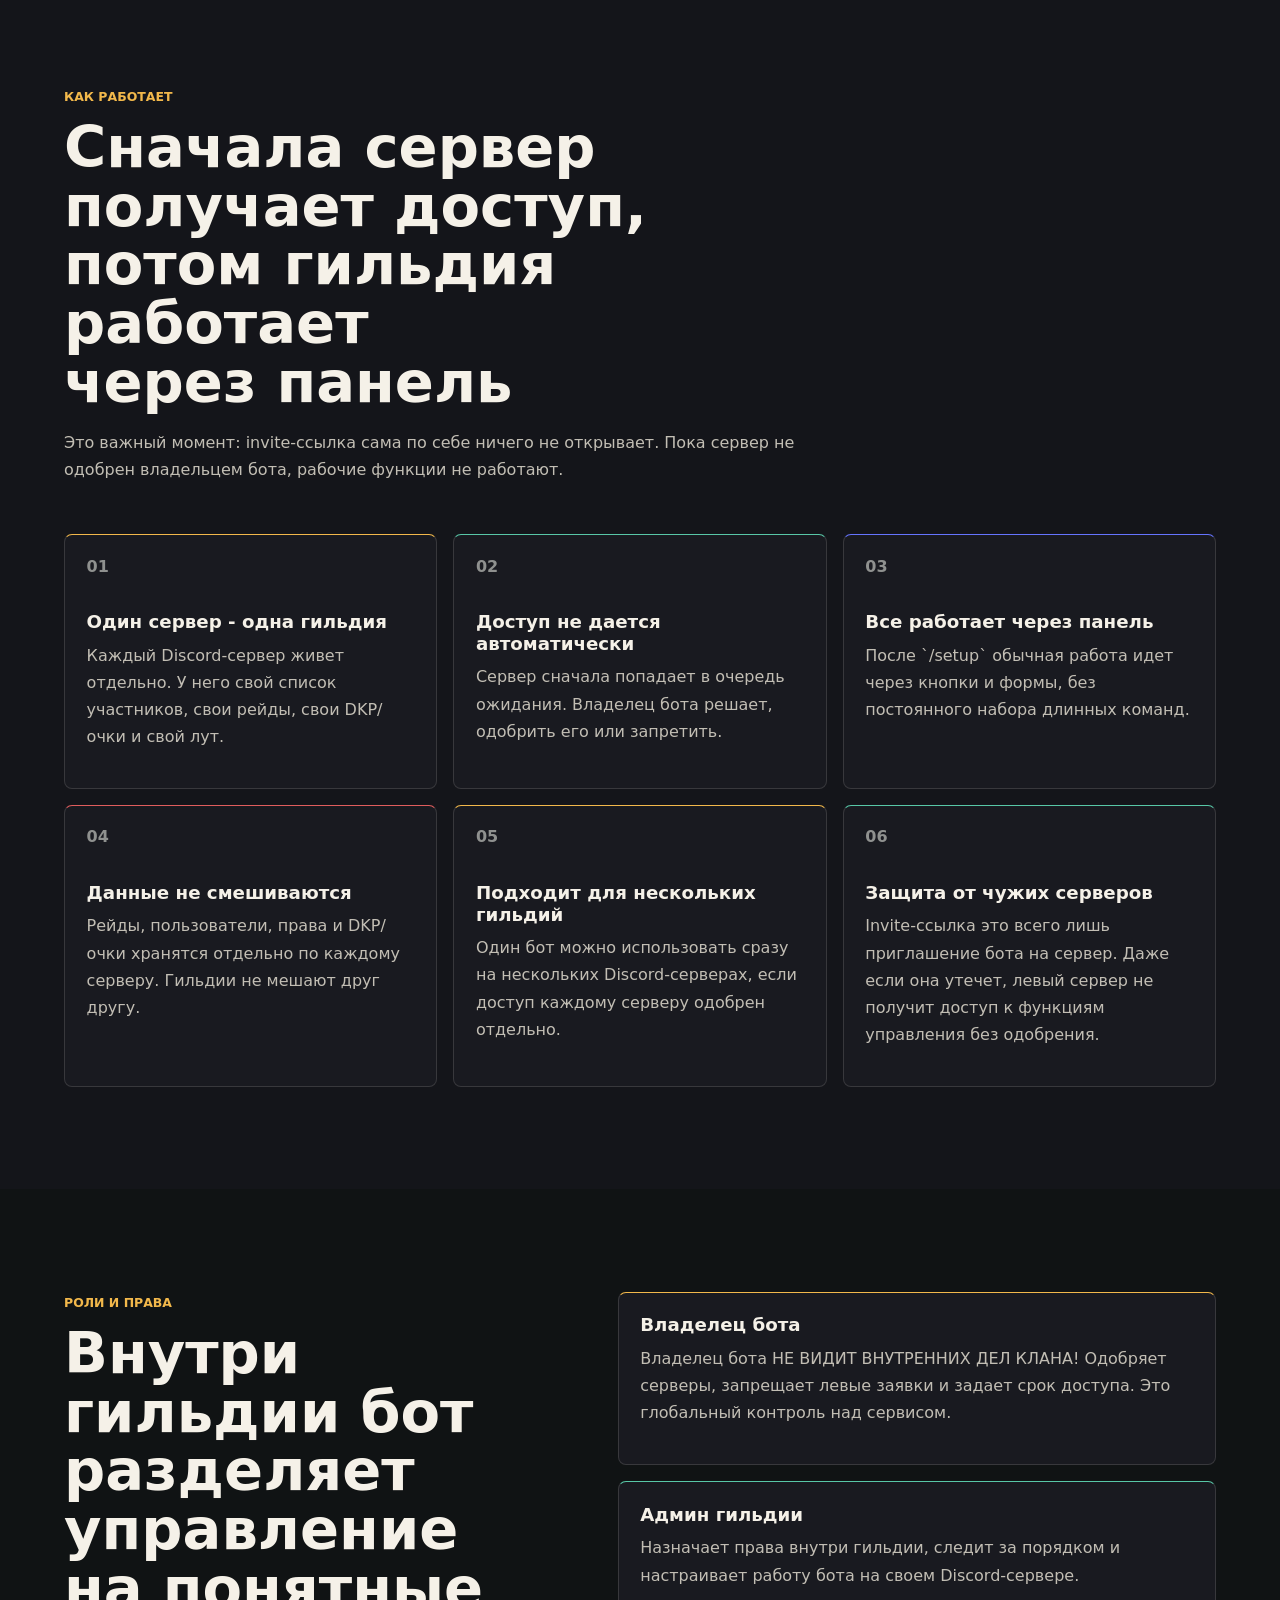
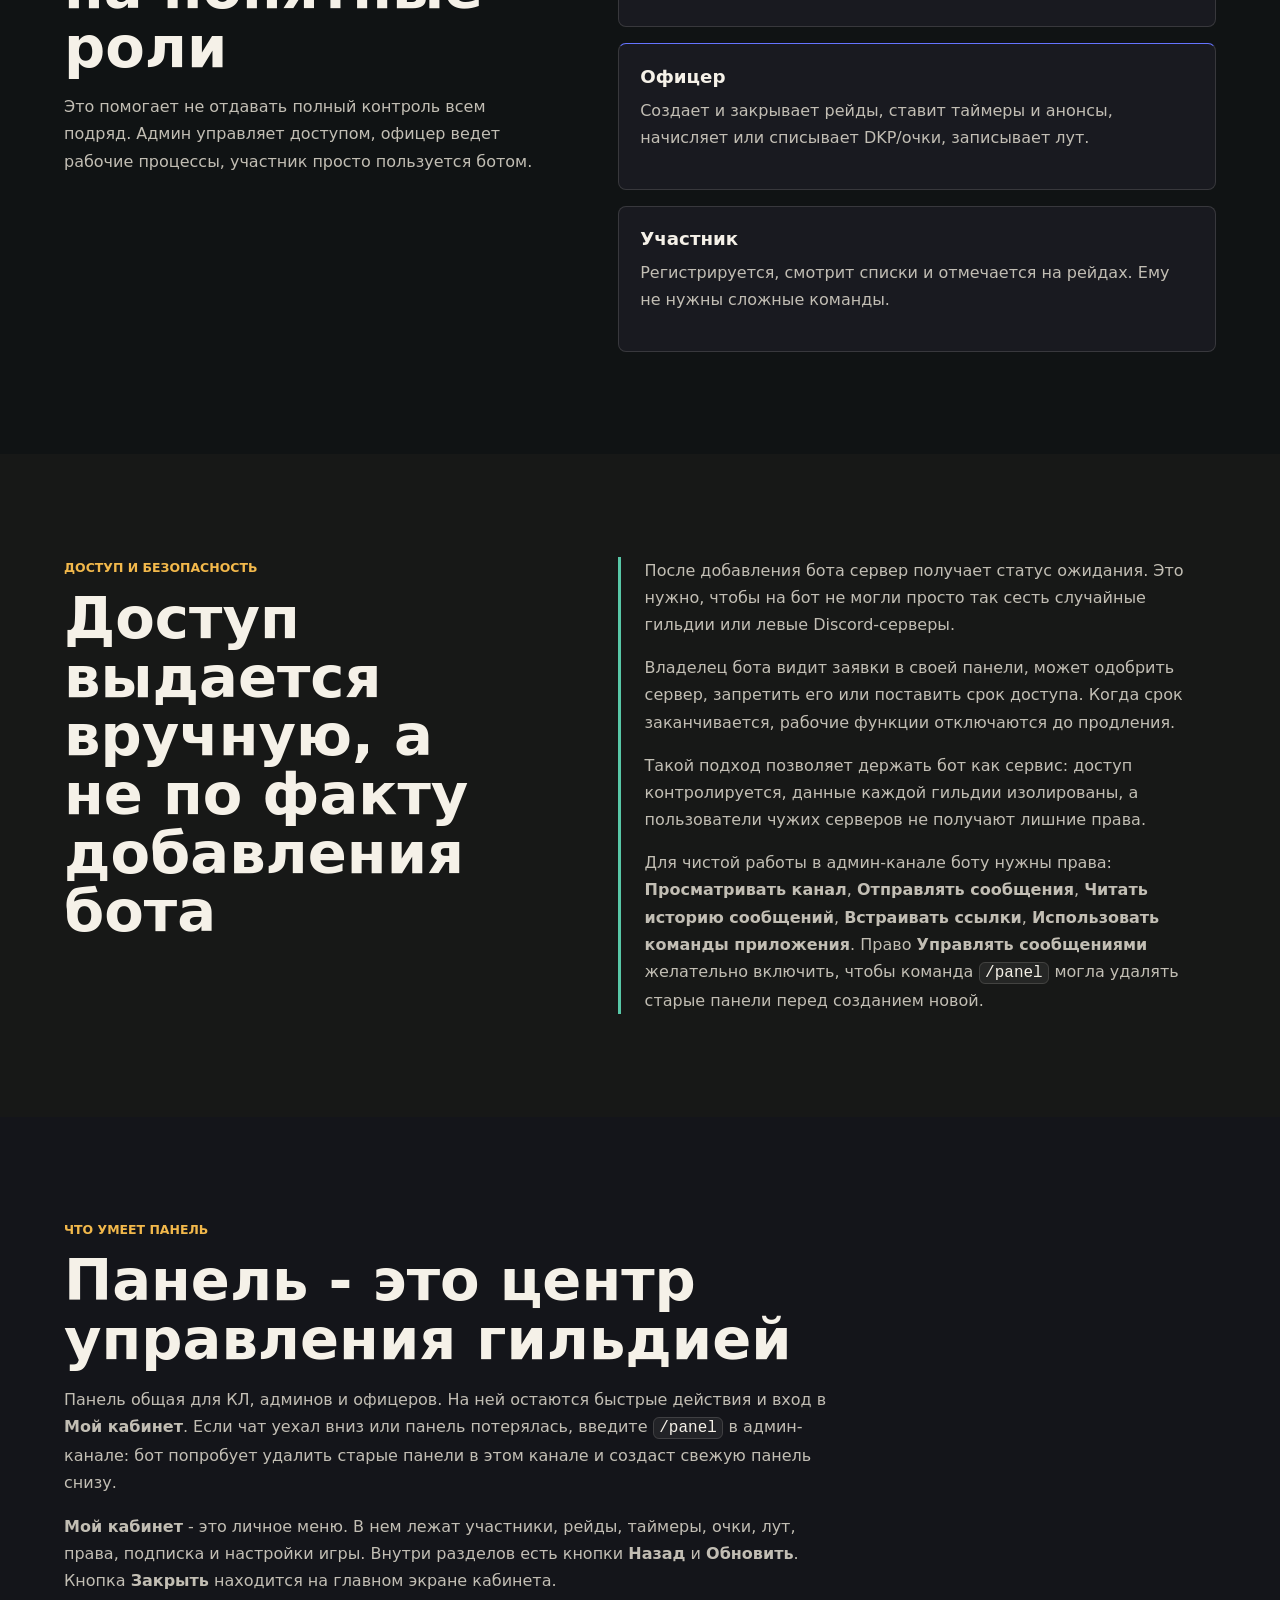
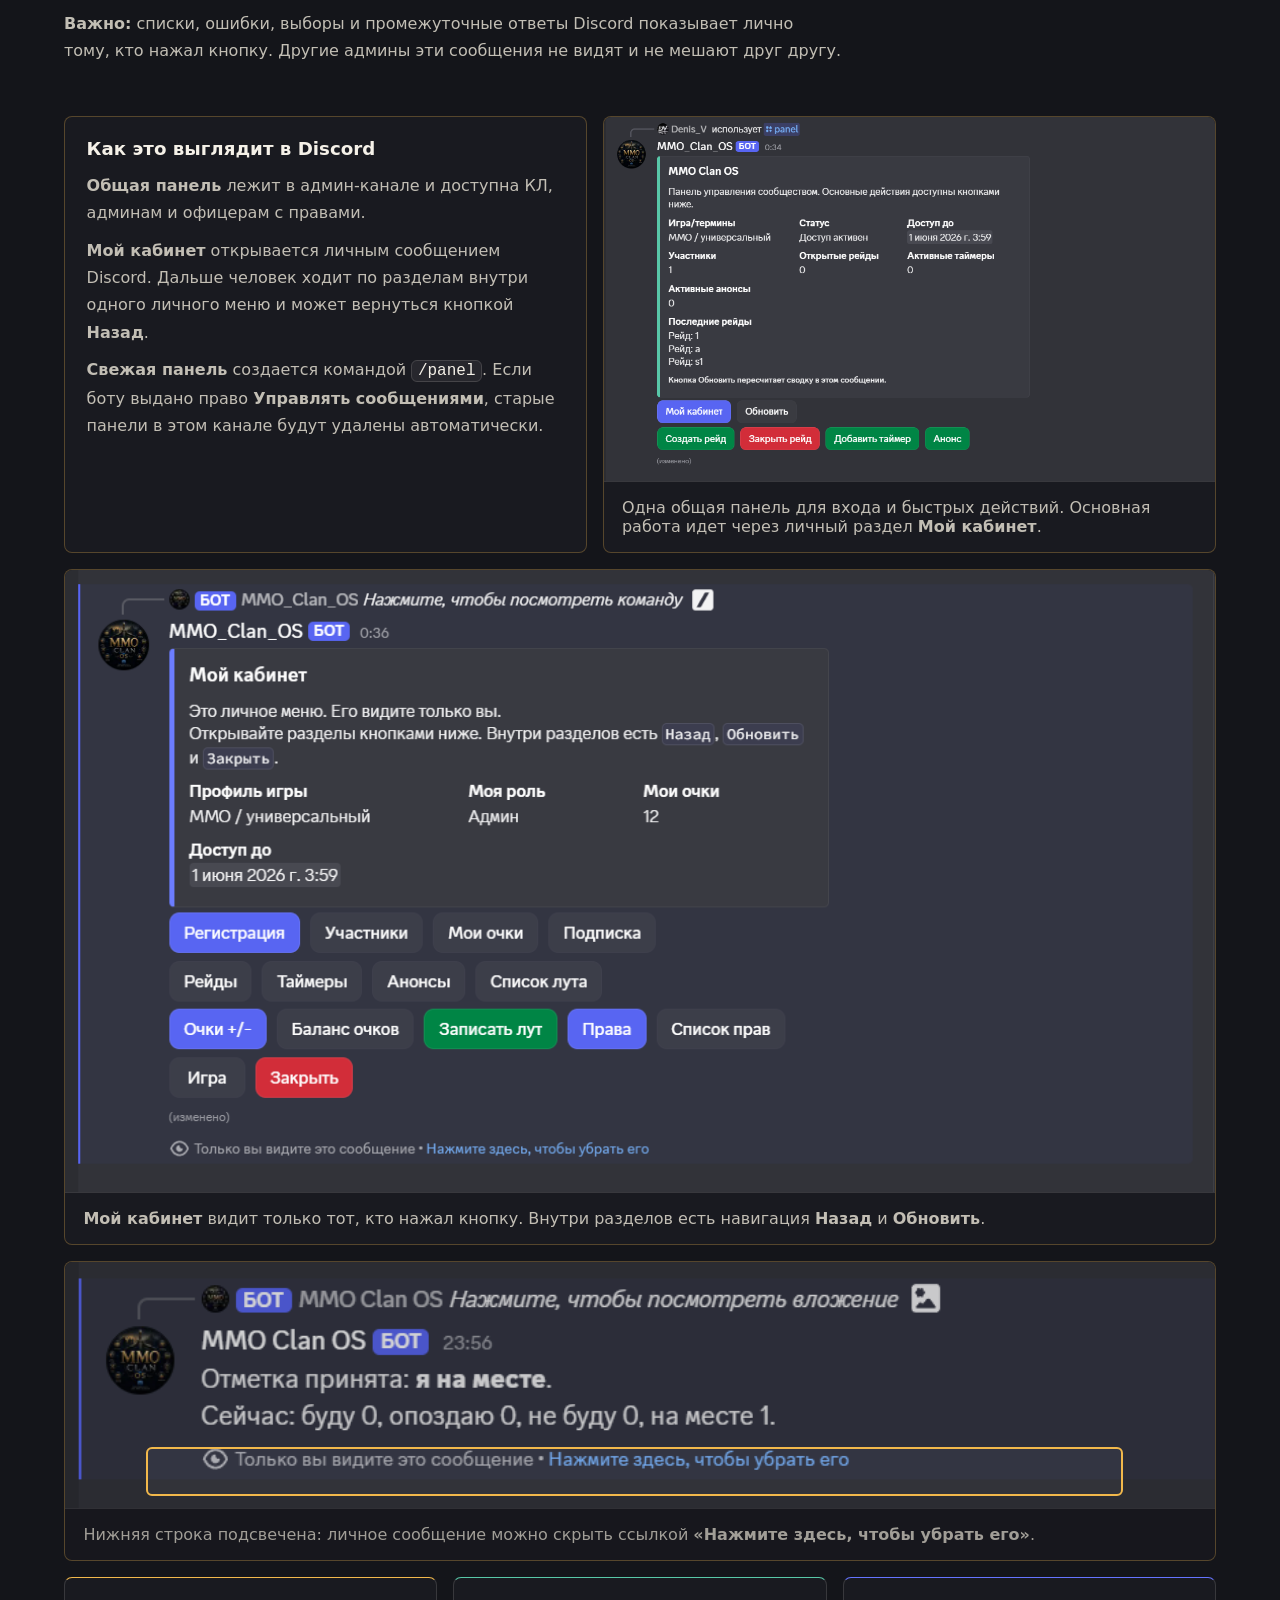
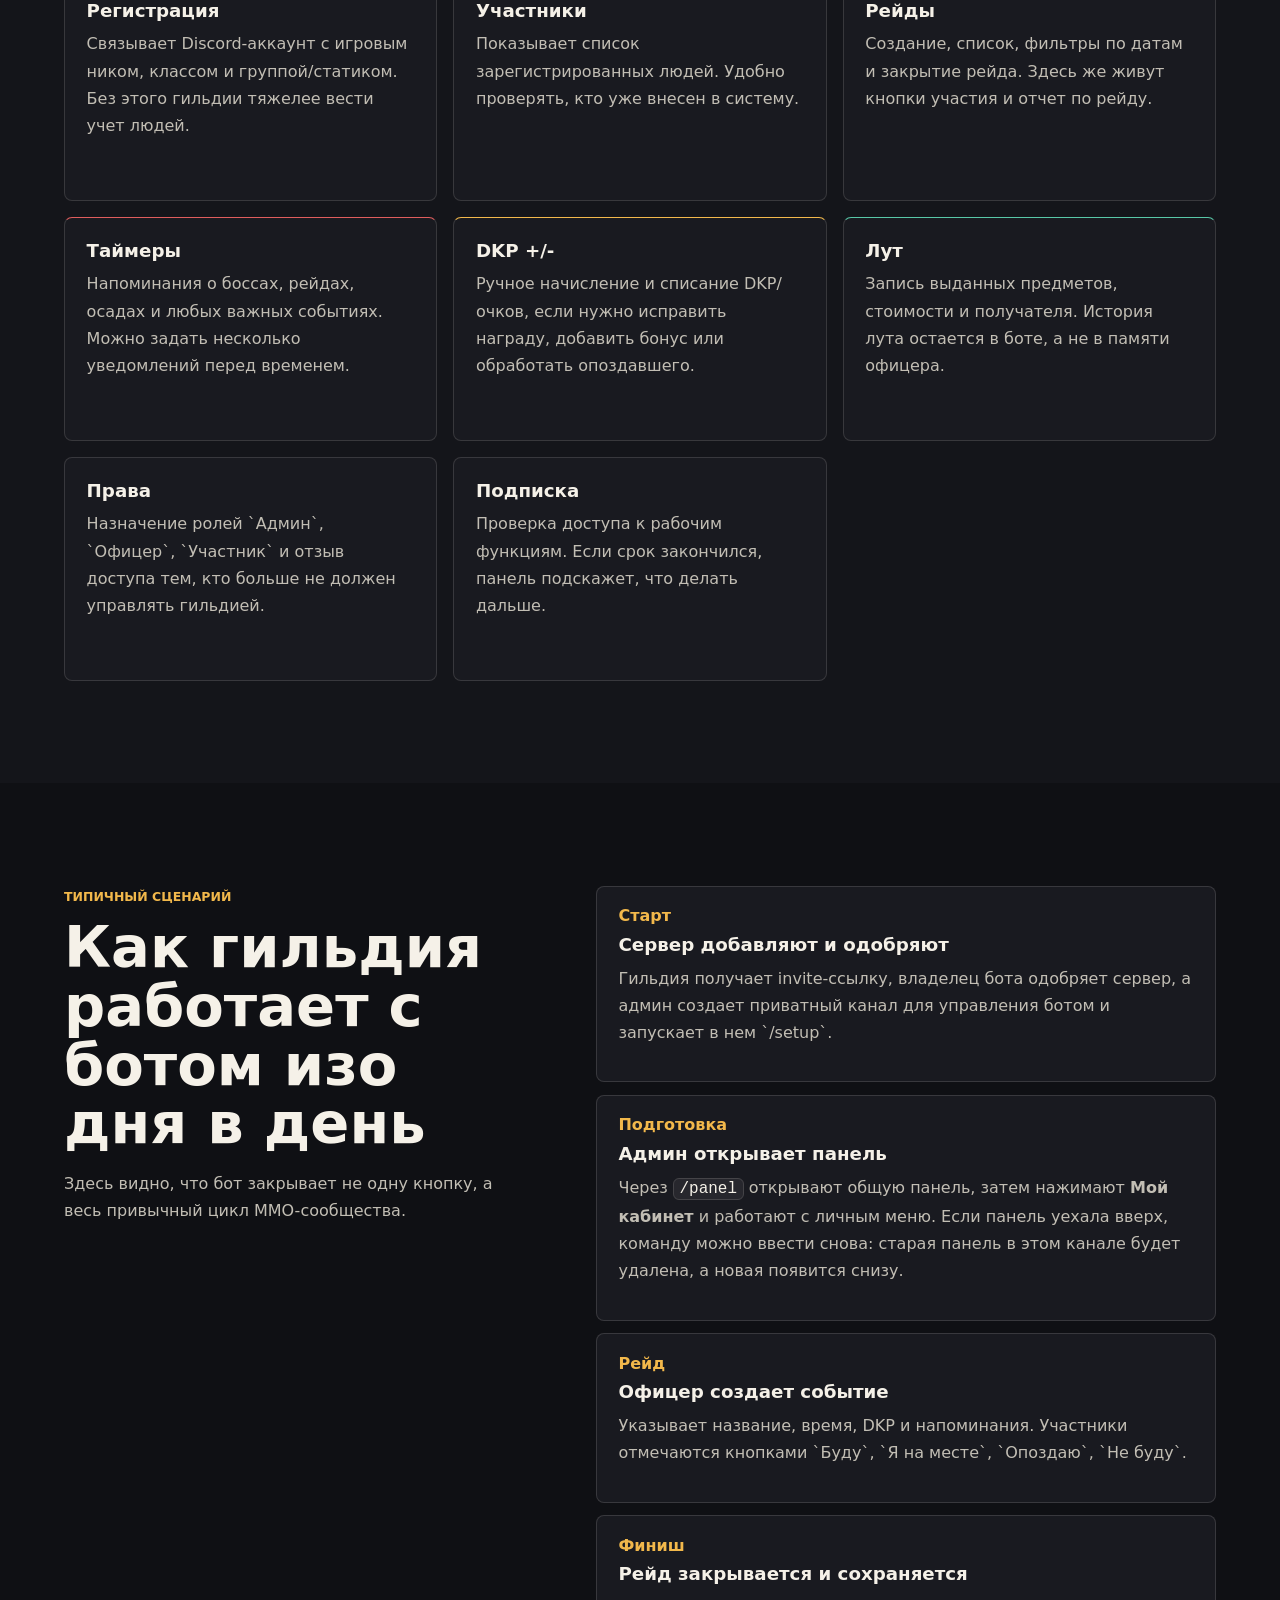
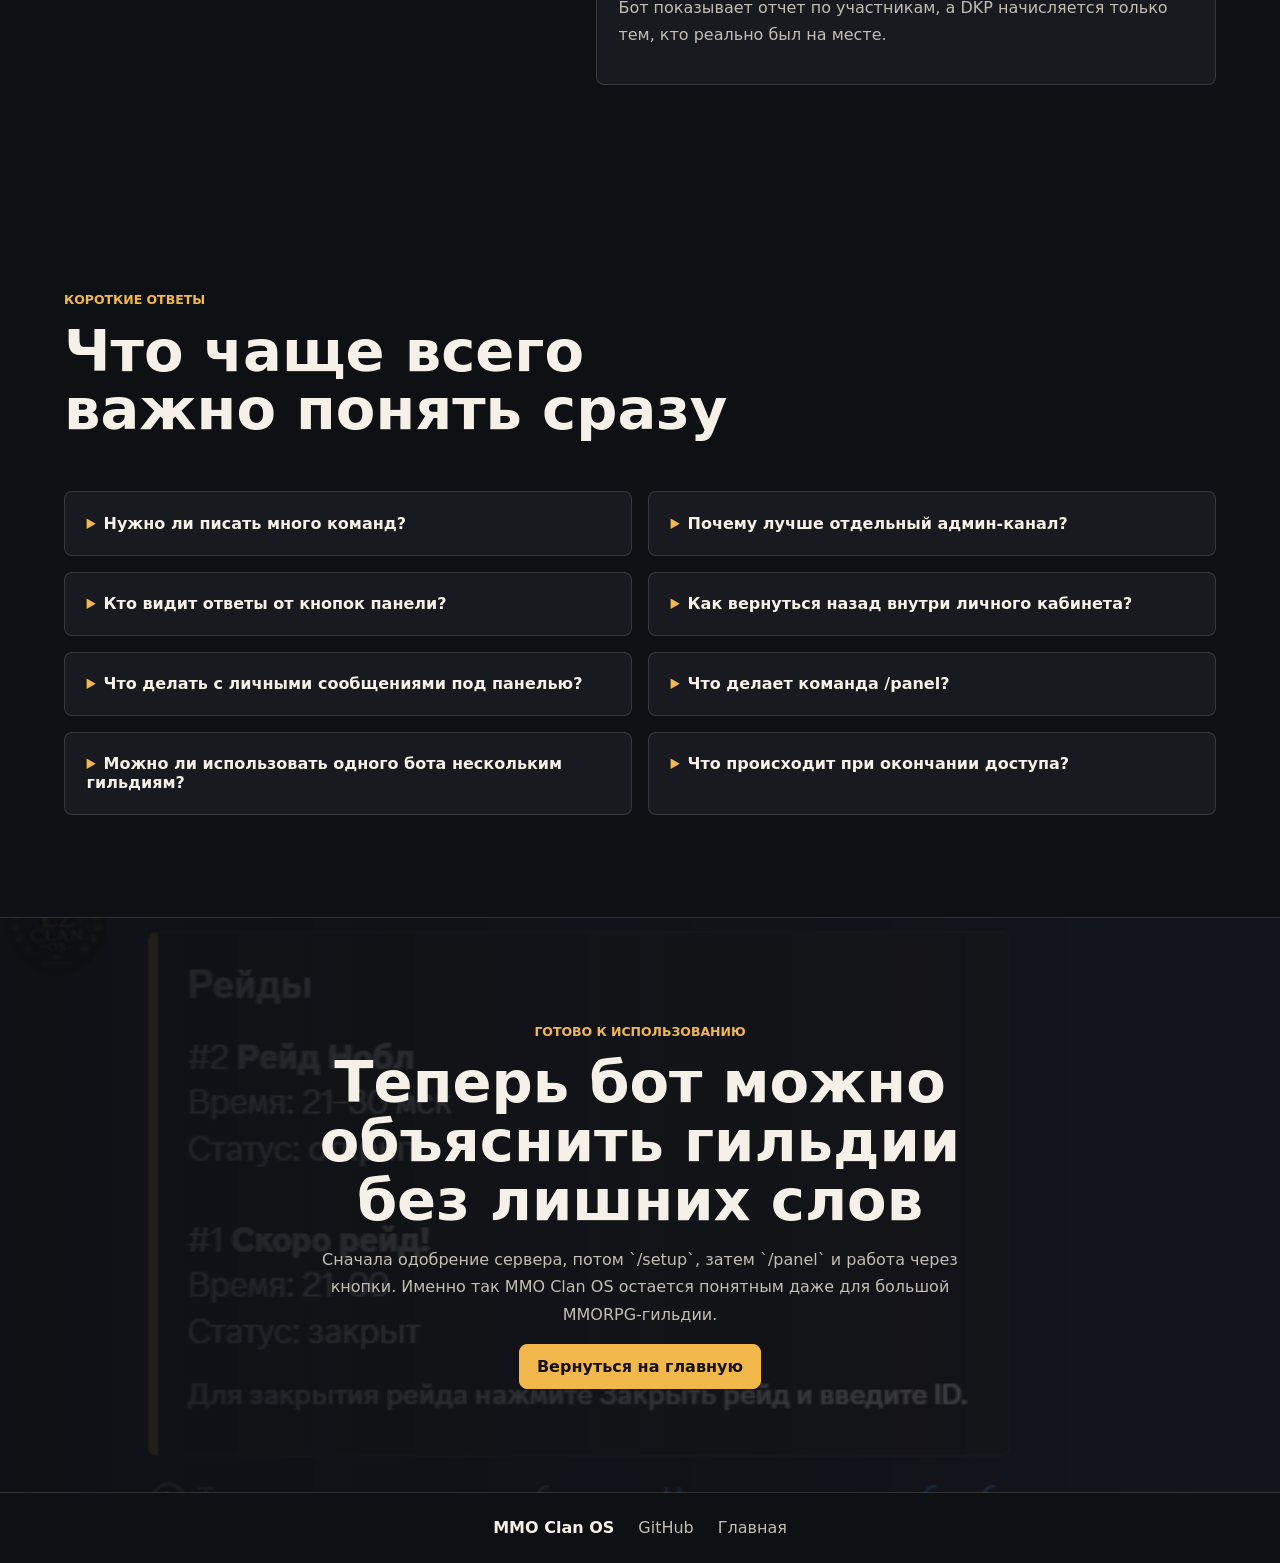
==== commit ac4c4d61: "Обновить скриншоты и круглый логотип" ====
--- a/manual.html
+++ b/manual.html
@@ -188,6 +188,10 @@
               <img src="./assets/screenshots/clan-panel.png" alt="Общая панель MMO Clan OS в админ-канале Discord" loading="lazy">
               <figcaption>Одна общая панель для входа и быстрых действий. Основная работа идет через личный раздел <strong>Мой кабинет</strong>.</figcaption>
             </figure>
+            <figure class="wide-shot">
+              <img src="./assets/screenshots/personal-cabinet.png" alt="Личный кабинет MMO Clan OS в Discord" loading="lazy">
+              <figcaption><strong>Мой кабинет</strong> видит только тот, кто нажал кнопку. Внутри разделов есть навигация <strong>Назад</strong> и <strong>Обновить</strong>.</figcaption>
+            </figure>
             <figure class="wide-shot ephemeral-shot">
               <div class="shot-highlight">
                 <img src="./assets/screenshots/personal-ephemeral-message.png" alt="Личный ответ Discord со ссылкой Нажмите здесь, чтобы убрать его" loading="lazy">
--- a/assets/site.css
+++ b/assets/site.css
@@ -155,9 +155,21 @@
   inset: 0;
   background:
     linear-gradient(90deg, rgba(15, 16, 20, 0.97) 0%, rgba(15, 16, 20, 0.82) 42%, rgba(15, 16, 20, 0.25) 100%),
-    url("./icon.png") center right / min(620px, 46vw) auto no-repeat,
     #101116;
   transform: scale(1.02);
+}
+
+.hero-media::before {
+  content: "";
+  position: absolute;
+  top: 50%;
+  right: clamp(1rem, 5vw, 5rem);
+  width: min(620px, 46vw);
+  aspect-ratio: 1;
+  border-radius: 50%;
+  background: url("./icon.png") center / cover no-repeat;
+  box-shadow: 0 0 90px rgba(242, 184, 75, 0.22);
+  transform: translateY(-50%);
 }
 
 .hero-overlay {
@@ -883,9 +895,16 @@
   .hero-media {
     background:
       linear-gradient(180deg, rgba(15, 16, 20, 0.9), rgba(15, 16, 20, 0.72)),
-      url("./icon.png") center bottom / min(620px, 74vw) auto no-repeat,
       #101116;
     opacity: 0.92;
+  }
+
+  .hero-media::before {
+    top: auto;
+    right: 50%;
+    bottom: -6rem;
+    width: min(620px, 74vw);
+    transform: translateX(50%);
   }
 
   .intro-grid,
@@ -942,8 +961,12 @@
   .hero-media {
     background:
       linear-gradient(180deg, rgba(15, 16, 20, 0.98), rgba(15, 16, 20, 0.9)),
-      url("./icon.png") center bottom / min(520px, 92vw) auto no-repeat,
       #101116;
+  }
+
+  .hero-media::before {
+    bottom: -3rem;
+    width: min(520px, 92vw);
   }
 
   .hero-stats {
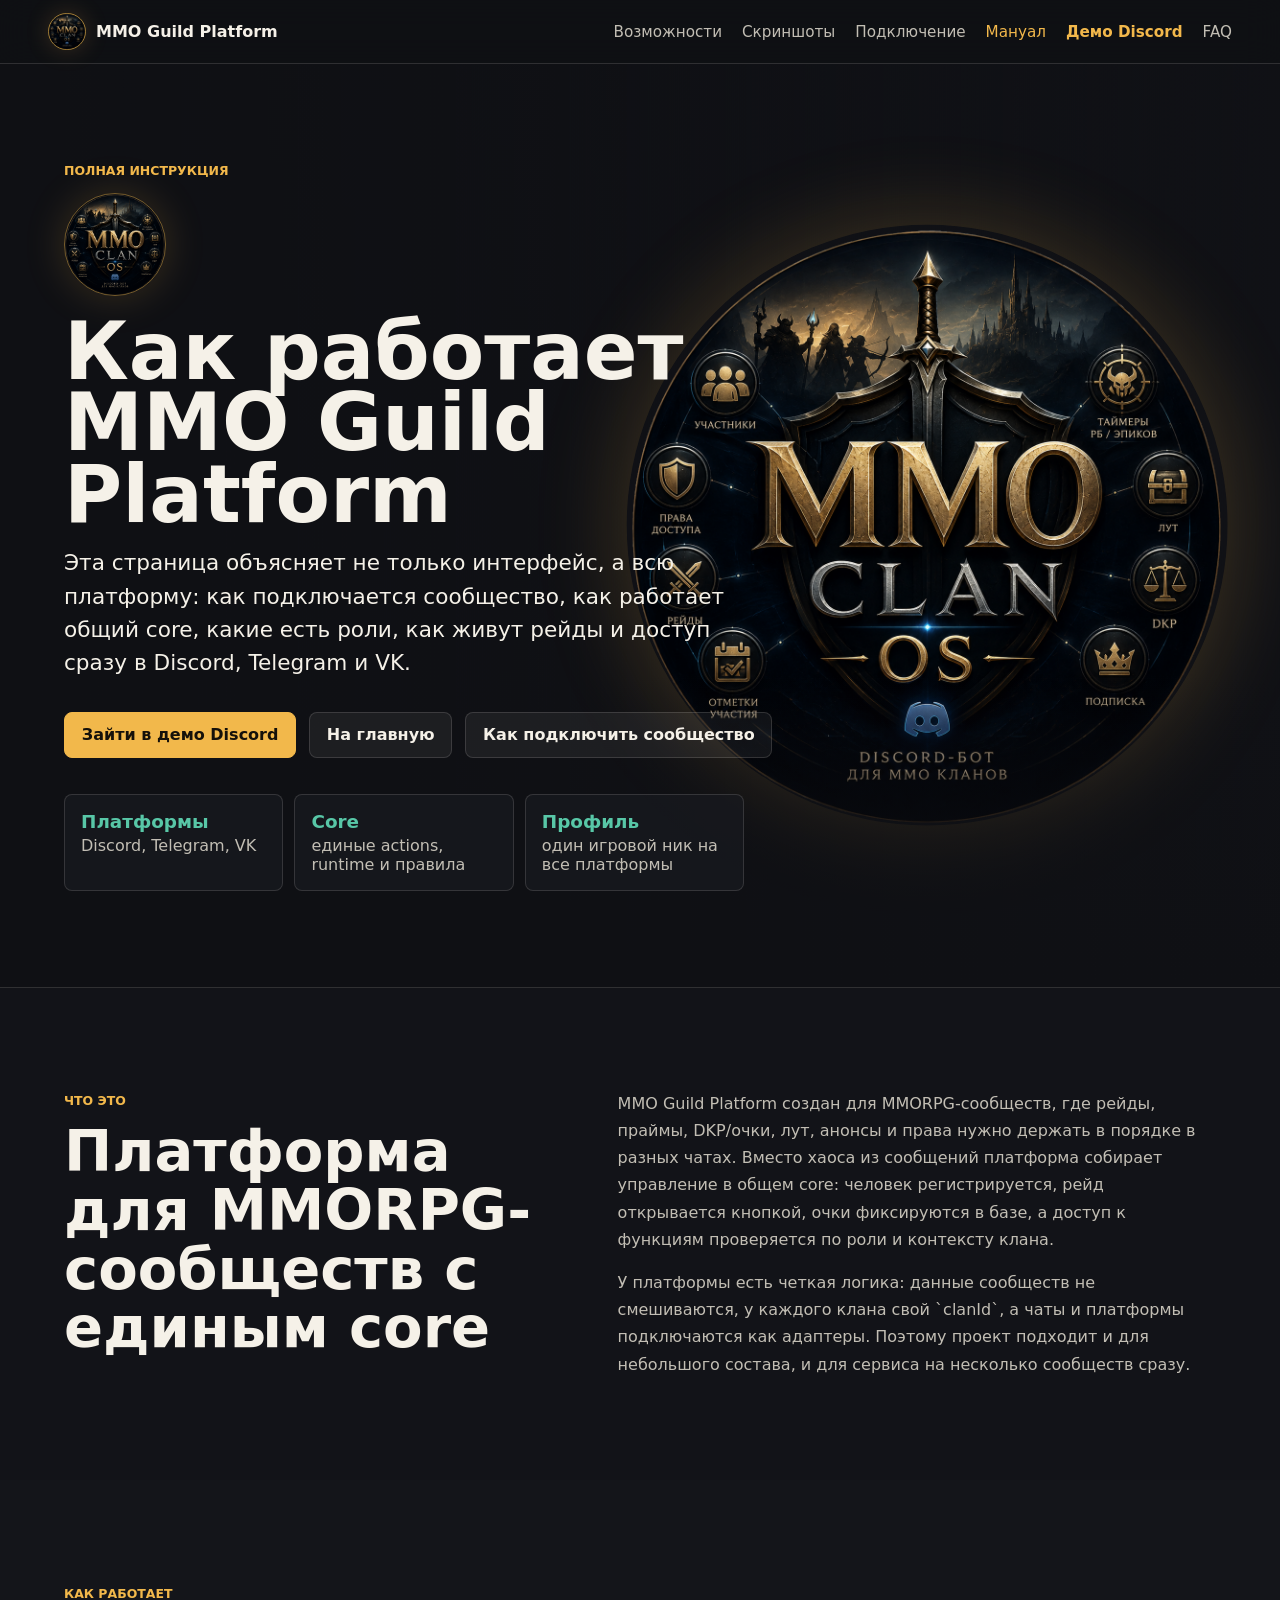
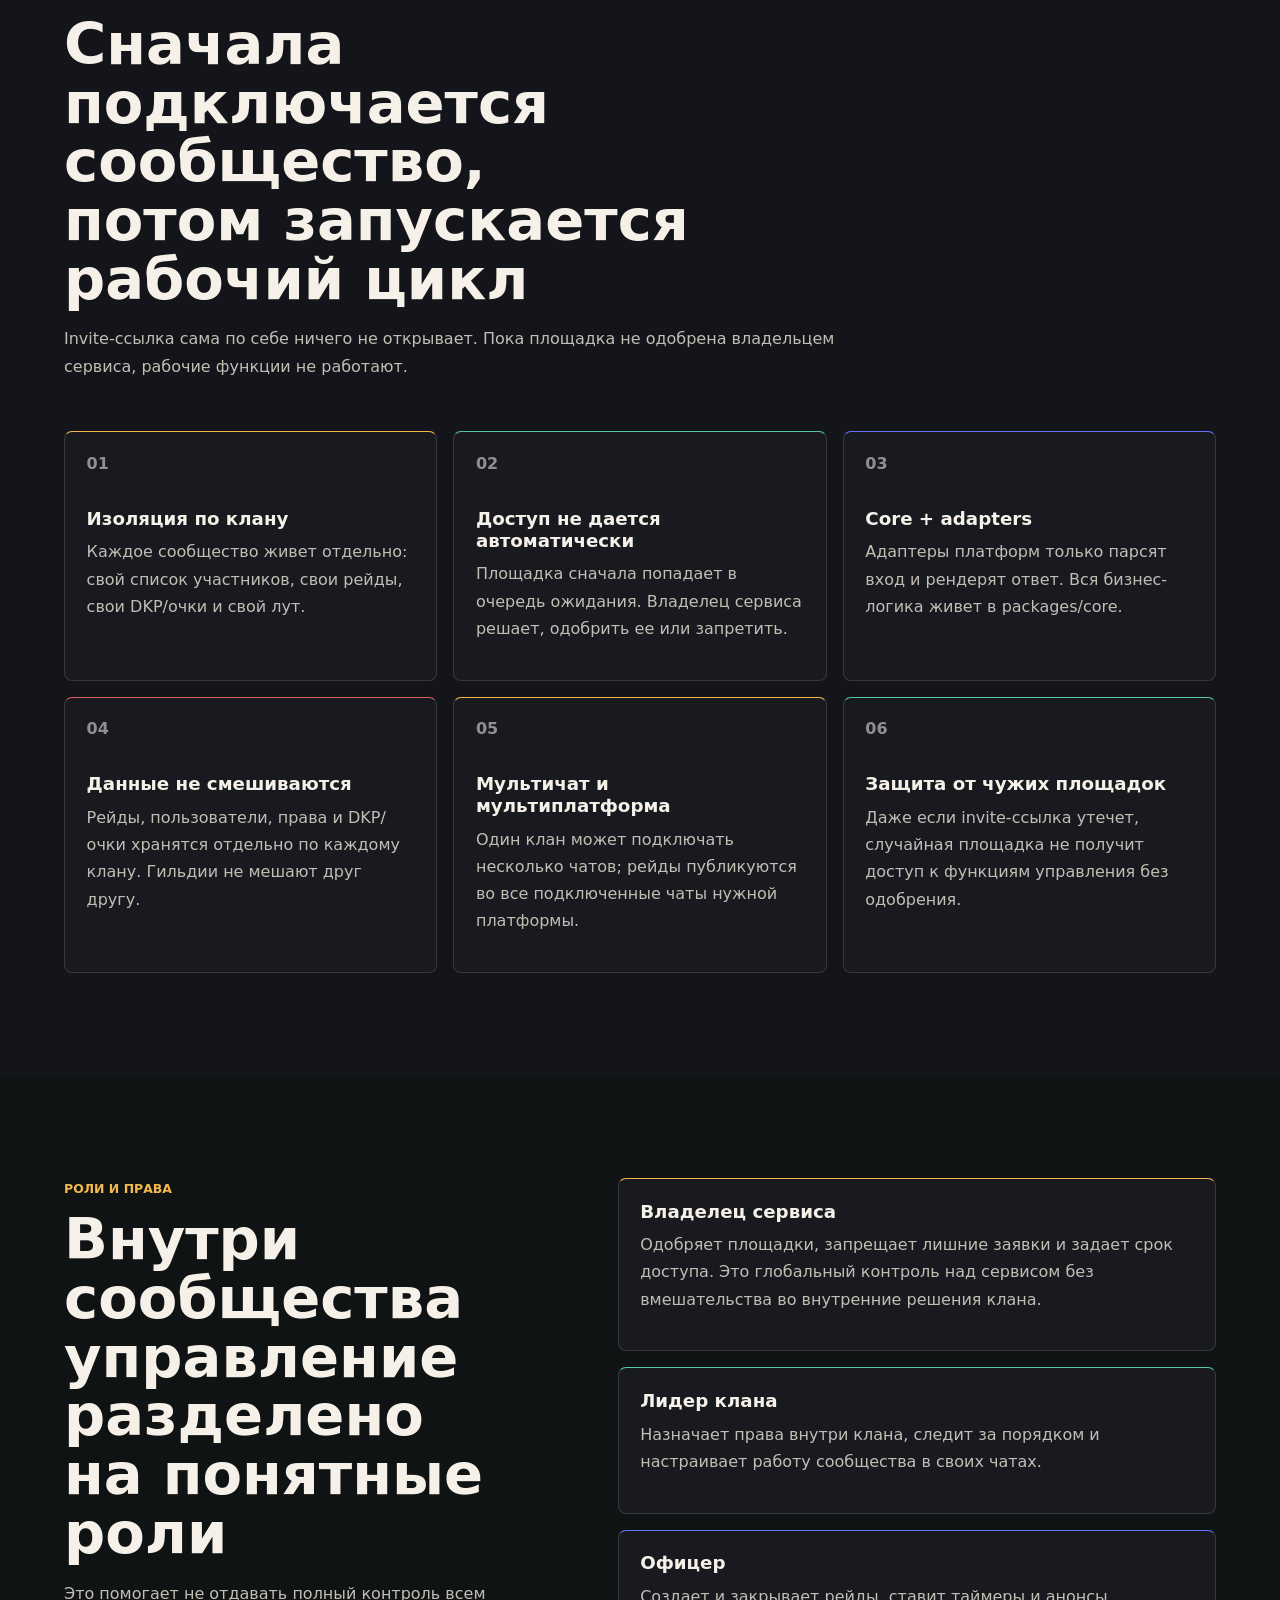
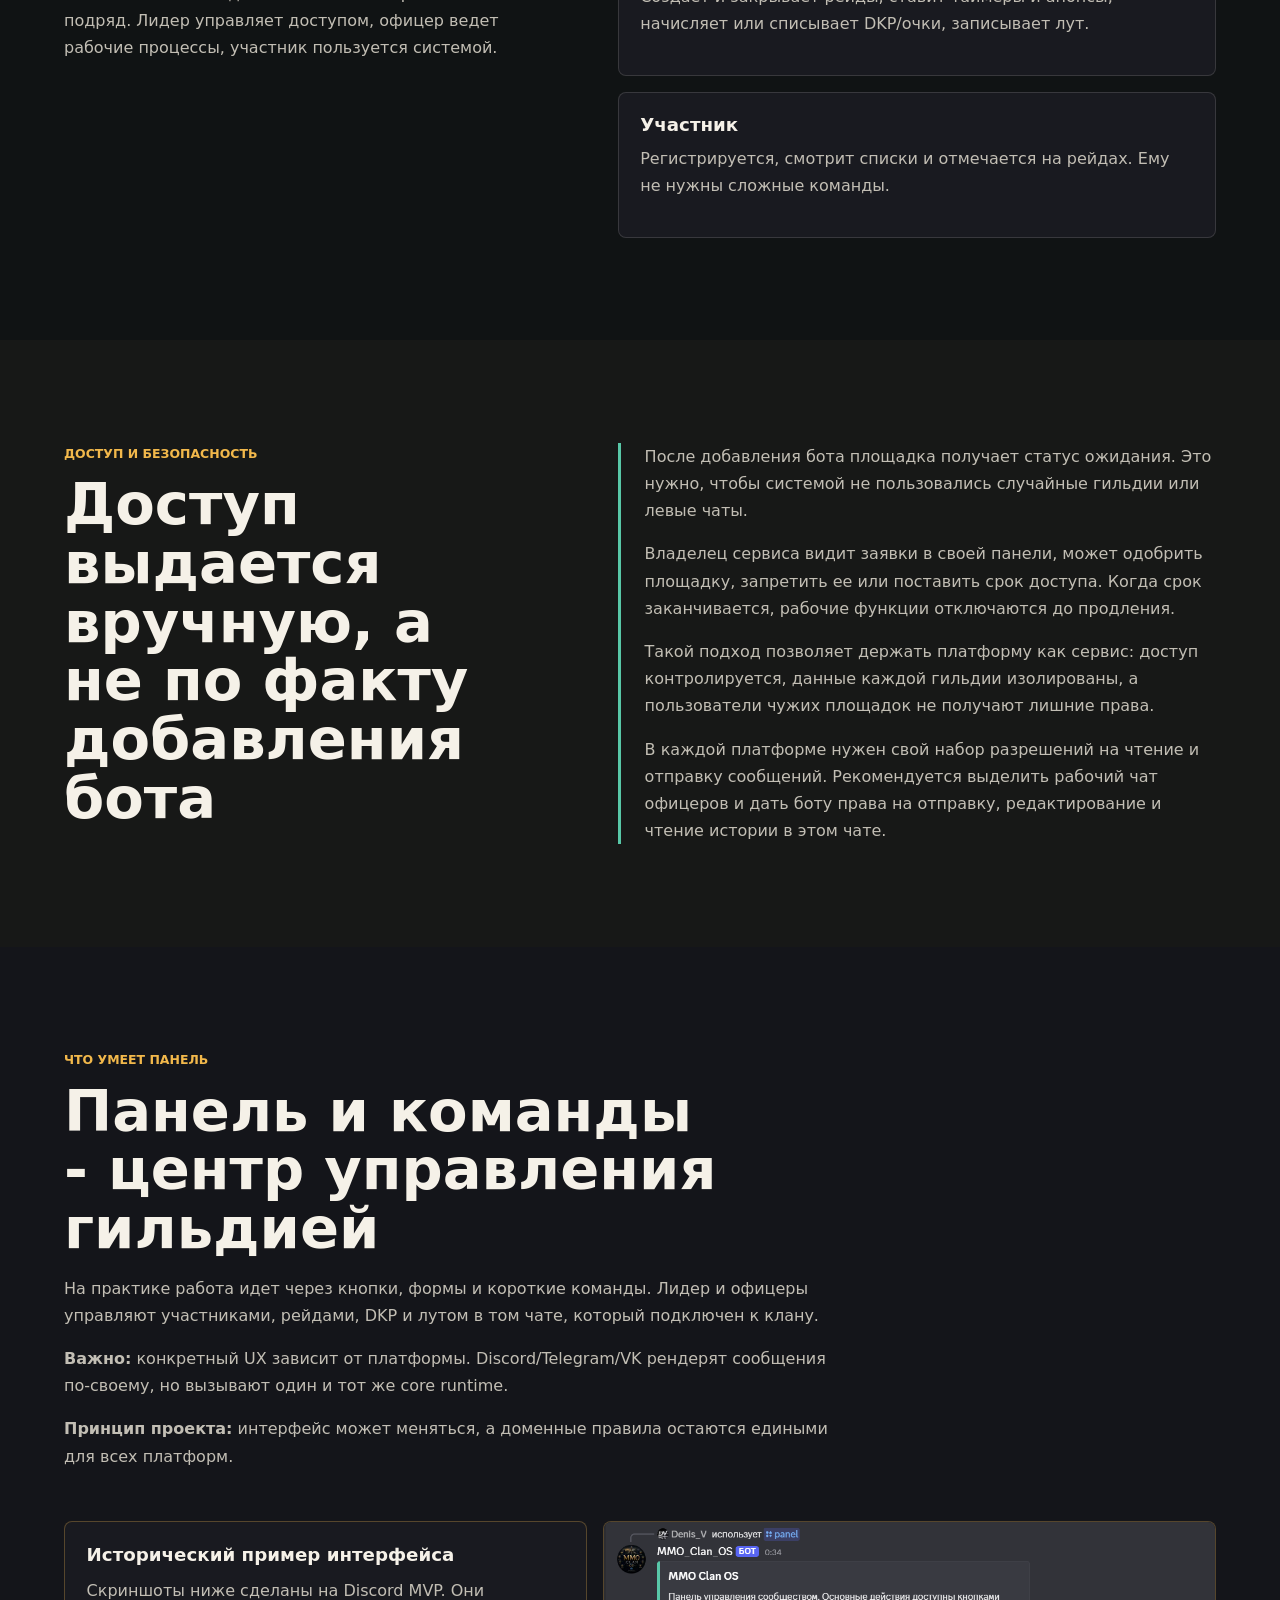
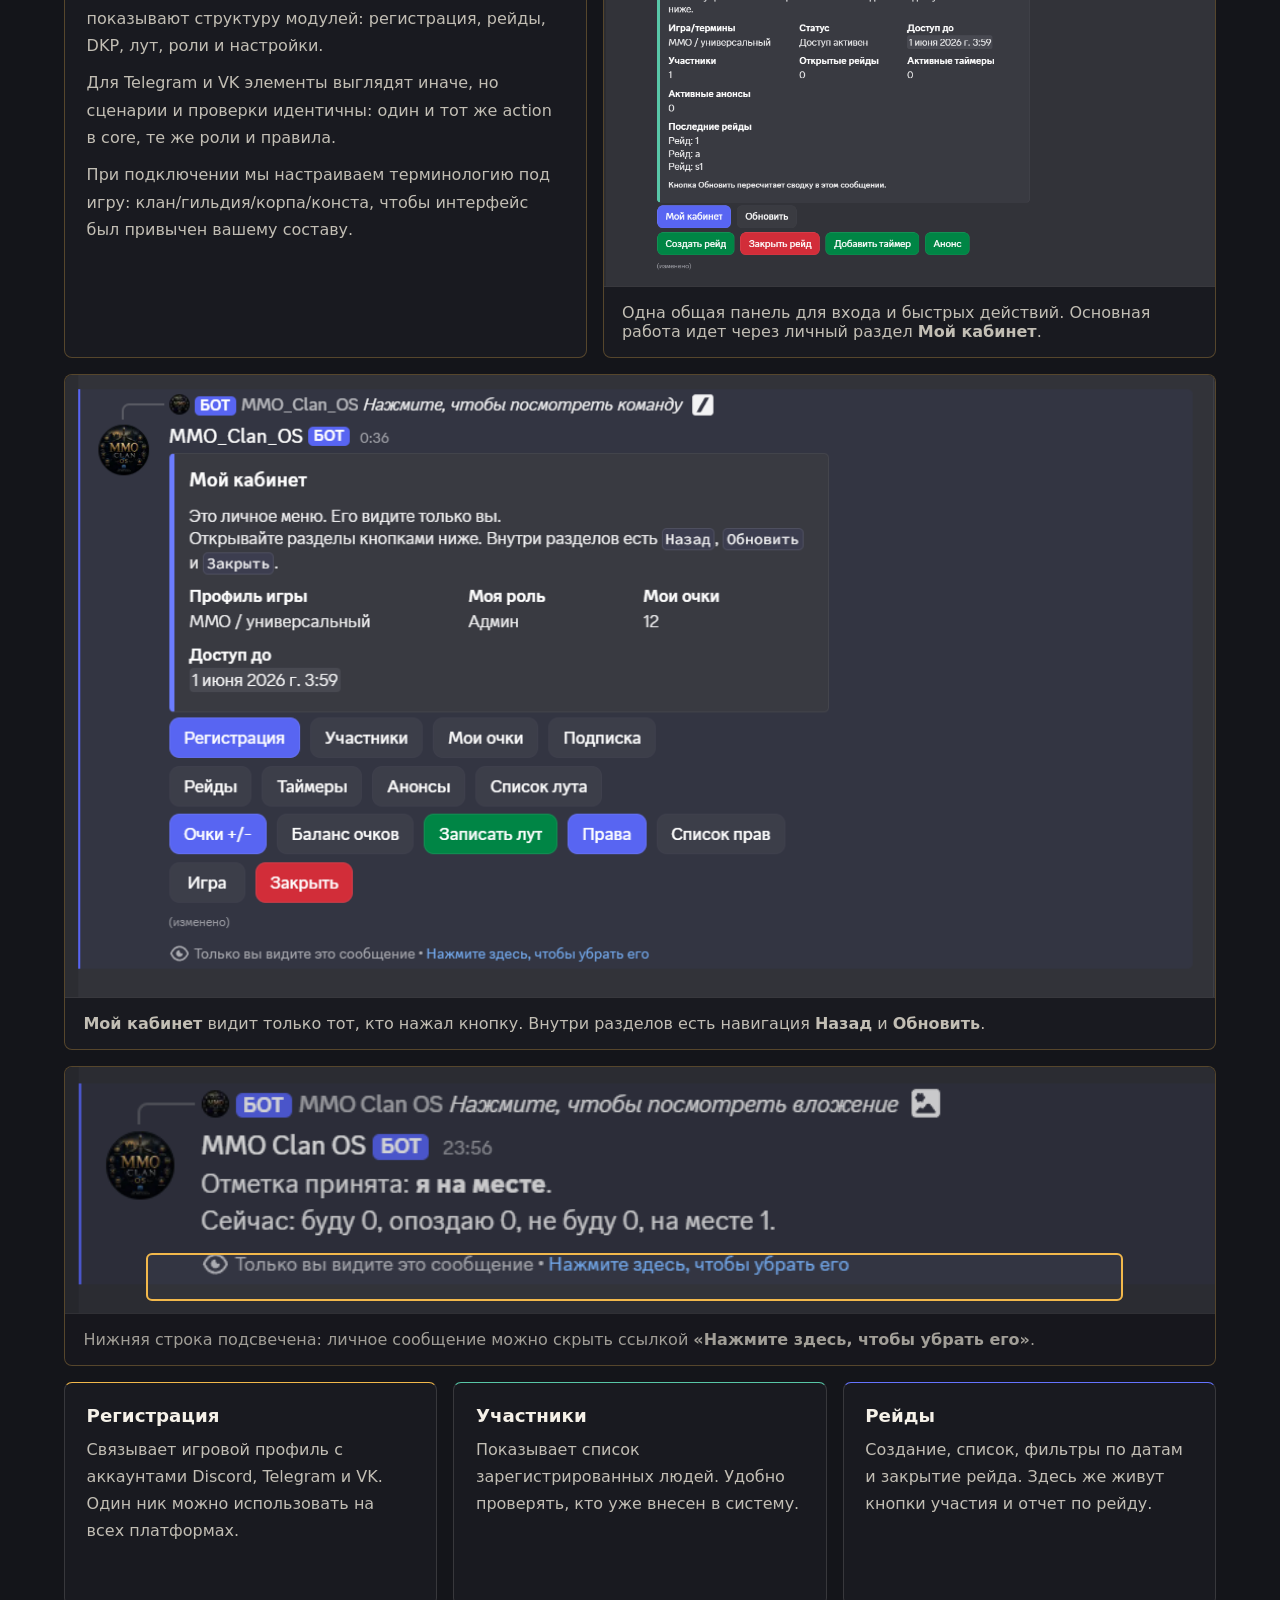
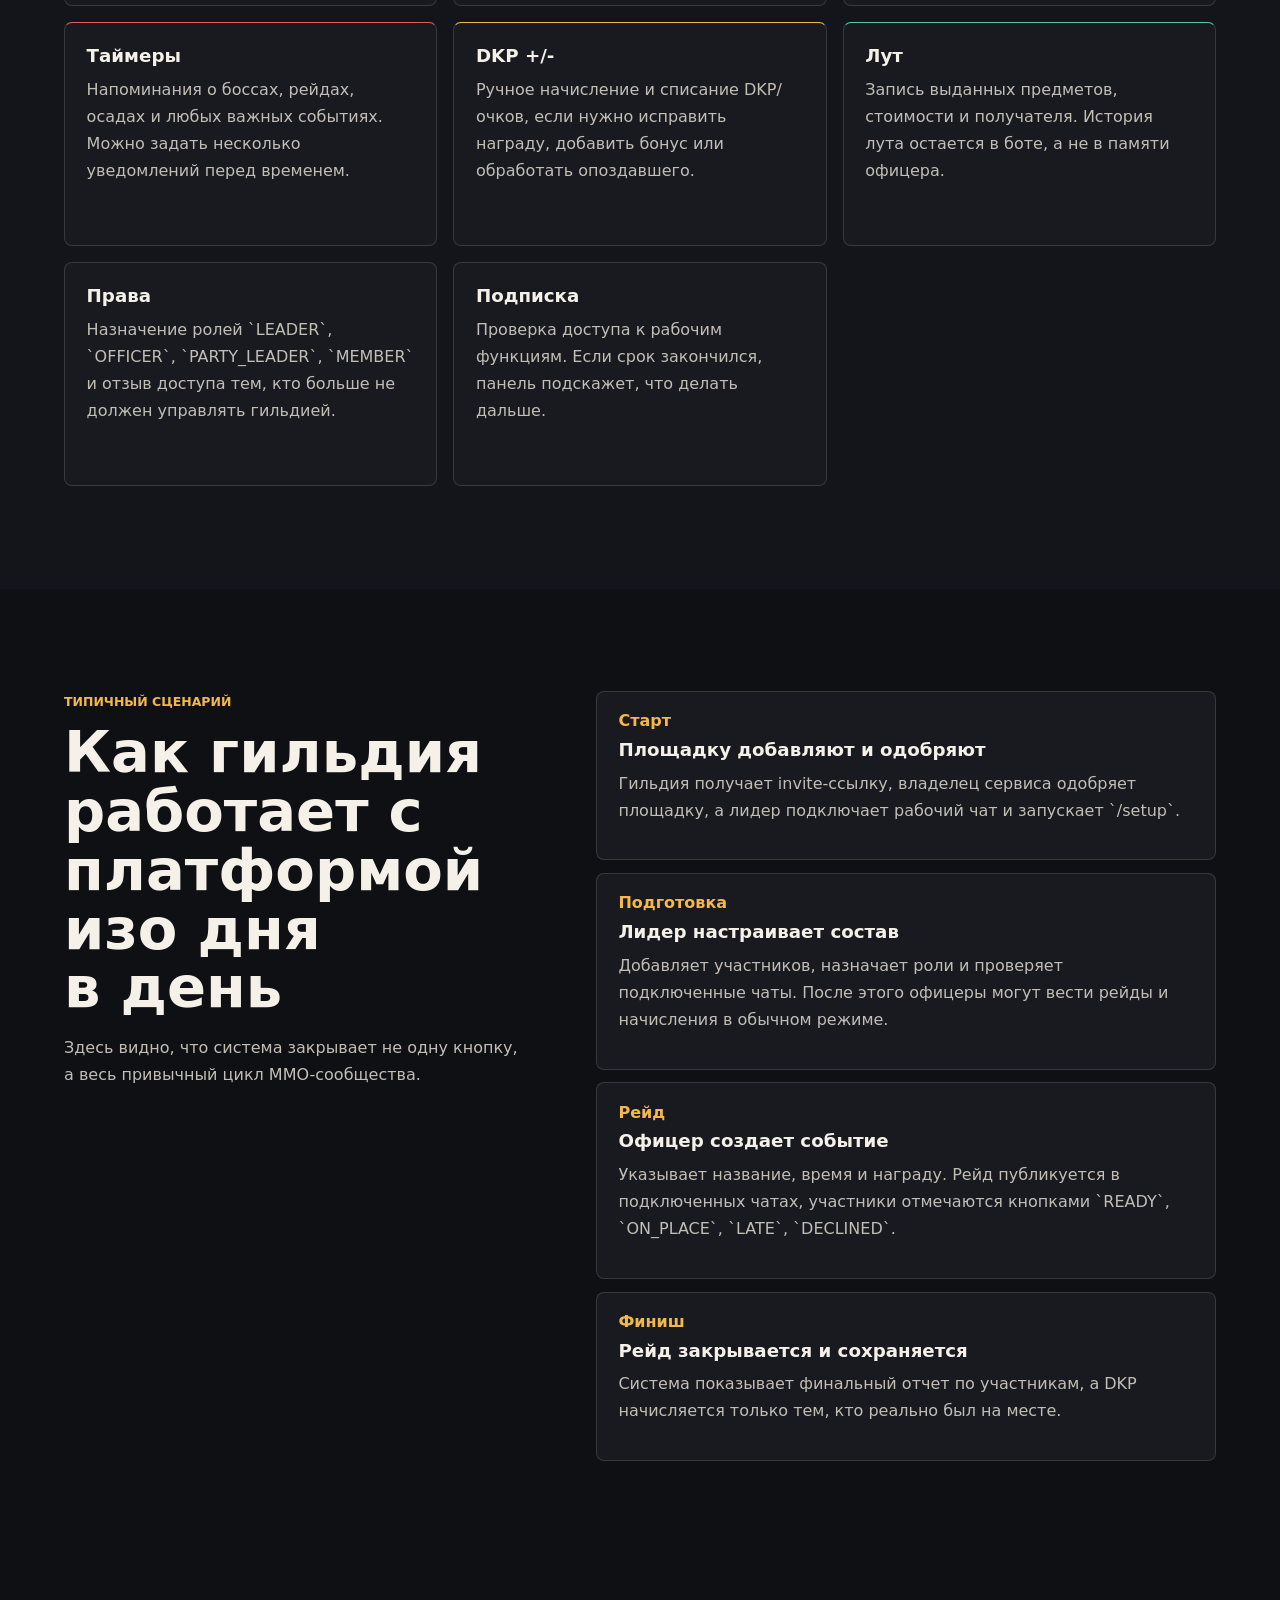
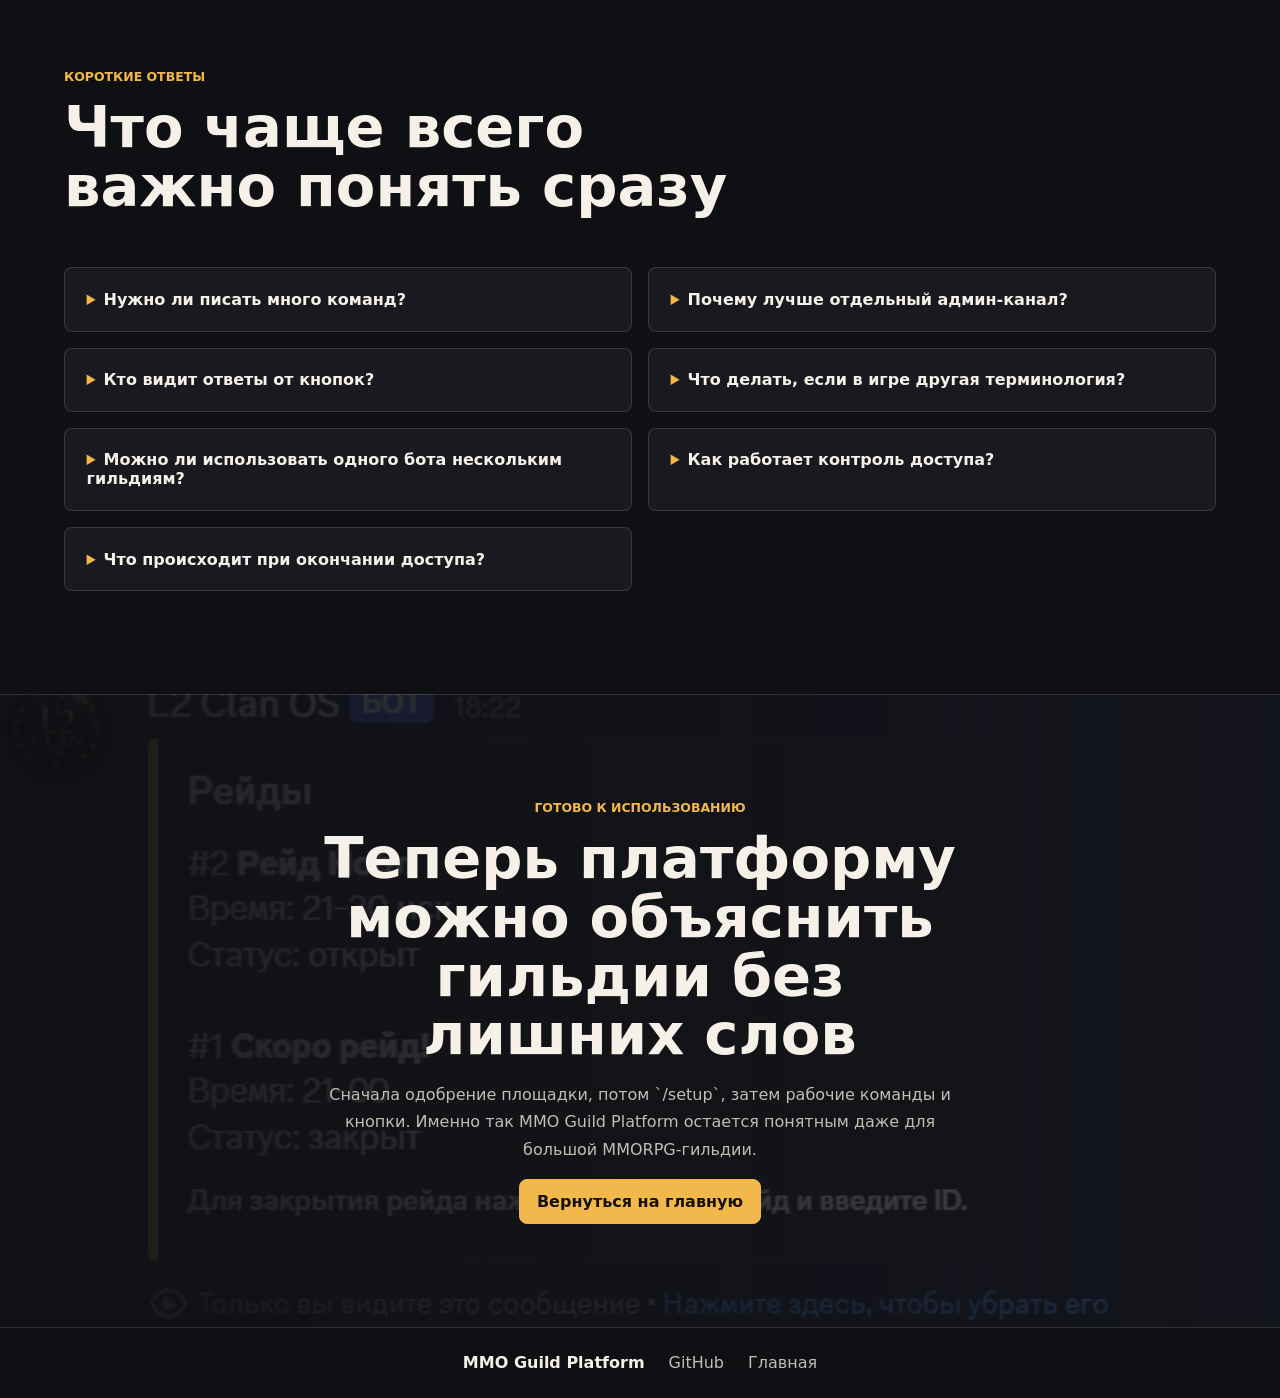
==== commit be2b2377: "Переписать витрину под кроссплатформенный MMO Guild Platform" ====
--- a/manual.html
+++ b/manual.html
@@ -3,17 +3,17 @@
   <head>
     <meta charset="utf-8">
     <meta name="viewport" content="width=device-width, initial-scale=1">
-    <meta name="description" content="Полный мануал по MMO Clan OS: как бот подключается, кто за что отвечает, как устроен доступ, рейды, DKP/очки, лут, анонсы и права.">
-    <title>Мануал - MMO Clan OS</title>
+    <meta name="description" content="Полный мануал по MMO Guild Platform: как работает общий core, адаптеры Discord/Telegram/VK, роли, рейды, attendance, DKP/очки, лут и контроль доступа.">
+    <title>Мануал - MMO Guild Platform</title>
     <link rel="icon" href="./assets/icon.png" type="image/png">
     <link rel="stylesheet" href="./assets/site.css">
     <script src="./assets/site.js" defer></script>
   </head>
   <body class="manual-page">
     <header class="site-header">
-      <a class="brand" href="./index.html" aria-label="MMO Clan OS">
+      <a class="brand" href="./index.html" aria-label="MMO Guild Platform">
         <img class="brand-logo" src="./assets/icon.png" alt="" aria-hidden="true">
-        <span>MMO Clan OS</span>
+        <span>MMO Guild Platform</span>
       </a>
       <nav class="site-nav" aria-label="Основная навигация">
         <a href="./index.html#features">Возможности</a>
@@ -32,27 +32,27 @@
         <div class="hero-content">
           <p class="eyebrow">Полная инструкция</p>
           <img class="hero-emblem" src="./assets/icon.png" alt="" aria-hidden="true">
-          <h1 id="manual-title">Как работает MMO Clan OS</h1>
+          <h1 id="manual-title">Как работает MMO Guild Platform</h1>
           <p class="hero-copy">
-            Эта страница объясняет не только кнопки, а весь бот целиком: как сервер подключается, кто дает доступ, какие есть роли, зачем нужен отдельный админ-канал и как гильдия живет внутри Discord.
+            Эта страница объясняет не только интерфейс, а всю платформу: как подключается сообщество, как работает общий core, какие есть роли, как живут рейды и доступ сразу в Discord, Telegram и VK.
           </p>
           <div class="hero-actions" aria-label="Переходы">
             <a class="button primary" href="https://discord.gg/wZZ3CzPwrw" target="_blank" rel="noopener">Зайти в демо Discord</a>
             <a class="button secondary" href="./index.html">На главную</a>
-            <a class="button secondary" href="./index.html#connect">Как подключить сервер</a>
+            <a class="button secondary" href="./index.html#connect">Как подключить сообщество</a>
           </div>
           <dl class="hero-stats" aria-label="Ключевые опоры бота">
             <div>
-              <dt>Команды</dt>
-              <dd>только <code>/setup</code> и <code>/panel</code></dd>
+              <dt>Платформы</dt>
+              <dd>Discord, Telegram, VK</dd>
             </div>
             <div>
-              <dt>Панель</dt>
-              <dd>все действия кнопками и формами</dd>
+              <dt>Core</dt>
+              <dd>единые actions, runtime и правила</dd>
             </div>
             <div>
-              <dt>Доступ</dt>
-              <dd>через одобрение владельца бота</dd>
+              <dt>Профиль</dt>
+              <dd>один игровой ник на все платформы</dd>
             </div>
           </dl>
         </div>
@@ -62,14 +62,14 @@
         <div class="section-inner intro-grid">
           <div>
             <p class="eyebrow">Что это</p>
-            <h2 id="what-title">Бот для MMORPG-гильдий, который держит порядок в Discord</h2>
+            <h2 id="what-title">Платформа для MMORPG-сообществ с единым core</h2>
           </div>
           <div class="intro-copy">
             <p>
-              MMO Clan OS создан для MMORPG-гильдий и кланов, где рейды, праймы, DKP/очки, лут, анонсы и права уже давно живут в Discord. Вместо хаоса из сообщений бот собирает управление в панели: человек регистрируется, рейд открывается кнопкой, очки фиксируются в базе, а доступ к функциям выдается только после одобрения.
-            </p>
-            <p>
-              У бота есть четкая логика: один Discord-сервер считается одной гильдией или кланом, данные серверов не смешиваются, а главный доступ контролирует владелец бота. Поэтому его удобно ставить и в маленький состав, и в сервис на несколько серверов сразу.
+              MMO Guild Platform создан для MMORPG-сообществ, где рейды, праймы, DKP/очки, лут, анонсы и права нужно держать в порядке в разных чатах. Вместо хаоса из сообщений платформа собирает управление в общем core: человек регистрируется, рейд открывается кнопкой, очки фиксируются в базе, а доступ к функциям проверяется по роли и контексту клана.
+            </p>
+            <p>
+              У платформы есть четкая логика: данные сообществ не смешиваются, у каждого клана свой `clanId`, а чаты и платформы подключаются как адаптеры. Поэтому проект подходит и для небольшого состава, и для сервиса на несколько сообществ сразу.
             </p>
           </div>
         </div>
@@ -79,39 +79,39 @@
         <div class="section-inner">
           <div class="section-heading">
             <p class="eyebrow">Как работает</p>
-            <h2 id="bot-title">Сначала сервер получает доступ, потом гильдия работает через панель</h2>
-            <p>Это важный момент: invite-ссылка сама по себе ничего не открывает. Пока сервер не одобрен владельцем бота, рабочие функции не работают.</p>
+            <h2 id="bot-title">Сначала подключается сообщество, потом запускается рабочий цикл</h2>
+            <p>Invite-ссылка сама по себе ничего не открывает. Пока площадка не одобрена владельцем сервиса, рабочие функции не работают.</p>
           </div>
           <div class="feature-grid">
             <article class="feature-card">
               <span class="feature-index">01</span>
-              <h3>Один сервер - одна гильдия</h3>
-              <p>Каждый Discord-сервер живет отдельно. У него свой список участников, свои рейды, свои DKP/очки и свой лут.</p>
+              <h3>Изоляция по клану</h3>
+              <p>Каждое сообщество живет отдельно: свой список участников, свои рейды, свои DKP/очки и свой лут.</p>
             </article>
             <article class="feature-card">
               <span class="feature-index">02</span>
               <h3>Доступ не дается автоматически</h3>
-              <p>Сервер сначала попадает в очередь ожидания. Владелец бота решает, одобрить его или запретить.</p>
+              <p>Площадка сначала попадает в очередь ожидания. Владелец сервиса решает, одобрить ее или запретить.</p>
             </article>
             <article class="feature-card">
               <span class="feature-index">03</span>
-              <h3>Все работает через панель</h3>
-              <p>После `/setup` обычная работа идет через кнопки и формы, без постоянного набора длинных команд.</p>
+              <h3>Core + adapters</h3>
+              <p>Адаптеры платформ только парсят вход и рендерят ответ. Вся бизнес-логика живет в packages/core.</p>
             </article>
             <article class="feature-card">
               <span class="feature-index">04</span>
               <h3>Данные не смешиваются</h3>
-              <p>Рейды, пользователи, права и DKP/очки хранятся отдельно по каждому серверу. Гильдии не мешают друг другу.</p>
+              <p>Рейды, пользователи, права и DKP/очки хранятся отдельно по каждому клану. Гильдии не мешают друг другу.</p>
             </article>
             <article class="feature-card">
               <span class="feature-index">05</span>
-              <h3>Подходит для нескольких гильдий</h3>
-              <p>Один бот можно использовать сразу на нескольких Discord-серверах, если доступ каждому серверу одобрен отдельно.</p>
+              <h3>Мультичат и мультиплатформа</h3>
+              <p>Один клан может подключать несколько чатов; рейды публикуются во все подключенные чаты нужной платформы.</p>
             </article>
             <article class="feature-card">
               <span class="feature-index">06</span>
-              <h3>Защита от чужих серверов</h3>
-              <p>Invite-ссылка это всего лишь приглашение бота на сервер. Даже если она утечет, левый сервер не получит доступ к функциям управления без одобрения.</p>
+              <h3>Защита от чужих площадок</h3>
+              <p>Даже если invite-ссылка утечет, случайная площадка не получит доступ к функциям управления без одобрения.</p>
             </article>
           </div>
         </div>
@@ -121,17 +121,17 @@
         <div class="section-inner roles-layout">
           <div>
             <p class="eyebrow">Роли и права</p>
-            <h2 id="roles-title">Внутри гильдии бот разделяет управление на понятные роли</h2>
-            <p>Это помогает не отдавать полный контроль всем подряд. Админ управляет доступом, офицер ведет рабочие процессы, участник просто пользуется ботом.</p>
+            <h2 id="roles-title">Внутри сообщества управление разделено на понятные роли</h2>
+            <p>Это помогает не отдавать полный контроль всем подряд. Лидер управляет доступом, офицер ведет рабочие процессы, участник пользуется системой.</p>
           </div>
           <div class="role-list" aria-label="Роли в боте">
             <article>
-              <h3>Владелец бота</h3>
-              <p>Владелец бота НЕ ВИДИТ ВНУТРЕННИХ ДЕЛ КЛАНА! Одобряет серверы, запрещает левые заявки и задает срок доступа. Это глобальный контроль над сервисом.</p>
-            </article>
-            <article>
-              <h3>Админ гильдии</h3>
-              <p>Назначает права внутри гильдии, следит за порядком и настраивает работу бота на своем Discord-сервере.</p>
+              <h3>Владелец сервиса</h3>
+              <p>Одобряет площадки, запрещает лишние заявки и задает срок доступа. Это глобальный контроль над сервисом без вмешательства во внутренние решения клана.</p>
+            </article>
+            <article>
+              <h3>Лидер клана</h3>
+              <p>Назначает права внутри клана, следит за порядком и настраивает работу сообщества в своих чатах.</p>
             </article>
             <article>
               <h3>Офицер</h3>
@@ -153,16 +153,16 @@
           </div>
           <div class="security-copy">
             <p>
-              После добавления бота сервер получает статус ожидания. Это нужно, чтобы на бот не могли просто так сесть случайные гильдии или левые Discord-серверы.
-            </p>
-            <p>
-              Владелец бота видит заявки в своей панели, может одобрить сервер, запретить его или поставить срок доступа. Когда срок заканчивается, рабочие функции отключаются до продления.
-            </p>
-            <p>
-              Такой подход позволяет держать бот как сервис: доступ контролируется, данные каждой гильдии изолированы, а пользователи чужих серверов не получают лишние права.
-            </p>
-            <p>
-              Для чистой работы в админ-канале боту нужны права: <strong>Просматривать канал</strong>, <strong>Отправлять сообщения</strong>, <strong>Читать историю сообщений</strong>, <strong>Встраивать ссылки</strong>, <strong>Использовать команды приложения</strong>. Право <strong>Управлять сообщениями</strong> желательно включить, чтобы команда <code>/panel</code> могла удалять старые панели перед созданием новой.
+              После добавления бота площадка получает статус ожидания. Это нужно, чтобы системой не пользовались случайные гильдии или левые чаты.
+            </p>
+            <p>
+              Владелец сервиса видит заявки в своей панели, может одобрить площадку, запретить ее или поставить срок доступа. Когда срок заканчивается, рабочие функции отключаются до продления.
+            </p>
+            <p>
+              Такой подход позволяет держать платформу как сервис: доступ контролируется, данные каждой гильдии изолированы, а пользователи чужих площадок не получают лишние права.
+            </p>
+            <p>
+              В каждой платформе нужен свой набор разрешений на чтение и отправку сообщений. Рекомендуется выделить рабочий чат офицеров и дать боту права на отправку, редактирование и чтение истории в этом чате.
             </p>
           </div>
         </div>
@@ -172,24 +172,24 @@
         <div class="section-inner">
           <div class="section-heading">
             <p class="eyebrow">Что умеет панель</p>
-            <h2 id="panel-title">Панель - это центр управления гильдией</h2>
-            <p>Панель общая для КЛ, админов и офицеров. На ней остаются быстрые действия и вход в <strong>Мой кабинет</strong>. Если чат уехал вниз или панель потерялась, введите <code>/panel</code> в админ-канале: бот попробует удалить старые панели в этом канале и создаст свежую панель снизу.</p>
-            <p><strong>Мой кабинет</strong> - это личное меню. В нем лежат участники, рейды, таймеры, очки, лут, права, подписка и настройки игры. Внутри разделов есть кнопки <strong>Назад</strong> и <strong>Обновить</strong>. Кнопка <strong>Закрыть</strong> находится на главном экране кабинета.</p>
-            <p><strong>Важно:</strong> списки, ошибки, выборы и промежуточные ответы Discord показывает лично тому, кто нажал кнопку. Другие админы эти сообщения не видят и не мешают друг другу.</p>
+            <h2 id="panel-title">Панель и команды - центр управления гильдией</h2>
+            <p>На практике работа идет через кнопки, формы и короткие команды. Лидер и офицеры управляют участниками, рейдами, DKP и лутом в том чате, который подключен к клану.</p>
+            <p><strong>Важно:</strong> конкретный UX зависит от платформы. Discord/Telegram/VK рендерят сообщения по-своему, но вызывают один и тот же core runtime.</p>
+            <p><strong>Принцип проекта:</strong> интерфейс может меняться, а доменные правила остаются едиными для всех платформ.</p>
           </div>
           <div class="panel-note">
             <div>
-              <h3>Как это выглядит в Discord</h3>
-              <p><strong>Общая панель</strong> лежит в админ-канале и доступна КЛ, админам и офицерам с правами.</p>
-              <p><strong>Мой кабинет</strong> открывается личным сообщением Discord. Дальше человек ходит по разделам внутри одного личного меню и может вернуться кнопкой <strong>Назад</strong>.</p>
-              <p><strong>Свежая панель</strong> создается командой <code>/panel</code>. Если боту выдано право <strong>Управлять сообщениями</strong>, старые панели в этом канале будут удалены автоматически.</p>
+              <h3>Исторический пример интерфейса</h3>
+              <p>Скриншоты ниже сделаны на Discord MVP. Они показывают структуру модулей: регистрация, рейды, DKP, лут, роли и настройки.</p>
+              <p>Для Telegram и VK элементы выглядят иначе, но сценарии и проверки идентичны: один и тот же action в core, те же роли и правила.</p>
+              <p>При подключении мы настраиваем терминологию под игру: клан/гильдия/корпа/конста, чтобы интерфейс был привычен вашему составу.</p>
             </div>
             <figure>
-              <img src="./assets/screenshots/clan-panel.png" alt="Общая панель MMO Clan OS в админ-канале Discord" loading="lazy">
+              <img src="./assets/screenshots/clan-panel.png" alt="Общая панель MMO Guild Platform в админ-чате Discord" loading="lazy">
               <figcaption>Одна общая панель для входа и быстрых действий. Основная работа идет через личный раздел <strong>Мой кабинет</strong>.</figcaption>
             </figure>
             <figure class="wide-shot">
-              <img src="./assets/screenshots/personal-cabinet.png" alt="Личный кабинет MMO Clan OS в Discord" loading="lazy">
+              <img src="./assets/screenshots/personal-cabinet.png" alt="Личный кабинет MMO Guild Platform в Discord" loading="lazy">
               <figcaption><strong>Мой кабинет</strong> видит только тот, кто нажал кнопку. Внутри разделов есть навигация <strong>Назад</strong> и <strong>Обновить</strong>.</figcaption>
             </figure>
             <figure class="wide-shot ephemeral-shot">
@@ -202,7 +202,7 @@
           <div class="feature-grid">
             <article class="feature-card">
               <h3>Регистрация</h3>
-              <p>Связывает Discord-аккаунт с игровым ником, классом и группой/статиком. Без этого гильдии тяжелее вести учет людей.</p>
+              <p>Связывает игровой профиль с аккаунтами Discord, Telegram и VK. Один ник можно использовать на всех платформах.</p>
             </article>
             <article class="feature-card">
               <h3>Участники</h3>
@@ -226,7 +226,7 @@
             </article>
             <article class="feature-card">
               <h3>Права</h3>
-              <p>Назначение ролей `Админ`, `Офицер`, `Участник` и отзыв доступа тем, кто больше не должен управлять гильдией.</p>
+              <p>Назначение ролей `LEADER`, `OFFICER`, `PARTY_LEADER`, `MEMBER` и отзыв доступа тем, кто больше не должен управлять гильдией.</p>
             </article>
             <article class="feature-card">
               <h3>Подписка</h3>
@@ -240,29 +240,29 @@
         <div class="section-inner workflow-grid">
           <div class="section-heading">
             <p class="eyebrow">Типичный сценарий</p>
-            <h2 id="workflow-title">Как гильдия работает с ботом изо дня в день</h2>
-            <p>Здесь видно, что бот закрывает не одну кнопку, а весь привычный цикл MMO-сообщества.</p>
+            <h2 id="workflow-title">Как гильдия работает с платформой изо дня в день</h2>
+            <p>Здесь видно, что система закрывает не одну кнопку, а весь привычный цикл MMO-сообщества.</p>
           </div>
           <div class="timeline" aria-label="Рабочий процесс гильдии">
             <article>
               <span>Старт</span>
-              <h3>Сервер добавляют и одобряют</h3>
-              <p>Гильдия получает invite-ссылку, владелец бота одобряет сервер, а админ создает приватный канал для управления ботом и запускает в нем `/setup`.</p>
+              <h3>Площадку добавляют и одобряют</h3>
+              <p>Гильдия получает invite-ссылку, владелец сервиса одобряет площадку, а лидер подключает рабочий чат и запускает `/setup`.</p>
             </article>
             <article>
               <span>Подготовка</span>
-              <h3>Админ открывает панель</h3>
-              <p>Через <code>/panel</code> открывают общую панель, затем нажимают <strong>Мой кабинет</strong> и работают с личным меню. Если панель уехала вверх, команду можно ввести снова: старая панель в этом канале будет удалена, а новая появится снизу.</p>
+              <h3>Лидер настраивает состав</h3>
+              <p>Добавляет участников, назначает роли и проверяет подключенные чаты. После этого офицеры могут вести рейды и начисления в обычном режиме.</p>
             </article>
             <article>
               <span>Рейд</span>
               <h3>Офицер создает событие</h3>
-              <p>Указывает название, время, DKP и напоминания. Участники отмечаются кнопками `Буду`, `Я на месте`, `Опоздаю`, `Не буду`.</p>
+              <p>Указывает название, время и награду. Рейд публикуется в подключенных чатах, участники отмечаются кнопками `READY`, `ON_PLACE`, `LATE`, `DECLINED`.</p>
             </article>
             <article>
               <span>Финиш</span>
               <h3>Рейд закрывается и сохраняется</h3>
-              <p>Бот показывает отчет по участникам, а DKP начисляется только тем, кто реально был на месте.</p>
+              <p>Система показывает финальный отчет по участникам, а DKP начисляется только тем, кто реально был на месте.</p>
             </article>
           </div>
         </div>
@@ -277,35 +277,31 @@
           <div class="faq-grid">
             <details>
               <summary>Нужно ли писать много команд?</summary>
-              <p>Нет. В обычной работе нужны только `/setup` и `/panel`. Все остальное делается внутри панели.</p>
+              <p>Нет. Основная работа идет через короткие команды и кнопки. Сложные бизнес-правила уже зашиты в core.</p>
             </details>
             <details>
               <summary>Почему лучше отдельный админ-канал?</summary>
               <p>Чтобы не терять управление ботом в обычном чате гильдии. Там удобнее держать рейды, DKP/очки, права, анонсы и лут.</p>
             </details>
             <details>
-              <summary>Кто видит ответы от кнопок панели?</summary>
-              <p>Панель видят все админы и офицеры, у кого есть доступ к каналу. Но <strong>Мой кабинет</strong>, списки, ошибки, выборы и подсказки Discord показывает лично тому, кто нажал кнопку. Другие КЛ/ПЛ эти ответы не видят.</p>
-            </details>
-            <details>
-              <summary>Как вернуться назад внутри личного кабинета?</summary>
-              <p>В разделах личного кабинета есть кнопка <strong>Назад</strong>. Она возвращает в главный экран <strong>Мой кабинет</strong>. Кнопка <strong>Обновить</strong> пересчитывает текущий раздел. Закрыть кабинет можно с главного экрана кабинета.</p>
-            </details>
-            <details>
-              <summary>Что делать с личными сообщениями под панелью?</summary>
-              <p>Их можно скрыть ссылкой <strong>«Нажмите здесь, чтобы убрать его»</strong> внизу сообщения. Это личные ответы Discord, они не засоряют канал для остальных людей.</p>
-            </details>
-            <details>
-              <summary>Что делает команда /panel?</summary>
-              <p>Команда создает свежую панель в текущем канале. Если у бота есть право <strong>Управлять сообщениями</strong>, он сначала удалит старые панели бота в этом же канале.</p>
+              <summary>Кто видит ответы от кнопок?</summary>
+              <p>Это зависит от платформы и типа ответа. Но в любом случае доступ проверяется по роли участника в текущем клане.</p>
+            </details>
+            <details>
+              <summary>Что делать, если в игре другая терминология?</summary>
+              <p>Нормально. Мы учитываем термины конкретной игры: клан, гильдия, корпа, статик, конста. Доменные сущности в core остаются едиными.</p>
             </details>
             <details>
               <summary>Можно ли использовать одного бота нескольким гильдиям?</summary>
-              <p>Да. Каждый Discord-сервер хранится отдельно, а доступ к нему выдается владельцем бота отдельно.</p>
+              <p>Да. Каждое сообщество хранится отдельно, а доступ и лимиты управляются независимо.</p>
+            </details>
+            <details>
+              <summary>Как работает контроль доступа?</summary>
+              <p>Сначала владелец сервиса одобряет площадку. Затем в каждом действии проверяются `clanId`, `userId`, роль и бизнес-ограничения в core.</p>
             </details>
             <details>
               <summary>Что происходит при окончании доступа?</summary>
-              <p>Рабочие функции перестают работать, пока владелец бота не продлит срок доступа.</p>
+              <p>Рабочие функции перестают работать, пока владелец сервиса не продлит срок доступа.</p>
             </details>
           </div>
         </div>
@@ -314,15 +310,15 @@
       <section class="cta" aria-labelledby="cta-title">
         <div class="cta-inner">
           <p class="eyebrow">Готово к использованию</p>
-          <h2 id="cta-title">Теперь бот можно объяснить гильдии без лишних слов</h2>
-          <p>Сначала одобрение сервера, потом `/setup`, затем `/panel` и работа через кнопки. Именно так MMO Clan OS остается понятным даже для большой MMORPG-гильдии.</p>
+          <h2 id="cta-title">Теперь платформу можно объяснить гильдии без лишних слов</h2>
+          <p>Сначала одобрение площадки, потом `/setup`, затем рабочие команды и кнопки. Именно так MMO Guild Platform остается понятным даже для большой MMORPG-гильдии.</p>
           <a class="button primary" href="./index.html">Вернуться на главную</a>
         </div>
       </section>
     </main>
 
     <footer class="site-footer">
-      <span>MMO Clan OS</span>
+      <span>MMO Guild Platform</span>
       <a href="https://github.com/den063rus-design/MMO_Clan_OS_public">GitHub</a>
       <a href="./index.html">Главная</a>
     </footer>
--- a/assets/site.css
+++ b/assets/site.css
@@ -252,6 +252,26 @@
   margin-top: 2rem;
 }
 
+.hero-note {
+  max-width: 680px;
+  margin: 1rem 0 0;
+  color: var(--muted);
+  font-size: 0.98rem;
+  line-height: 1.55;
+}
+
+.hero-note a {
+  color: var(--gold);
+  font-weight: 900;
+  text-decoration: underline;
+  text-underline-offset: 0.18em;
+}
+
+.hero-note a:hover,
+.hero-note a:focus-visible {
+  color: var(--mint);
+}
+
 .button {
   display: inline-flex;
   min-height: 2.85rem;
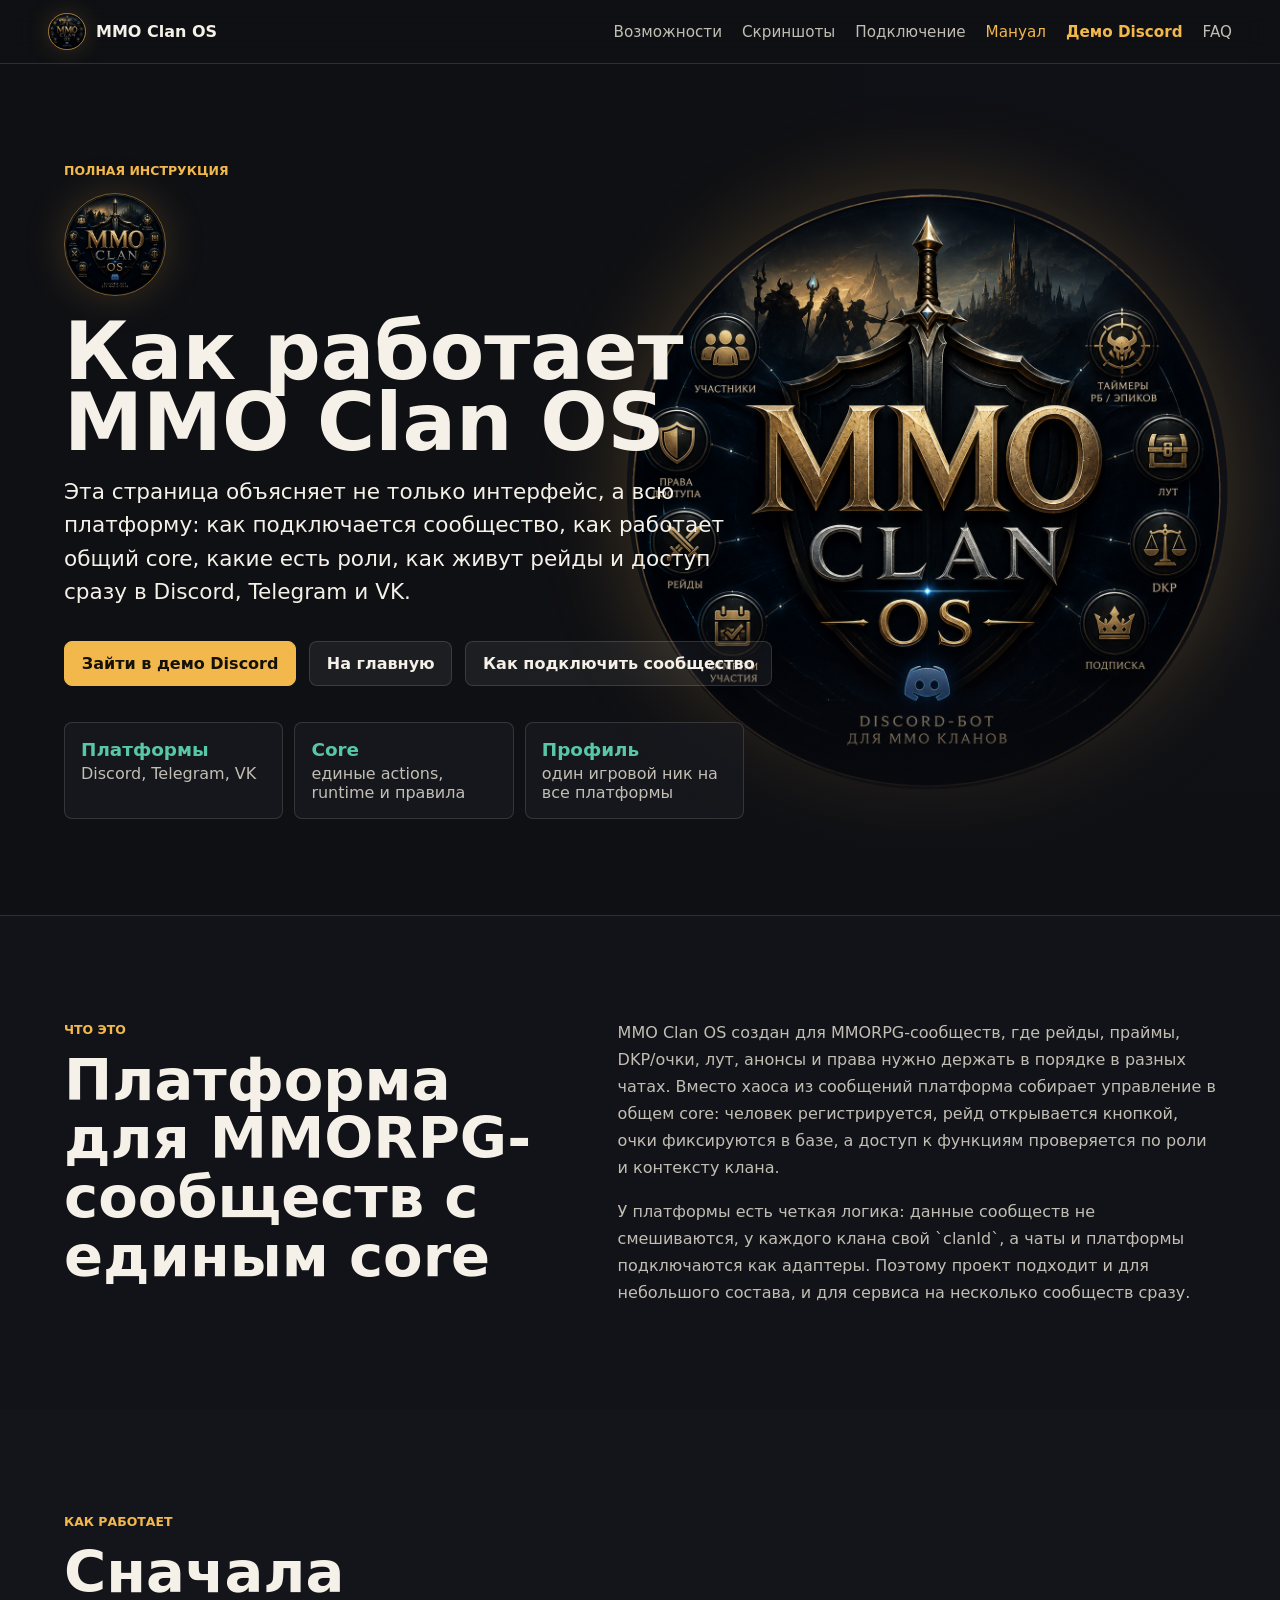
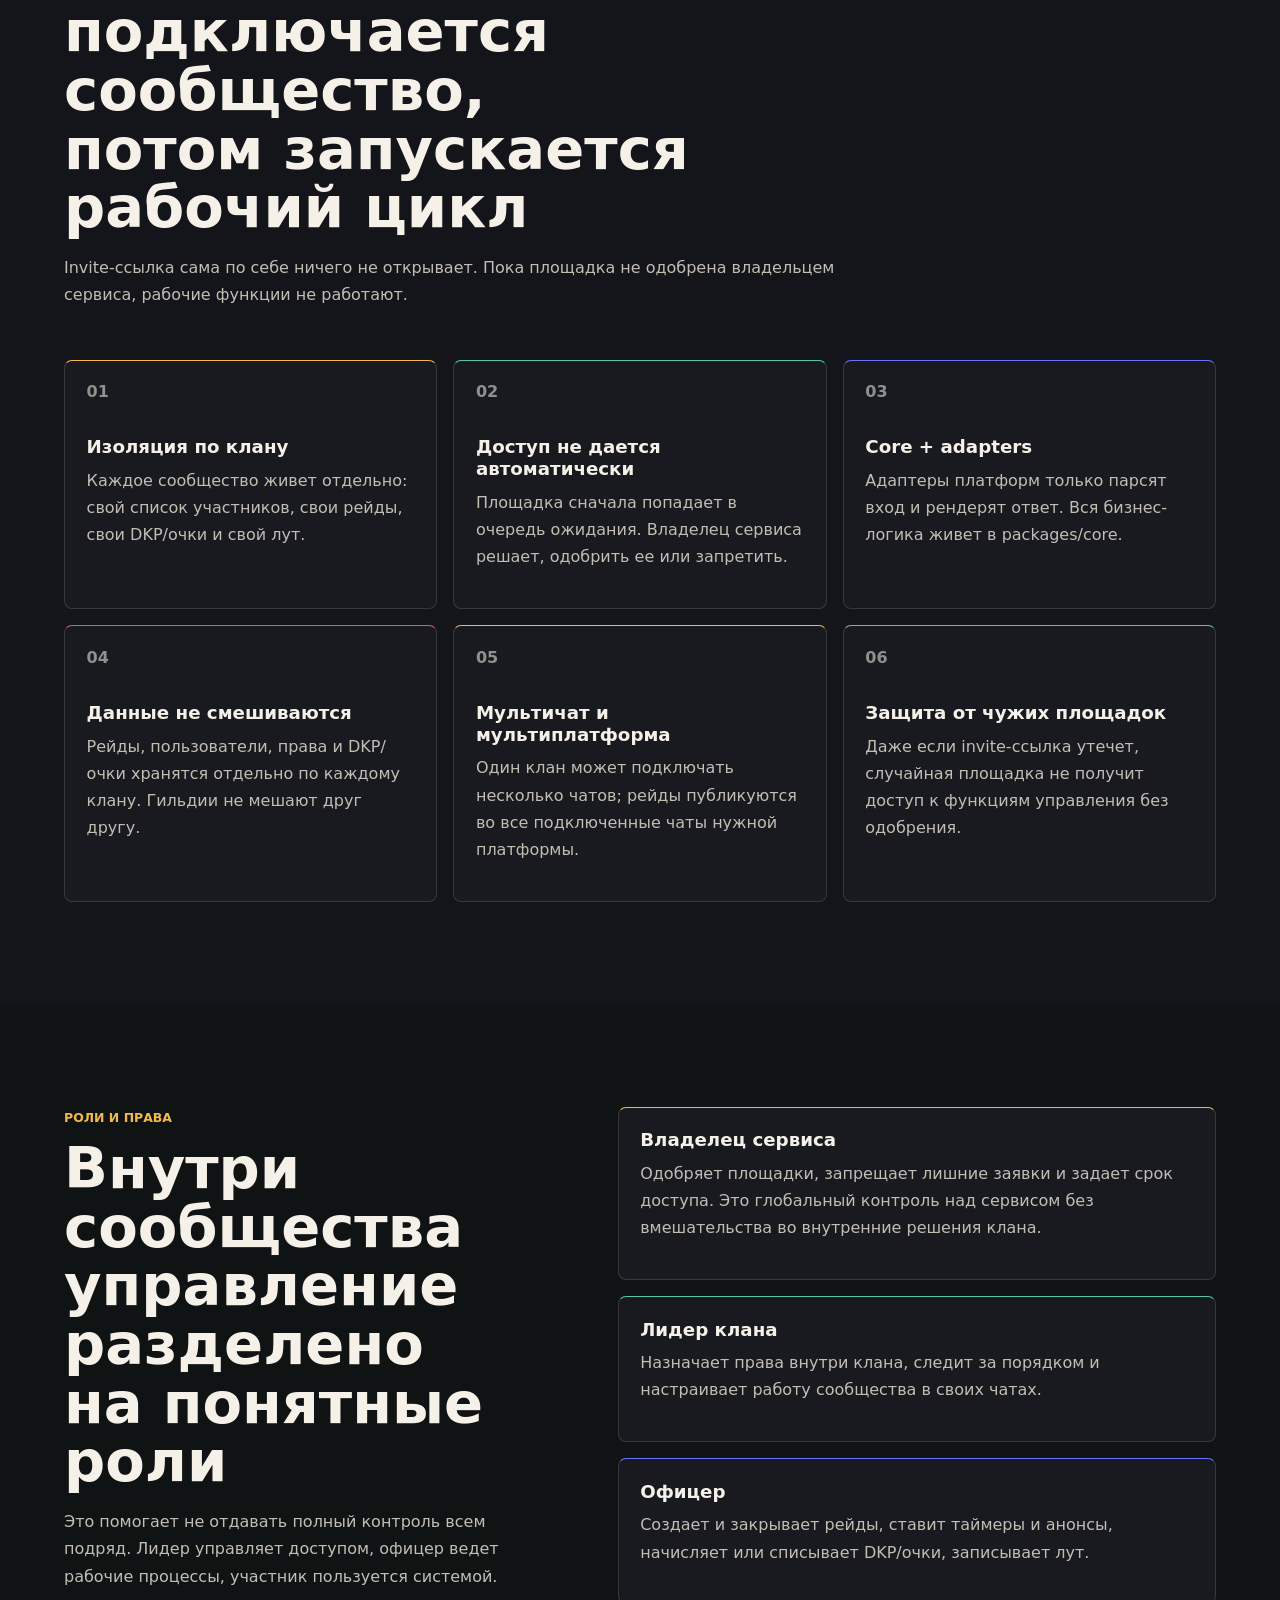
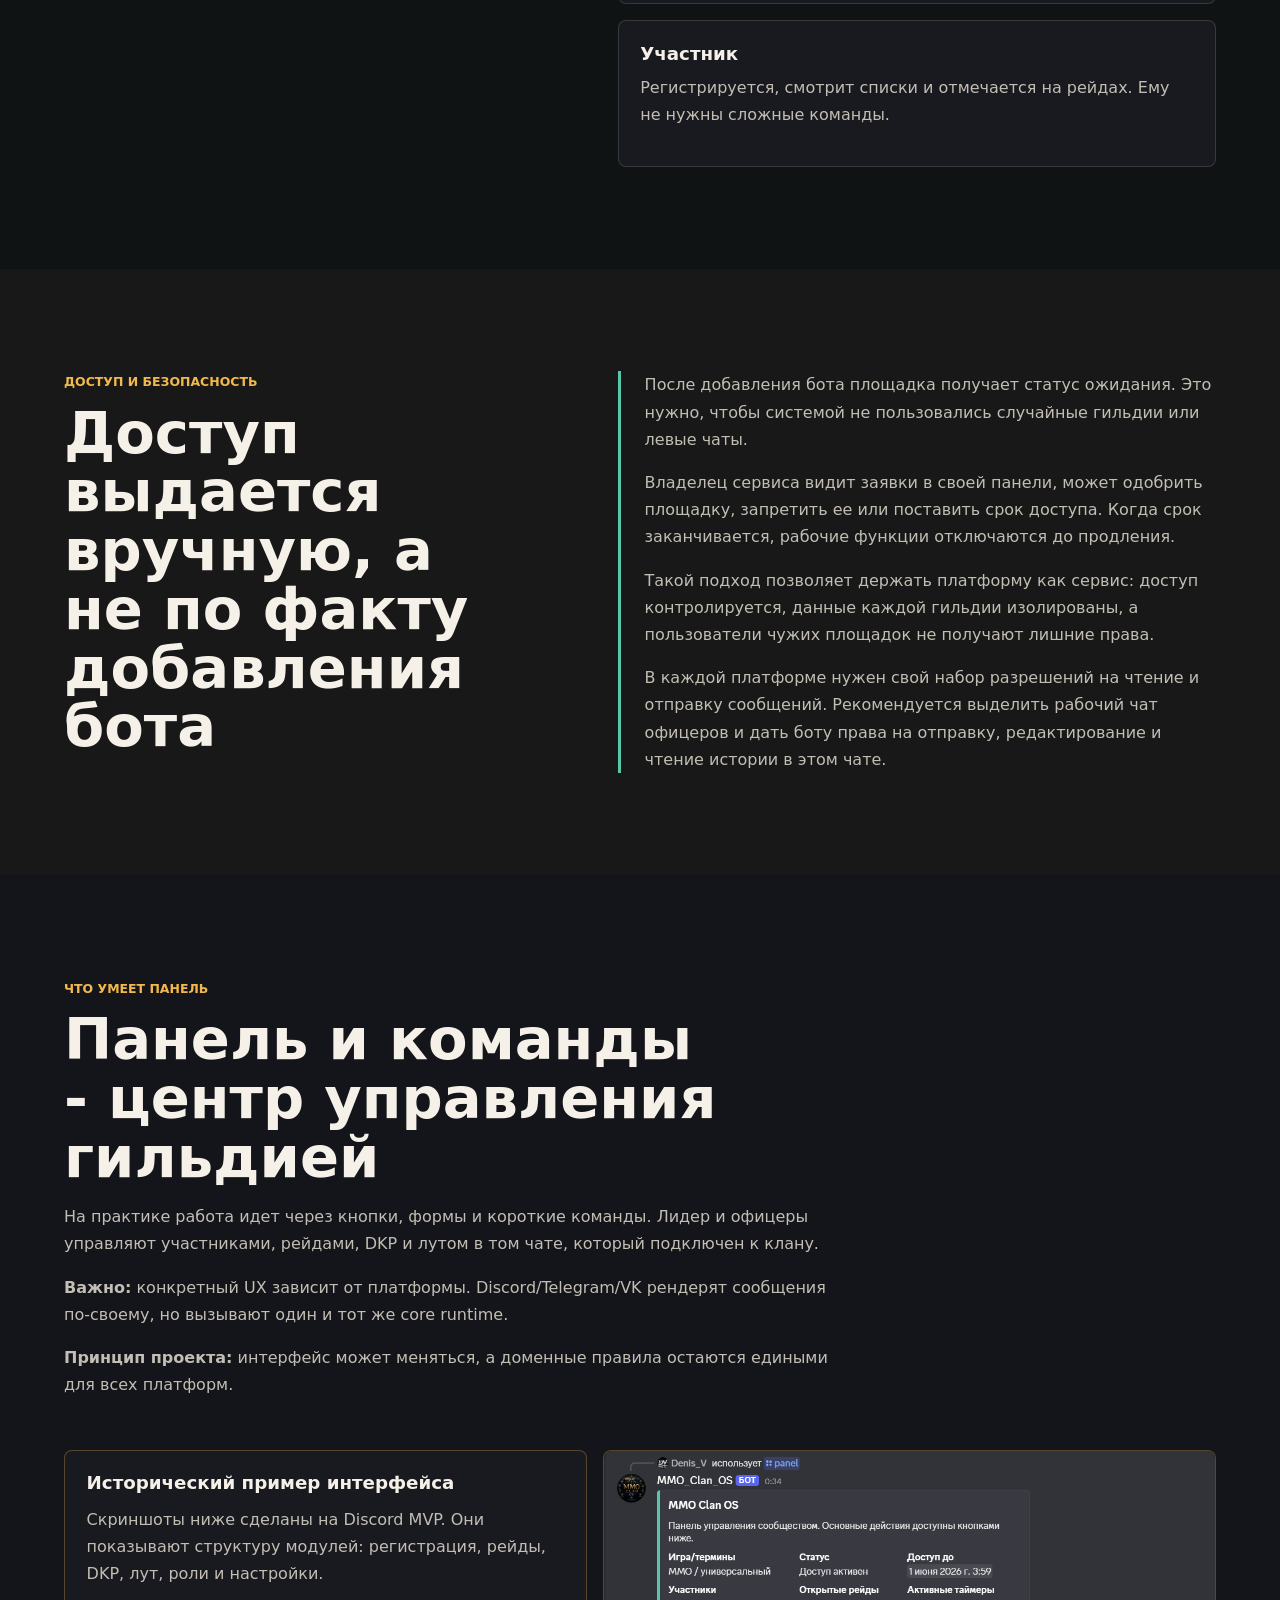
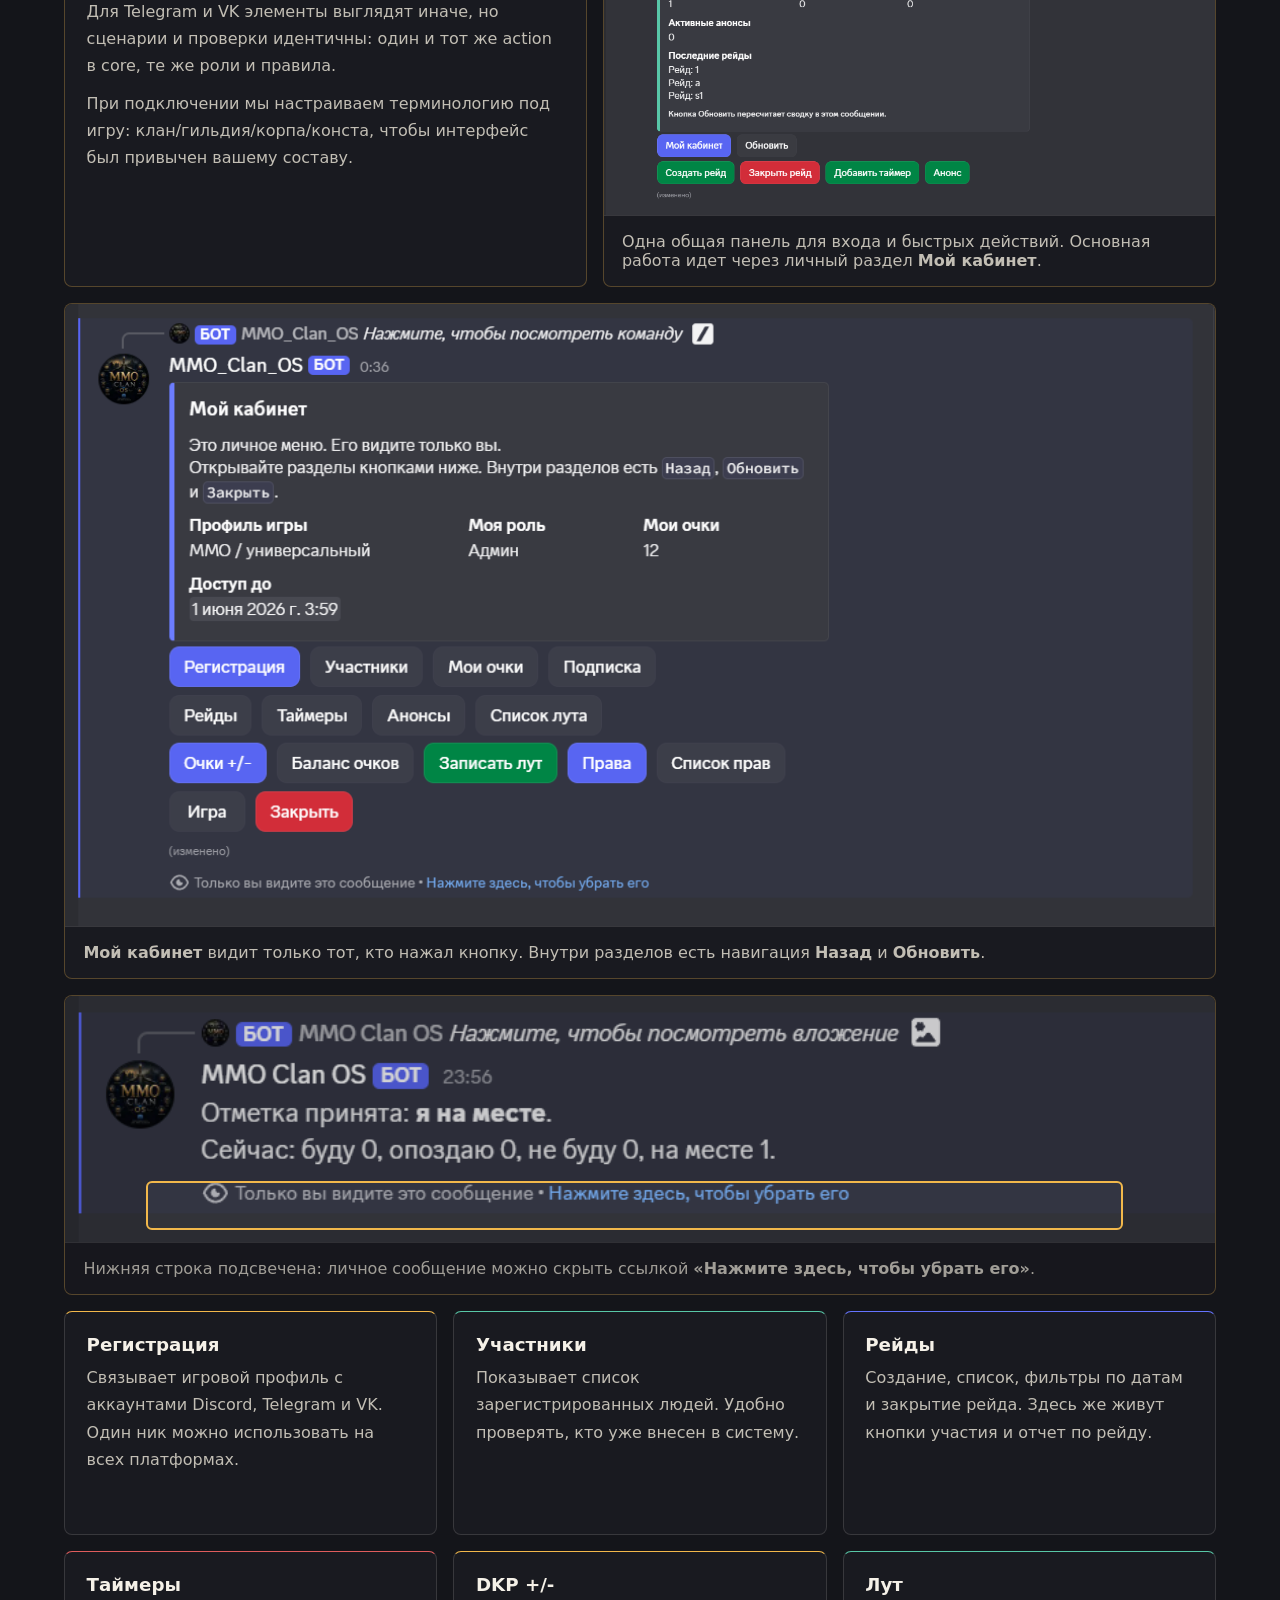
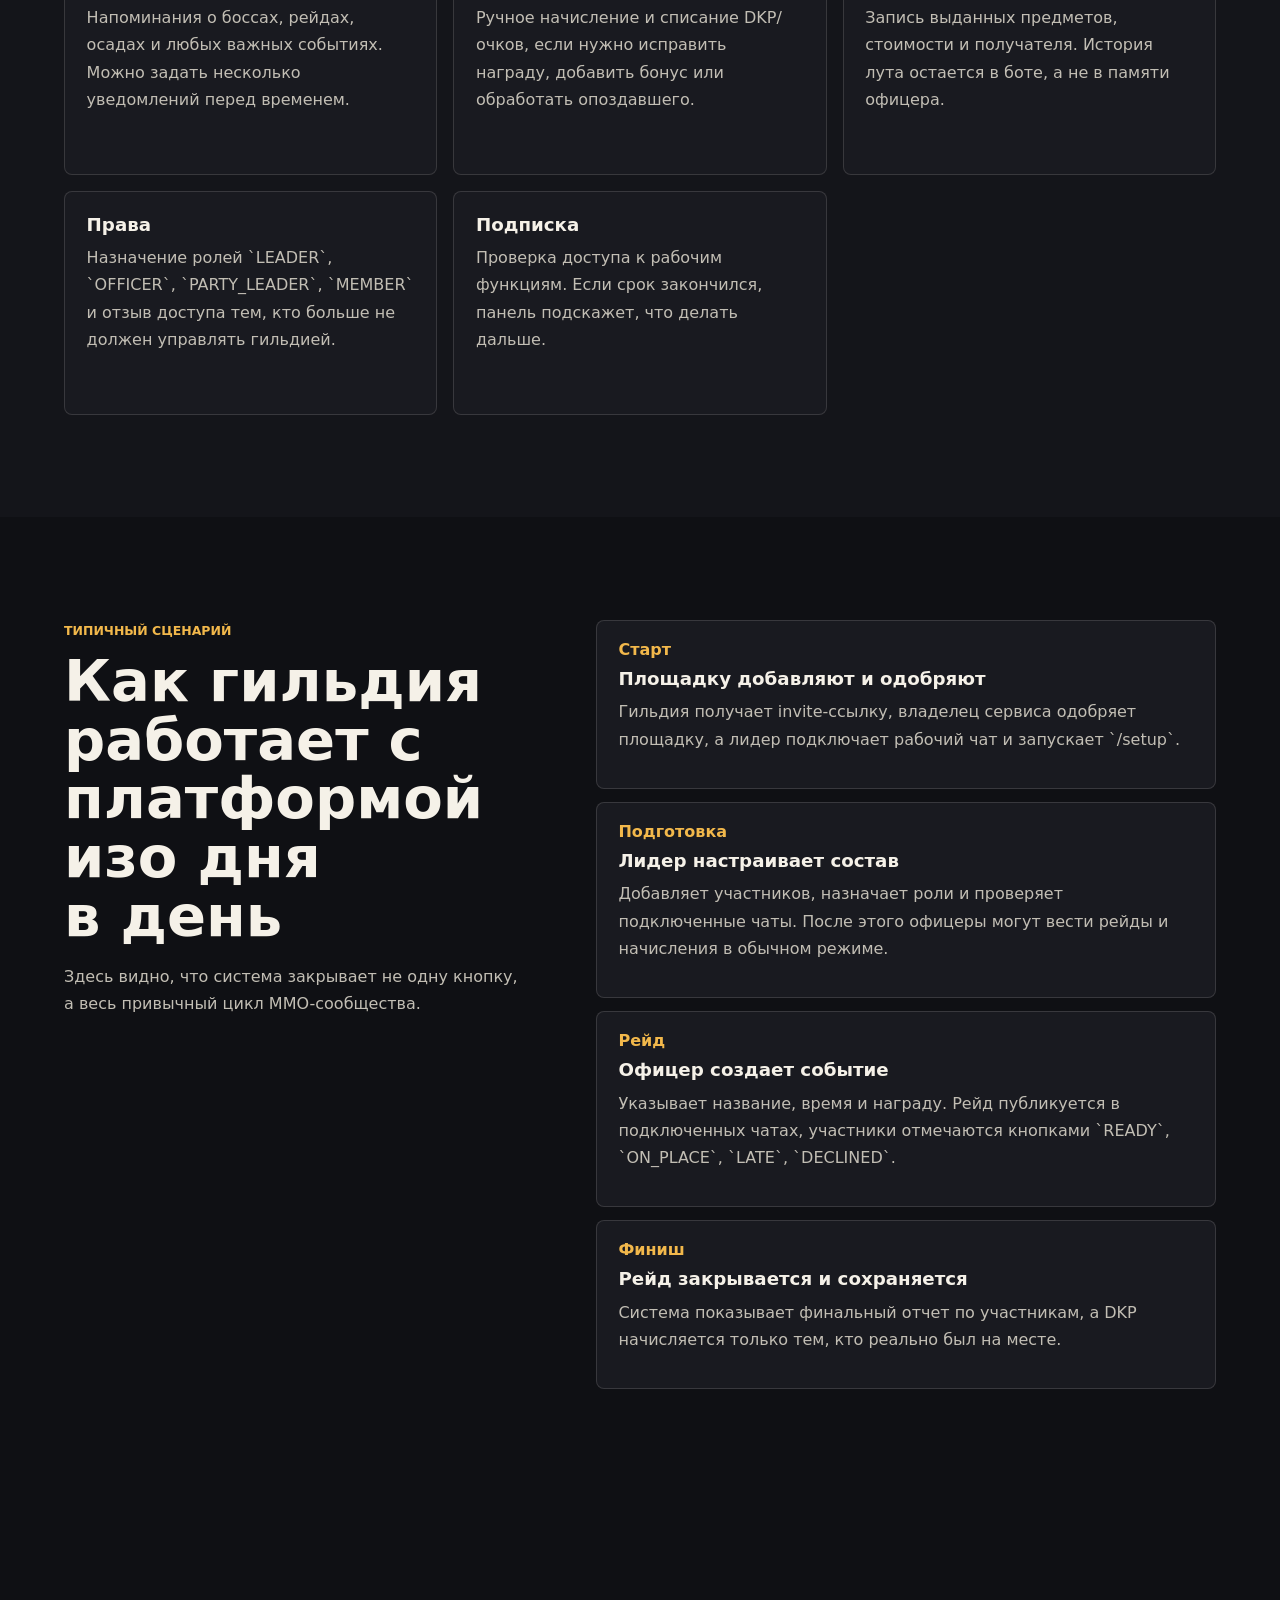
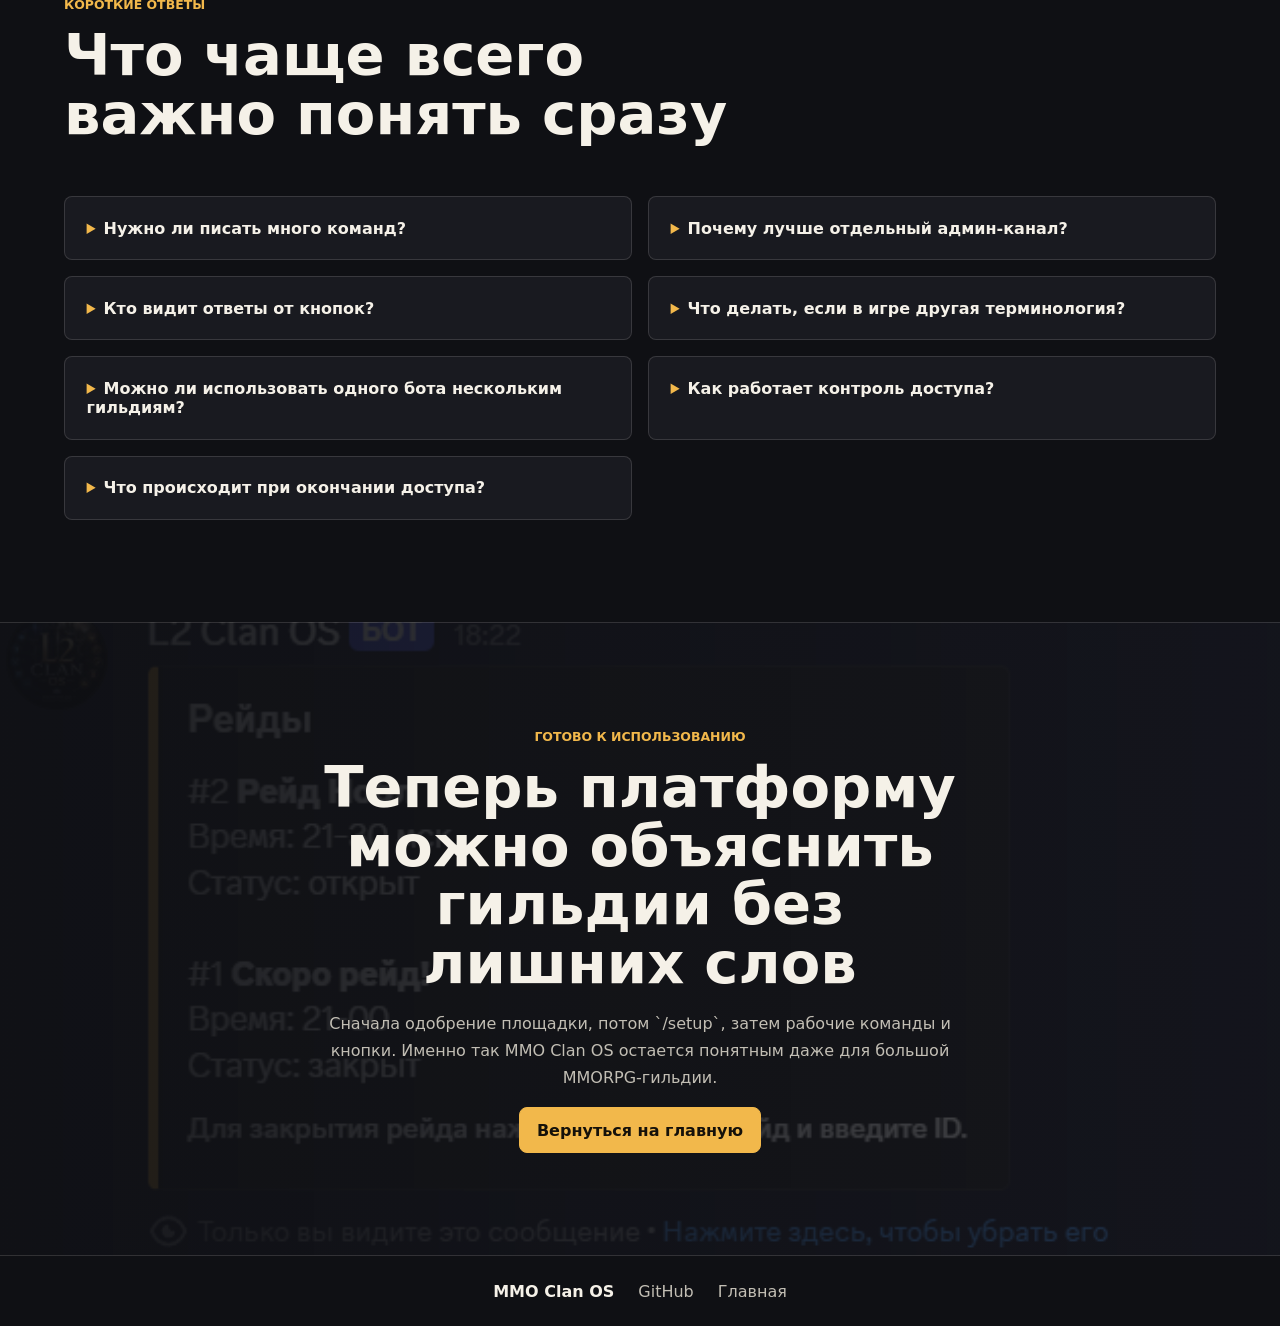
==== commit 273e48fb: "Вернуть название MMO Clan OS на сайте" ====
--- a/manual.html
+++ b/manual.html
@@ -3,17 +3,17 @@
   <head>
     <meta charset="utf-8">
     <meta name="viewport" content="width=device-width, initial-scale=1">
-    <meta name="description" content="Полный мануал по MMO Guild Platform: как работает общий core, адаптеры Discord/Telegram/VK, роли, рейды, attendance, DKP/очки, лут и контроль доступа.">
-    <title>Мануал - MMO Guild Platform</title>
+    <meta name="description" content="Полный мануал по MMO Clan OS: как работает общий core, адаптеры Discord/Telegram/VK, роли, рейды, attendance, DKP/очки, лут и контроль доступа.">
+    <title>Мануал - MMO Clan OS</title>
     <link rel="icon" href="./assets/icon.png" type="image/png">
     <link rel="stylesheet" href="./assets/site.css">
     <script src="./assets/site.js" defer></script>
   </head>
   <body class="manual-page">
     <header class="site-header">
-      <a class="brand" href="./index.html" aria-label="MMO Guild Platform">
+      <a class="brand" href="./index.html" aria-label="MMO Clan OS">
         <img class="brand-logo" src="./assets/icon.png" alt="" aria-hidden="true">
-        <span>MMO Guild Platform</span>
+        <span>MMO Clan OS</span>
       </a>
       <nav class="site-nav" aria-label="Основная навигация">
         <a href="./index.html#features">Возможности</a>
@@ -32,7 +32,7 @@
         <div class="hero-content">
           <p class="eyebrow">Полная инструкция</p>
           <img class="hero-emblem" src="./assets/icon.png" alt="" aria-hidden="true">
-          <h1 id="manual-title">Как работает MMO Guild Platform</h1>
+          <h1 id="manual-title">Как работает MMO Clan OS</h1>
           <p class="hero-copy">
             Эта страница объясняет не только интерфейс, а всю платформу: как подключается сообщество, как работает общий core, какие есть роли, как живут рейды и доступ сразу в Discord, Telegram и VK.
           </p>
@@ -66,7 +66,7 @@
           </div>
           <div class="intro-copy">
             <p>
-              MMO Guild Platform создан для MMORPG-сообществ, где рейды, праймы, DKP/очки, лут, анонсы и права нужно держать в порядке в разных чатах. Вместо хаоса из сообщений платформа собирает управление в общем core: человек регистрируется, рейд открывается кнопкой, очки фиксируются в базе, а доступ к функциям проверяется по роли и контексту клана.
+              MMO Clan OS создан для MMORPG-сообществ, где рейды, праймы, DKP/очки, лут, анонсы и права нужно держать в порядке в разных чатах. Вместо хаоса из сообщений платформа собирает управление в общем core: человек регистрируется, рейд открывается кнопкой, очки фиксируются в базе, а доступ к функциям проверяется по роли и контексту клана.
             </p>
             <p>
               У платформы есть четкая логика: данные сообществ не смешиваются, у каждого клана свой `clanId`, а чаты и платформы подключаются как адаптеры. Поэтому проект подходит и для небольшого состава, и для сервиса на несколько сообществ сразу.
@@ -185,11 +185,11 @@
               <p>При подключении мы настраиваем терминологию под игру: клан/гильдия/корпа/конста, чтобы интерфейс был привычен вашему составу.</p>
             </div>
             <figure>
-              <img src="./assets/screenshots/clan-panel.png" alt="Общая панель MMO Guild Platform в админ-чате Discord" loading="lazy">
+              <img src="./assets/screenshots/clan-panel.png" alt="Общая панель MMO Clan OS в админ-чате Discord" loading="lazy">
               <figcaption>Одна общая панель для входа и быстрых действий. Основная работа идет через личный раздел <strong>Мой кабинет</strong>.</figcaption>
             </figure>
             <figure class="wide-shot">
-              <img src="./assets/screenshots/personal-cabinet.png" alt="Личный кабинет MMO Guild Platform в Discord" loading="lazy">
+              <img src="./assets/screenshots/personal-cabinet.png" alt="Личный кабинет MMO Clan OS в Discord" loading="lazy">
               <figcaption><strong>Мой кабинет</strong> видит только тот, кто нажал кнопку. Внутри разделов есть навигация <strong>Назад</strong> и <strong>Обновить</strong>.</figcaption>
             </figure>
             <figure class="wide-shot ephemeral-shot">
@@ -311,14 +311,14 @@
         <div class="cta-inner">
           <p class="eyebrow">Готово к использованию</p>
           <h2 id="cta-title">Теперь платформу можно объяснить гильдии без лишних слов</h2>
-          <p>Сначала одобрение площадки, потом `/setup`, затем рабочие команды и кнопки. Именно так MMO Guild Platform остается понятным даже для большой MMORPG-гильдии.</p>
+          <p>Сначала одобрение площадки, потом `/setup`, затем рабочие команды и кнопки. Именно так MMO Clan OS остается понятным даже для большой MMORPG-гильдии.</p>
           <a class="button primary" href="./index.html">Вернуться на главную</a>
         </div>
       </section>
     </main>
 
     <footer class="site-footer">
-      <span>MMO Guild Platform</span>
+      <span>MMO Clan OS</span>
       <a href="https://github.com/den063rus-design/MMO_Clan_OS_public">GitHub</a>
       <a href="./index.html">Главная</a>
     </footer>
